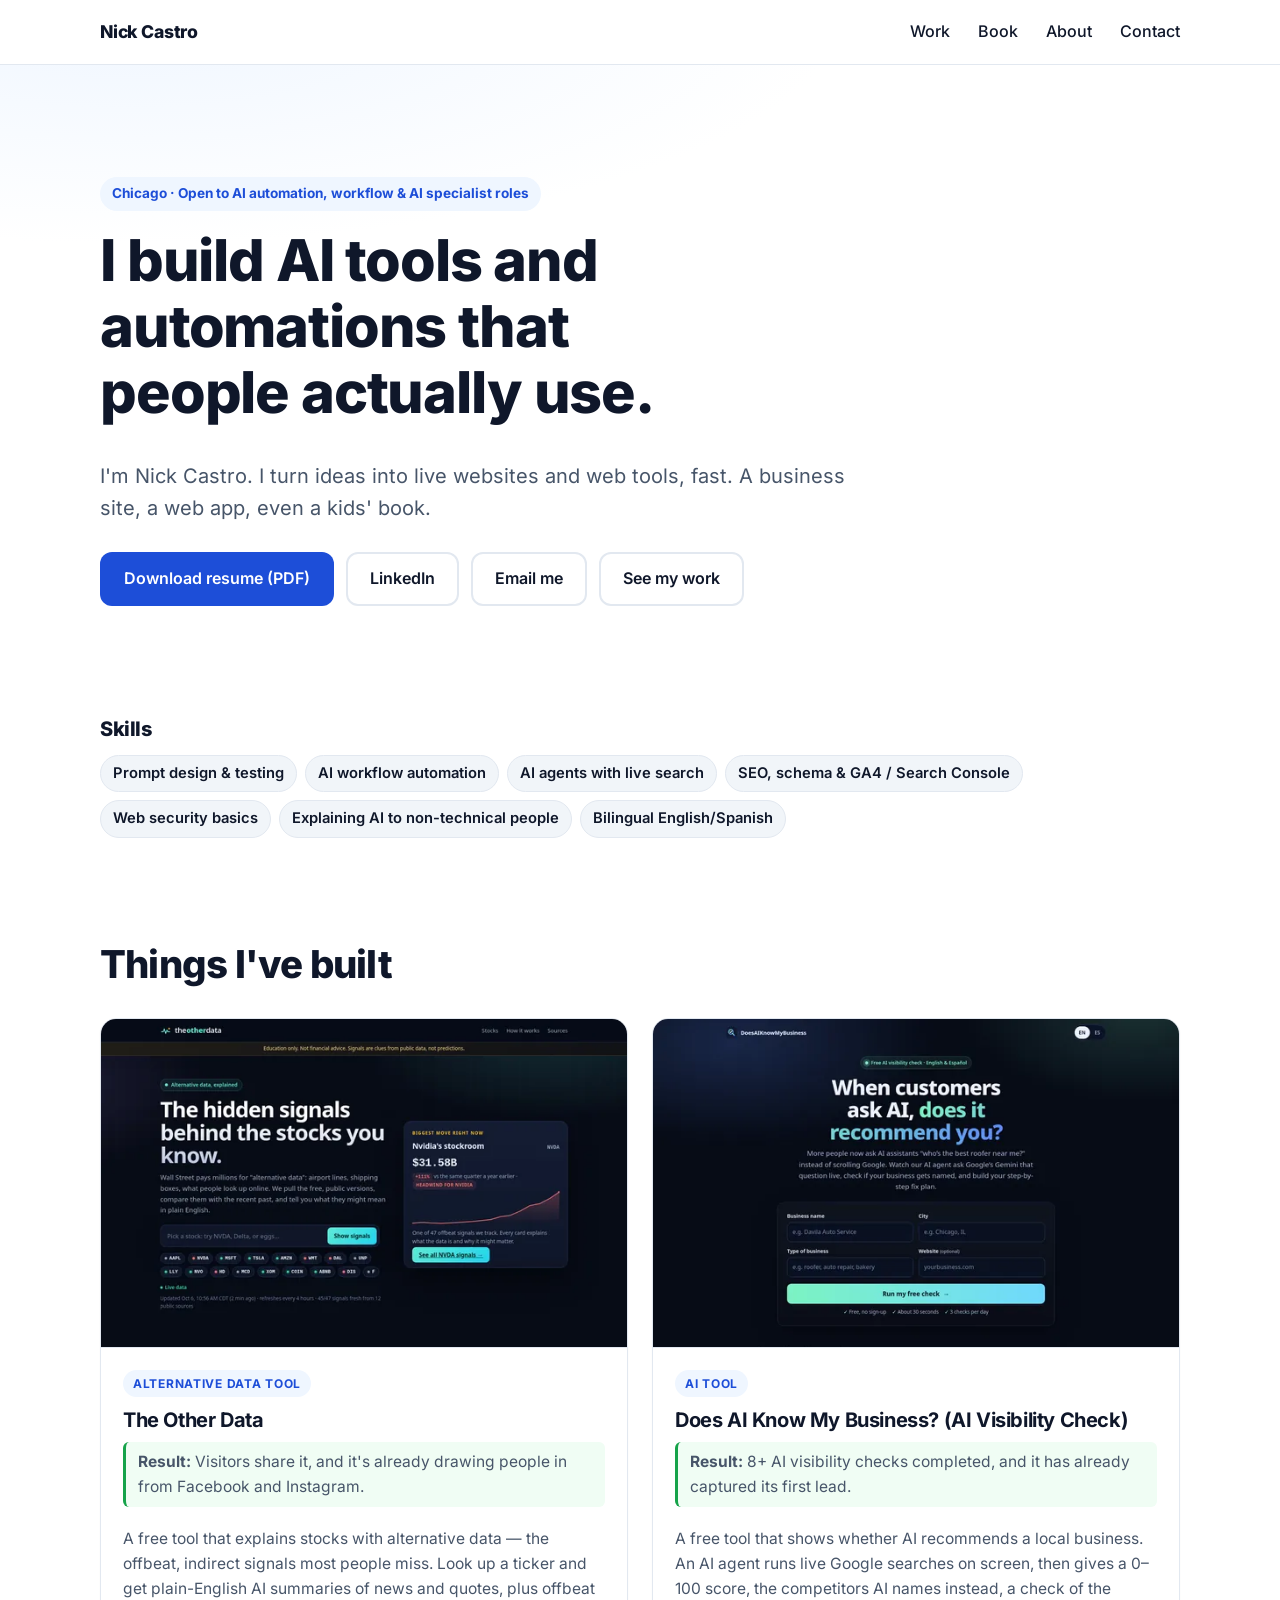
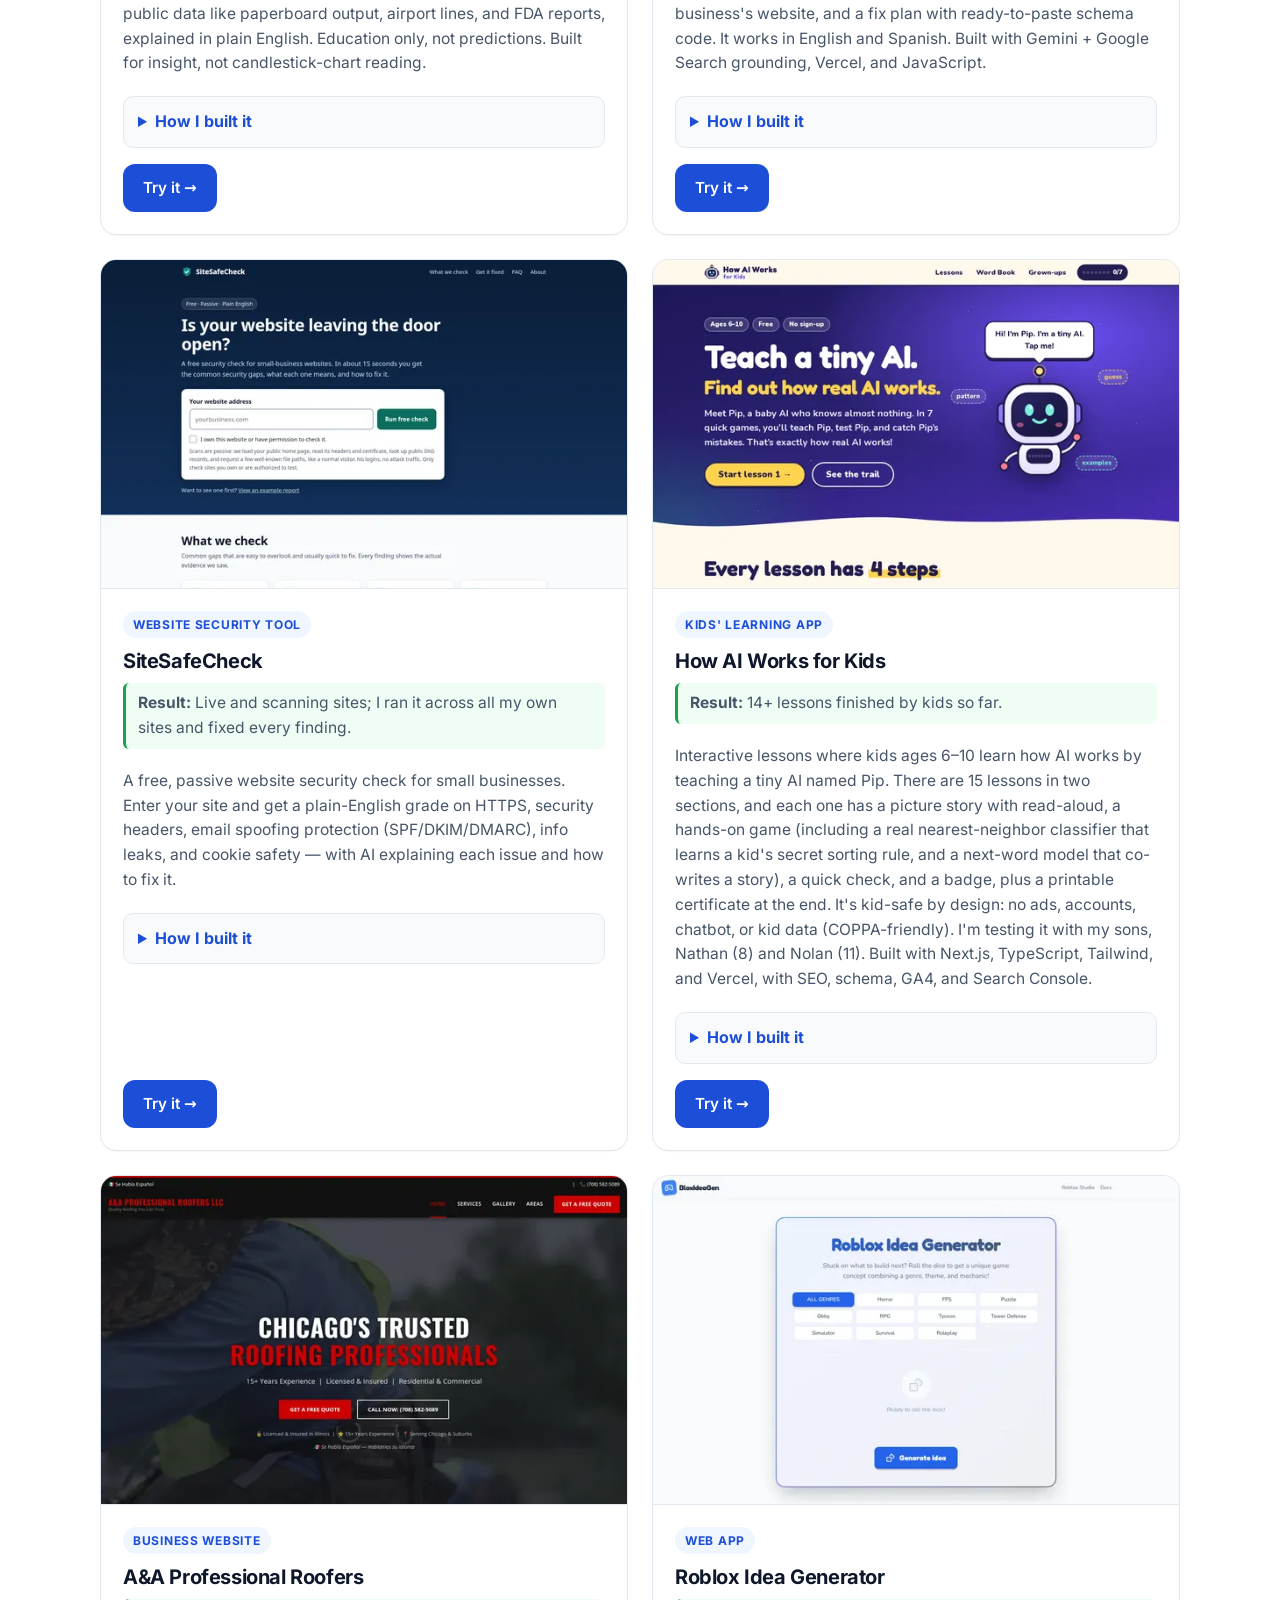
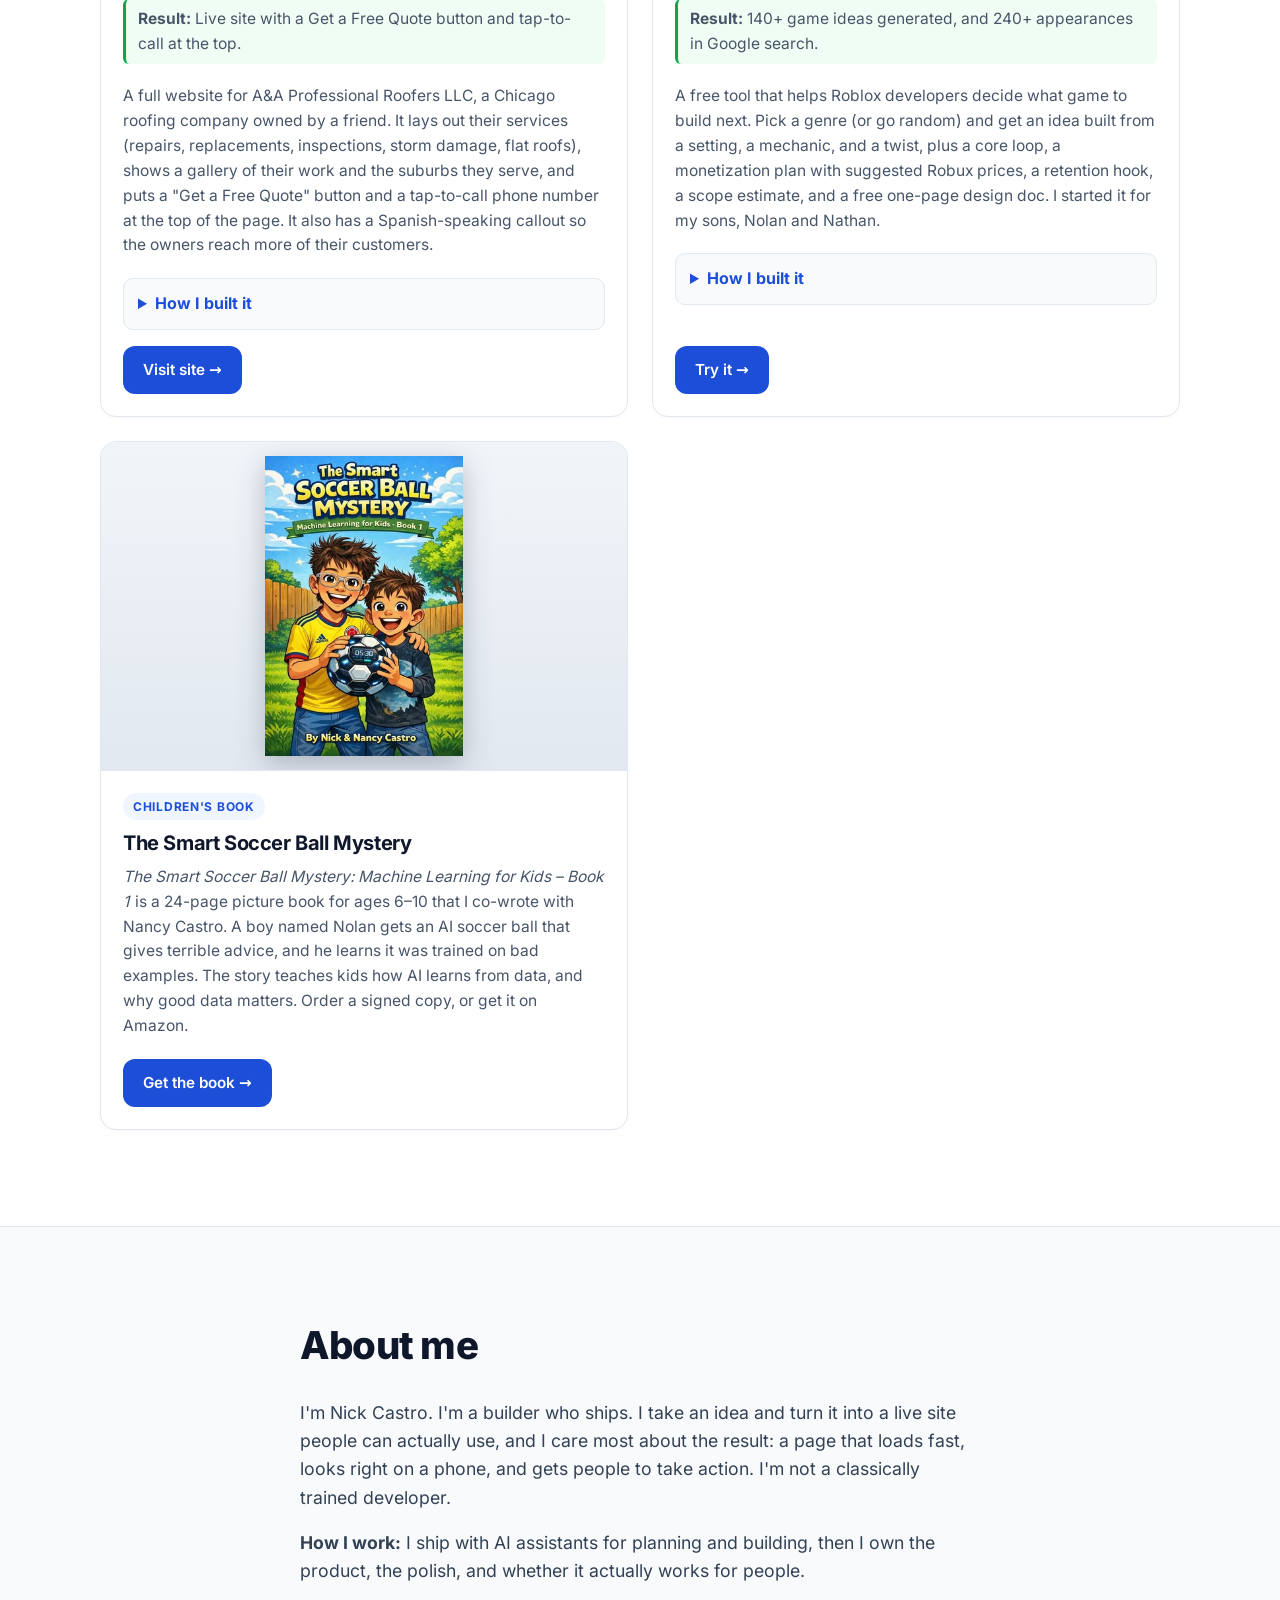
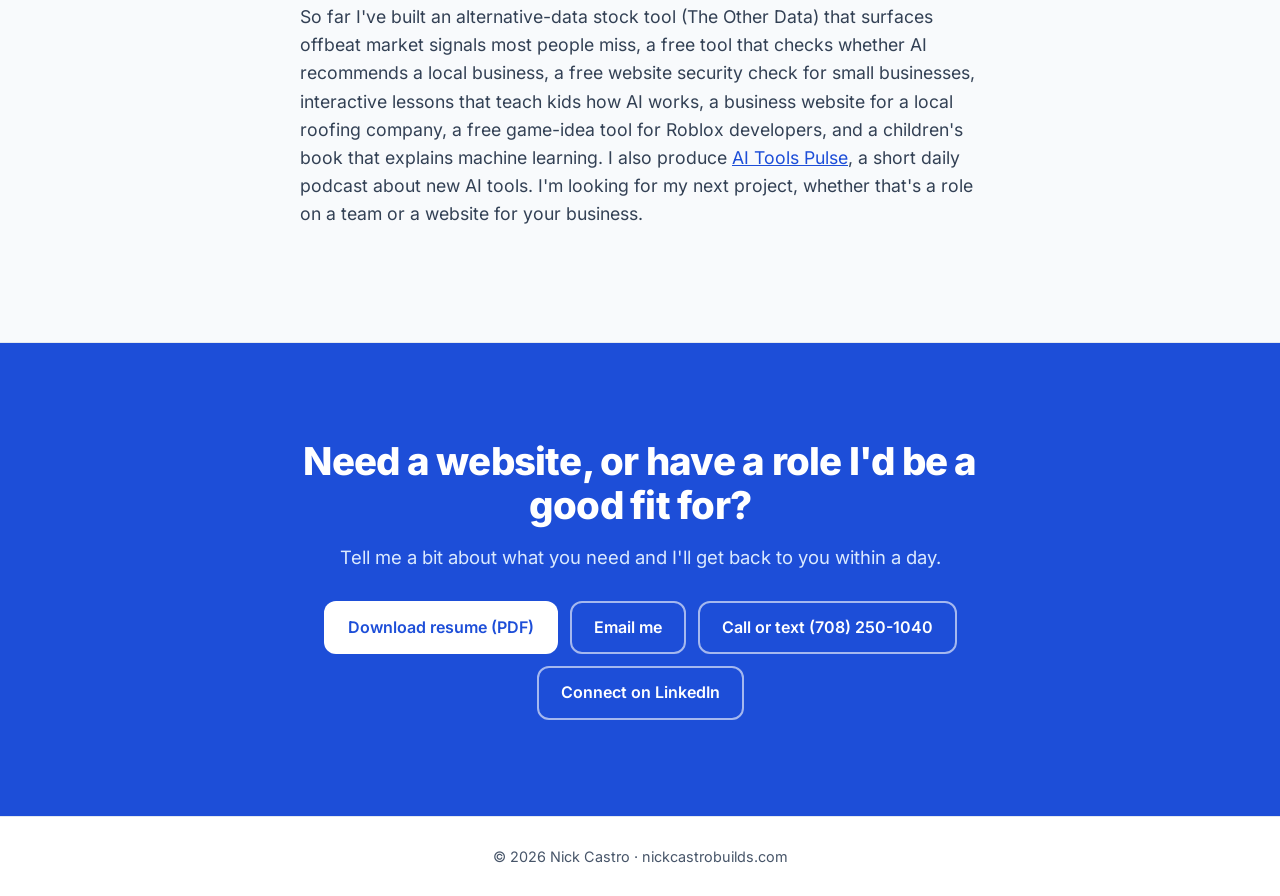
==== index.html @ c3aa03ef "Sync structured data and llms.txt with new card copy" ====
<!doctype html>
<html lang="en">
<head>
  <meta charset="utf-8">
  <meta name="referrer" content="strict-origin-when-cross-origin">
  <meta name="viewport" content="width=device-width, initial-scale=1">
  <title>Nick Castro — AI Automation &amp; Workflow Builder, Chicago</title>
  <meta name="description" content="Chicago AI builder open to AI automation, workflow, and AI specialist roles. I've shipped 6 live AI tools and sites people use every week. See my work and resume.">
  <meta name="google-site-verification" content="Qz9PC8_Z5-awlqqt-yGZo_aUjzLM0DC1y9HPkWDUqc">
  <!-- Google tag (gtag.js) -->
  <!-- gtag.js is fetched after the page finishes loading so it doesn't slow the first paint -->
  <script src="/ga.js"></script>
  <link rel="canonical" href="https://nickcastrobuilds.com/">
  <meta name="robots" content="index, follow, max-image-preview:large">
  <meta name="author" content="Nick Castro">
  <link rel="alternate" type="text/plain" href="/llms.txt" title="llms.txt">
  <meta name="theme-color" content="#1d4ed8">

  <meta property="og:type" content="website">
  <meta property="og:site_name" content="Nick Castro">
  <meta property="og:url" content="https://nickcastrobuilds.com/">
  <meta property="og:title" content="Nick Castro — AI Automation &amp; Workflow Builder, Chicago">
  <meta property="og:description" content="Chicago AI builder open to AI automation, workflow, and AI specialist roles. I've shipped 6 live AI tools and sites people use every week. See my work and resume.">
  <meta property="og:image" content="https://nickcastrobuilds.com/images/og.png">
  <meta property="og:image:width" content="1200">
  <meta property="og:image:height" content="630">
  <meta property="og:locale" content="en_US">
  <meta property="og:image:alt" content="Nick Castro, AI automation and workflow builder in Chicago, with links to 6 live AI tools and sites.">
  <meta name="twitter:card" content="summary_large_image">
  <meta name="twitter:title" content="Nick Castro — AI Automation &amp; Workflow Builder, Chicago">
  <meta name="twitter:description" content="Chicago AI builder open to AI automation, workflow, and AI specialist roles. I've shipped 6 live AI tools and sites people use every week. See my work and resume.">
  <meta name="twitter:image" content="https://nickcastrobuilds.com/images/og.png">
  <meta name="twitter:image:alt" content="Nick Castro, AI automation and workflow builder in Chicago, with links to 6 live AI tools and sites.">

  <link rel="icon" href="/favicon.ico" sizes="48x48">
  <link rel="icon" href="/favicon.svg" type="image/svg+xml">
  <link rel="apple-touch-icon" href="/apple-touch-icon.png">
  <link rel="preload" href="/fonts/inter-latin.woff2" as="font" type="font/woff2" crossorigin>
  <style>@font-face{font-family:'Inter';font-style:normal;font-weight:400 800;font-display:swap;src:url(/fonts/inter-latin.woff2) format('woff2');unicode-range:U+0000-00FF,U+0131,U+0152-0153,U+02BB-02BC,U+02C6,U+02DA,U+02DC,U+0304,U+0308,U+0329,U+2000-206F,U+20AC,U+2122,U+2191,U+2193,U+2212,U+2215,U+FEFF,U+FFFD}</style>
  <link rel="stylesheet" href="styles.css">
  <script type="application/ld+json">
{
 "@context": "https://schema.org",
 "@graph": [
  {
   "@type": "WebSite",
   "@id": "https://nickcastrobuilds.com/#website",
   "url": "https://nickcastrobuilds.com/",
   "name": "Nick Castro",
   "description": "Chicago AI builder open to AI automation, workflow, and AI specialist roles. I've shipped 6 live AI tools and sites people use every week. See my work and resume.",
   "inLanguage": "en",
   "publisher": {
    "@id": "https://nickcastrobuilds.com/#person"
   }
  },
  {
   "@type": "ProfilePage",
   "@id": "https://nickcastrobuilds.com/#profile",
   "url": "https://nickcastrobuilds.com/",
   "name": "Nick Castro — AI Automation & Workflow Builder, Chicago",
   "isPartOf": {
    "@id": "https://nickcastrobuilds.com/#website"
   },
   "mainEntity": {
    "@id": "https://nickcastrobuilds.com/#person"
   },
   "inLanguage": "en"
  },
  {
   "@type": "Person",
   "@id": "https://nickcastrobuilds.com/#person",
   "name": "Nick Castro",
   "alternateName": "Nicolas Castro",
   "url": "https://nickcastrobuilds.com/",
   "email": "mailto:nickcastro1520@gmail.com",
   "telephone": "+1-708-250-1040",
   "image": "https://nickcastrobuilds.com/images/og.png",
   "description": "A Chicago-area builder who turns ideas into live websites and web tools, fast. Builds websites and web tools for local businesses, free web apps, and AI lessons for kids.",
   "address": {
    "@type": "PostalAddress",
    "addressLocality": "Chicago",
    "addressRegion": "IL",
    "addressCountry": "US"
   },
   "sameAs": [
    "https://www.linkedin.com/in/nicolas-castro-4081545b",
    "https://open.spotify.com/show/2nHucl9A86Ingv3WVtQIh2"
   ],
   "knowsAbout": [
    "Website development",
    "AI tools",
    "Local SEO",
    "Schema.org structured data",
    "Generative AI"
   ],
   "owns": [
    {
     "@id": "https://theotherdata.com/#app"
    },
    {
     "@id": "https://doesaiknowmybusiness.com/#app"
    },
    {
     "@id": "https://sitesafecheck.com/#app"
    },
    {
     "@id": "https://howaiworksforkids.com/#website"
    },
    {
     "@id": "https://robloxideas.com/#app"
    }
   ],
   "worksFor": {
    "@id": "https://nickcastrobuilds.com/#business"
   }
  },
  {
   "@type": "ProfessionalService",
   "@id": "https://nickcastrobuilds.com/#business",
   "name": "Nick Castro Builds",
   "alternateName": "Nick Castro",
   "description": "Chicago web developer building fast, mobile-friendly websites with tap-to-call, local SEO, schema.org markup and AI visibility for local businesses, plus custom web apps and AI tools.",
   "url": "https://nickcastrobuilds.com/",
   "telephone": "+1-708-250-1040",
   "email": "mailto:nickcastro1520@gmail.com",
   "image": "https://nickcastrobuilds.com/images/og.png",
   "logo": "https://nickcastrobuilds.com/apple-touch-icon.png",
   "priceRange": "$$",
   "address": {
    "@type": "PostalAddress",
    "addressLocality": "Chicago",
    "addressRegion": "IL",
    "addressCountry": "US"
   },
   "areaServed": [
    {
     "@type": "City",
     "name": "Chicago"
    },
    {
     "@type": "State",
     "name": "Illinois"
    }
   ],
   "founder": {
    "@id": "https://nickcastrobuilds.com/#person"
   },
   "employee": {
    "@id": "https://nickcastrobuilds.com/#person"
   },
   "sameAs": [
    "https://www.linkedin.com/in/nicolas-castro-4081545b"
   ],
   "knowsAbout": [
    "Website development",
    "Local SEO",
    "Schema.org structured data",
    "AI visibility",
    "Generative AI"
   ],
   "hasOfferCatalog": {
    "@type": "OfferCatalog",
    "name": "Web services",
    "itemListElement": [
     {
      "@type": "Offer",
      "itemOffered": {
       "@type": "Service",
       "name": "Small business website design and development",
       "description": "Fast mobile websites with tap-to-call, service pages and quote forms."
      }
     },
     {
      "@type": "Offer",
      "itemOffered": {
       "@type": "Service",
       "name": "Local SEO and AI visibility",
       "description": "Google Business Profile, schema.org markup and content so Google and AI assistants can find and recommend your business."
      }
     },
     {
      "@type": "Offer",
      "itemOffered": {
       "@type": "Service",
       "name": "Custom web apps and AI tools"
      }
     }
    ]
   },
   "contactPoint": {
    "@type": "ContactPoint",
    "contactType": "sales",
    "telephone": "+1-708-250-1040",
    "email": "nickcastro1520@gmail.com",
    "areaServed": "US",
    "availableLanguage": "English"
   }
  },
  {
   "@type": "WebApplication",
   "@id": "https://doesaiknowmybusiness.com/#app",
   "name": "Does AI Know My Business? (AI Visibility Check)",
   "url": "https://doesaiknowmybusiness.com/",
   "applicationCategory": "BusinessApplication",
   "operatingSystem": "Any",
   "description": "A free tool that shows whether AI recommends a local business: live Google searches, a 0–100 score, the competitors AI names instead, a website check, and a fix plan with ready-to-paste schema code. English and Spanish.",
   "offers": {
    "@type": "Offer",
    "price": "0",
    "priceCurrency": "USD"
   },
   "author": {
    "@id": "https://nickcastrobuilds.com/#person"
   }
  },
  {
   "@type": "WebSite",
   "@id": "https://howaiworksforkids.com/#website",
   "name": "How AI Works for Kids",
   "url": "https://howaiworksforkids.com/",
   "description": "Interactive lessons where kids ages 6–10 learn how AI works by teaching a tiny AI named Pip: 15 lessons in two sections, each with a read-aloud picture story, a hands-on game, a quick check, and a badge, plus a printable certificate. No ads, accounts, chatbot, or kid data.",
   "inLanguage": "en",
   "isAccessibleForFree": true,
   "typicalAgeRange": "6-10",
   "audience": {
    "@type": "EducationalAudience",
    "educationalRole": "student",
    "suggestedMinAge": 6,
    "suggestedMaxAge": 10
   },
   "creator": {
    "@id": "https://nickcastrobuilds.com/#person"
   }
  },
  {
   "@type": "WebApplication",
   "@id": "https://sitesafecheck.com/#app",
   "name": "SiteSafeCheck",
   "url": "https://sitesafecheck.com/",
   "applicationCategory": "SecurityApplication",
   "operatingSystem": "Any",
   "description": "A free, passive website security check for small businesses: a plain-English grade on HTTPS, security headers, email spoofing protection (SPF/DKIM/DMARC), info leaks, and cookie safety, with AI explaining each issue and how to fix it.",
   "offers": {
    "@type": "Offer",
    "price": "0",
    "priceCurrency": "USD"
   },
   "author": {
    "@id": "https://nickcastrobuilds.com/#person"
   }
  },
  {
   "@type": "WebApplication",
   "@id": "https://theotherdata.com/#app",
   "name": "The Other Data",
   "url": "https://theotherdata.com/",
   "applicationCategory": "FinanceApplication",
   "operatingSystem": "Any",
   "description": "A free alternative-data stock tool: look up a ticker and get plain-English AI summaries of news and quotes, plus offbeat public data like paperboard output, airport lines, and FDA reports, explained in plain English. Education only, not predictions. Not candlestick-chart reading.",
   "offers": {
    "@type": "Offer",
    "price": "0",
    "priceCurrency": "USD"
   },
   "author": {
    "@id": "https://nickcastrobuilds.com/#person"
   }
  },
  {
   "@type": "WebApplication",
   "@id": "https://robloxideas.com/#app",
   "name": "Roblox Idea Generator",
   "url": "https://robloxideas.com/",
   "applicationCategory": "DeveloperApplication",
   "operatingSystem": "Any",
   "description": "A free Roblox game idea generator for developers: each idea comes with a core loop, a monetization plan with suggested Robux prices, a retention hook, a scope estimate, and a free one-page design doc.",
   "offers": {
    "@type": "Offer",
    "price": "0",
    "priceCurrency": "USD"
   },
   "author": {
    "@id": "https://nickcastrobuilds.com/#person"
   }
  },
  {
   "@type": "WebSite",
   "@id": "https://www.aaproroofers.com/#website",
   "name": "A&A Professional Roofers LLC website",
   "url": "https://www.aaproroofers.com/",
   "creator": {
    "@id": "https://nickcastrobuilds.com/#person"
   },
   "about": {
    "@type": "RoofingContractor",
    "name": "A&A Professional Roofers LLC",
    "url": "https://www.aaproroofers.com/"
   }
  },
  {
   "@type": "Book",
   "@id": "https://nickcastrobuilds.com/#book",
   "name": "The Smart Soccer Ball Mystery: Machine Learning for Kids – Book 1",
   "author": [
    {
     "@id": "https://nickcastrobuilds.com/#person"
    },
    {
     "@type": "Person",
     "name": "Nancy Castro"
    }
   ],
   "numberOfPages": 24,
   "typicalAgeRange": "6-10",
   "bookFormat": "https://schema.org/Paperback",
   "url": "https://nickcastrobuilds.com/book/",
   "image": "https://nickcastrobuilds.com/images/book-cover-800.jpg",
   "sameAs": "https://a.co/d/09uH5j59",
   "description": "A picture book that teaches kids how AI learns from data, and why good data matters."
  },
  {
   "@type": "PodcastSeries",
   "@id": "https://nickcastrobuilds.com/#podcast",
   "name": "AI Tools Pulse",
   "url": "https://open.spotify.com/show/2nHucl9A86Ingv3WVtQIh2",
   "description": "A daily morning briefing on AI tools: what's new, what's trending, and what people are saying about it, in about six minutes.",
   "author": {
    "@id": "https://nickcastrobuilds.com/#person"
   }
  }
 ]
}
  </script>
</head>
<body>
  <a class="skip" href="#main">Skip to content</a>

  <header class="nav" id="top">
    <div class="wrap nav-inner">
      <a class="brand" href="#top">Nick Castro</a>
      <button class="menu-btn" aria-expanded="false" aria-controls="nav-links" aria-label="Open menu">
        <span></span><span></span><span></span>
      </button>
      <nav id="nav-links" class="nav-links" aria-label="Main">
        <a href="#work">Work</a>
        <a href="/book/">Book</a>
        <a href="#about">About</a>
        <a href="#contact">Contact</a>
      </nav>
    </div>
  </header>

  <main id="main">
    <section class="hero">
      <div class="wrap">
        <p class="eyebrow">Chicago · Open to AI automation, workflow &amp; AI specialist roles</p>
        <h1>I build AI tools and automations that people actually use.</h1>
        <p class="lead">I'm Nick Castro. I turn ideas into live websites and web tools, fast. A business site, a web app, even a kids' book.</p>
        <div class="actions">
          <a class="btn btn-primary" href="/Nick-Castro-Resume.pdf" target="_blank" rel="noopener" id="resume-btn">Download resume (PDF)</a>
          <a class="btn btn-ghost" href="https://www.linkedin.com/in/nicolas-castro-4081545b" target="_blank" rel="noopener">LinkedIn</a>
          <a class="btn btn-ghost" href="mailto:nickcastro1520@gmail.com">Email me</a>
          <a class="btn btn-ghost" href="#work">See my work</a>
        </div>
      </div>
    </section>

    <section class="section skills" id="skills" aria-labelledby="skills-h">
      <div class="wrap">
        <h2 id="skills-h">Skills</h2>
        <ul class="skill-list">
          <li>Prompt design &amp; testing</li><li>AI workflow automation</li><li>AI agents with live search</li><li>SEO, schema &amp; GA4 / Search Console</li><li>Web security basics</li><li>Explaining AI to non-technical people</li><li>Bilingual English/Spanish</li>
        </ul>
      </div>
    </section>

    <section class="section" id="work">
      <div class="wrap">
        <h2>Things I've built</h2>
        <div class="grid">
          <article class="card">
            <div class="media">
              <img src="images/theotherdata-1000.webp" srcset="images/theotherdata-600.webp 600w, images/theotherdata-1000.webp 1000w" sizes="(min-width: 1120px) 528px, (min-width: 640px) 45vw, calc(100vw - 40px)" width="1440" height="900" fetchpriority="high" decoding="async"
                   alt="Screenshot of The Other Data homepage, a free alternative-data stock tool, with a search box to look up a ticker">
            </div>
            <div class="card-body">
              <span class="tag">Alternative Data Tool</span>
              <h3>The Other Data</h3>
              <p class="result"><strong>Result:</strong> Visitors share it, and it's already drawing people in from Facebook and Instagram.</p>
              <p>A free tool that explains stocks with alternative data — the offbeat, indirect signals most people miss. Look up a ticker and get plain-English AI summaries of news and quotes, plus offbeat public data like paperboard output, airport lines, and FDA reports, explained in plain English. Education only, not predictions. Built for insight, not candlestick-chart reading.</p>
              <details class="how"><summary>How I built it</summary>
                <p><strong>Problem:</strong> Most stock tools assume you can read charts. I wanted plain-English explanations of the offbeat signals behind a stock.</p>
                <p><strong>Approach:</strong> I pulled market data from the Finnhub and Tiingo APIs and used Gemini to turn news and quotes into short summaries. I used AI assistants to plan and build it, and tested the output by hand.</p>
                <p><strong>Key decision:</strong> I left out candlestick charts on purpose and built the page around insight instead.</p>
              </details>
              <a class="btn btn-small" href="https://theotherdata.com" target="_blank" rel="noopener">Try it →</a>
            </div>
          </article>

          

          <article class="card">
            <div class="media">
              <img src="images/doesaiknowmybusiness-1000.webp" srcset="images/doesaiknowmybusiness-600.webp 600w, images/doesaiknowmybusiness-1000.webp 1000w" sizes="(min-width: 1120px) 528px, (min-width: 640px) 45vw, calc(100vw - 40px)" width="1440" height="900" loading="lazy" decoding="async"
                   alt="Screenshot of the Does AI Know My Business? homepage, a free AI visibility check">
            </div>
            <div class="card-body">
              <span class="tag">AI Tool</span>
              <h3>Does AI Know My Business? (AI Visibility Check)</h3>
              <p class="result"><strong>Result:</strong> 8+ AI visibility checks completed, and it has already captured its first lead.</p>
              <p>A free tool that shows whether AI recommends a local business. An AI agent runs live Google searches on screen, then gives a 0–100 score, the competitors AI names instead, a check of the business's website, and a fix plan with ready-to-paste schema code. It works in English and Spanish. Built with Gemini + Google Search grounding, Vercel, and JavaScript.</p>
              <details class="how"><summary>How I built it</summary>
                <p><strong>Problem:</strong> Local business owners don't know whether AI assistants recommend them, or why a competitor gets named instead.</p>
                <p><strong>Approach:</strong> An AI agent runs live Google searches with Gemini's Search grounding, then scores the result 0–100. I tested and refined the prompts so scores stay consistent and explainable.</p>
                <p><strong>Key decision:</strong> The searches play live on screen so owners see how the score was reached, and every result comes with a fix plan and ready-to-paste schema code. It works in English and Spanish.</p>
              </details>
              <a class="btn btn-small" href="https://doesaiknowmybusiness.com" target="_blank" rel="noopener">Try it →</a>
            </div>
          </article>

          

          <article class="card">
            <div class="media">
              <img src="images/sitesafecheck-1000.webp" srcset="images/sitesafecheck-600.webp 600w, images/sitesafecheck-1000.webp 1000w" sizes="(min-width: 1120px) 528px, (min-width: 640px) 45vw, calc(100vw - 40px)" width="1440" height="900" loading="lazy" decoding="async"
                   alt="Screenshot of the SiteSafeCheck homepage, a free website security check, with the headline Is your website leaving the door open? and a box to enter a website address">
            </div>
            <div class="card-body">
              <span class="tag">Website Security Tool</span>
              <h3>SiteSafeCheck</h3>
              <p class="result"><strong>Result:</strong> Live and scanning sites; I ran it across all my own sites and fixed every finding.</p>
              <p>A free, passive website security check for small businesses. Enter your site and get a plain-English grade on HTTPS, security headers, email spoofing protection (SPF/DKIM/DMARC), info leaks, and cookie safety — with AI explaining each issue and how to fix it.</p>
              <details class="how"><summary>How I built it</summary>
                <p><strong>Problem:</strong> Small businesses rarely know if their website has basic security gaps.</p>
                <p><strong>Approach:</strong> It runs passive checks on HTTPS, security headers, SPF/DKIM/DMARC email records, info leaks and cookies, then AI explains each issue and the fix in plain English.</p>
                <p><strong>Key decision:</strong> It only runs passive checks: nothing intrusive, so it's safe to run on any site.</p>
              </details>
              <a class="btn btn-small" href="https://sitesafecheck.com" target="_blank" rel="noopener">Try it →</a>
            </div>
          </article>

          

          <article class="card">
            <div class="media">
              <img src="images/howaiworksforkids-1000.webp" srcset="images/howaiworksforkids-600.webp 600w, images/howaiworksforkids-1000.webp 1000w" sizes="(min-width: 1120px) 528px, (min-width: 640px) 45vw, calc(100vw - 40px)" width="1440" height="900" loading="lazy" decoding="async"
                   alt="Screenshot of the How AI Works for Kids homepage, where Pip the tiny robot AI says hi next to the headline Teach a tiny AI">
            </div>
            <div class="card-body">
              <span class="tag">Kids' Learning App</span>
              <h3>How AI Works for Kids</h3>
              <p class="result"><strong>Result:</strong> 14+ lessons finished by kids so far.</p>
              <p>Interactive lessons where kids ages 6–10 learn how AI works by teaching a tiny AI named Pip. There are 15 lessons in two sections, and each one has a picture story with read-aloud, a hands-on game (including a real nearest-neighbor classifier that learns a kid's secret sorting rule, and a next-word model that co-writes a story), a quick check, and a badge, plus a printable certificate at the end. It's kid-safe by design: no ads, accounts, chatbot, or kid data (COPPA-friendly). I'm testing it with my sons, Nathan (8) and Nolan (11). Built with Next.js, TypeScript, Tailwind, and Vercel, with SEO, schema, GA4, and Search Console.</p>
              <details class="how"><summary>How I built it</summary>
                <p><strong>Problem:</strong> Kids use AI every day, but most explanations are too abstract for ages 6–10.</p>
                <p><strong>Approach:</strong> Fifteen lessons, each with a read-aloud story and a hands-on game, including a real nearest-neighbor classifier and a next-word model. Built with Next.js, TypeScript, Tailwind and Vercel, with AI assistants for planning and building.</p>
                <p><strong>Key decision:</strong> It's kid-safe by design: no ads, no accounts, no chatbot and no kid data. I tested it with my sons.</p>
              </details>
              <a class="btn btn-small" href="https://howaiworksforkids.com" target="_blank" rel="noopener">Try it →</a>
            </div>
          </article>

          

          <article class="card">
            <div class="media">
              <img src="images/aaproroofers-1000.webp" srcset="images/aaproroofers-600.webp 600w, images/aaproroofers-1000.webp 1000w" sizes="(min-width: 1120px) 528px, (min-width: 640px) 45vw, calc(100vw - 40px)" width="1440" height="900" loading="lazy" decoding="async"
                   alt="Screenshot of the A&amp;A Professional Roofers website homepage">
            </div>
            <div class="card-body">
              <span class="tag">Business Website</span>
              <h3>A&amp;A Professional Roofers</h3>
              <p class="result"><strong>Result:</strong> Live site with a Get a Free Quote button and tap-to-call at the top.</p>
              <p>A full website for A&amp;A Professional Roofers LLC, a Chicago roofing company owned by a friend. It lays out their services (repairs, replacements, inspections, storm damage, flat roofs), shows a gallery of their work and the suburbs they serve, and puts a "Get a Free Quote" button and a tap-to-call phone number at the top of the page. It also has a Spanish-speaking callout so the owners reach more of their customers.</p>
              <details class="how"><summary>How I built it</summary>
                <p><strong>Problem:</strong> A friend's Chicago roofing company needed a site that turns visitors into quote requests.</p>
                <p><strong>Approach:</strong> I built the full site with AI assistants, then set up SEO, schema markup and analytics.</p>
                <p><strong>Key decision:</strong> The "Get a Free Quote" button and tap-to-call number sit at the top of the page, and a Spanish-speaking callout helps them reach more customers.</p>
              </details>
              <a class="btn btn-small" href="https://aaproroofers.com" target="_blank" rel="noopener">Visit site →</a>
            </div>
          </article>

          

          <article class="card">
            <div class="media">
              <img src="images/robloxideas-1000.webp" srcset="images/robloxideas-600.webp 600w, images/robloxideas-1000.webp 1000w" sizes="(min-width: 1120px) 528px, (min-width: 640px) 45vw, calc(100vw - 40px)" width="1440" height="900" loading="lazy" decoding="async"
                   alt="Screenshot of the Roblox Idea Generator web app">
            </div>
            <div class="card-body">
              <span class="tag">Web App</span>
              <h3>Roblox Idea Generator</h3>
              <p class="result"><strong>Result:</strong> 140+ game ideas generated, and 240+ appearances in Google search.</p>
              <p>A free tool that helps Roblox developers decide what game to build next. Pick a genre (or go random) and get an idea built from a setting, a mechanic, and a twist, plus a core loop, a monetization plan with suggested Robux prices, a retention hook, a scope estimate, and a free one-page design doc. I started it for my sons, Nolan and Nathan.</p>
              <details class="how"><summary>How I built it</summary>
                <p><strong>Problem:</strong> My sons wanted help deciding which Roblox game to build next.</p>
                <p><strong>Approach:</strong> I designed prompts that combine a setting, a mechanic and a twist, then expand them into a full plan. I built and deployed it as a web app with AI assistants.</p>
                <p><strong>Key decision:</strong> Every idea comes with a core loop, monetization with Robux prices, a scope estimate and a one-page design doc, not just a title.</p>
              </details>
              <a class="btn btn-small" href="https://robloxideas.com" target="_blank" rel="noopener">Try it →</a>
            </div>
          </article>

          

          <article class="card">
            <div class="media media-book">
              <img src="images/book-400.webp" srcset="images/book-300.webp 300w, images/book-400.webp 400w" sizes="160px" width="400" height="604" loading="lazy" decoding="async"
                   alt="Cover of The Smart Soccer Ball Mystery: Machine Learning for Kids, Book 1, by Nick and Nancy Castro">
            </div>
            <div class="card-body">
              <span class="tag">Children's Book</span>
              <h3>The Smart Soccer Ball Mystery</h3>
              <p><em>The Smart Soccer Ball Mystery: Machine Learning for Kids – Book 1</em> is a 24-page picture book for ages 6–10 that I co-wrote with Nancy Castro. A boy named Nolan gets an AI soccer ball that gives terrible advice, and he learns it was trained on bad examples. The story teaches kids how AI learns from data, and why good data matters. Order a signed copy, or get it on Amazon.</p>
              <a class="btn btn-small" href="/book/">Get the book →</a>
            </div>
          </article>

        </div>
      </div>
    </section>

    <section class="section section-alt" id="about">
      <div class="wrap narrow">
        <h2>About me</h2>
        <p>I'm Nick Castro. I'm a builder who ships. I take an idea and turn it into a live site people can actually use, and I care most about the result: a page that loads fast, looks right on a phone, and gets people to take action. I'm not a classically trained developer.</p>
        <p><strong>How I work:</strong> I ship with AI assistants for planning and building, then I own the product, the polish, and whether it actually works for people.</p>
        <p>So far I've built an alternative-data stock tool (The Other Data) that surfaces offbeat market signals most people miss, a free tool that checks whether AI recommends a local business, a free website security check for small businesses, interactive lessons that teach kids how AI works, a business website for a local roofing company, a free game-idea tool for Roblox developers, and a children's book that explains machine learning. I also produce <a href="https://open.spotify.com/show/2nHucl9A86Ingv3WVtQIh2" target="_blank" rel="noopener">AI Tools Pulse</a>, a short daily podcast about new AI tools. I'm looking for my next project, whether that's a role on a team or a website for your business.</p>
      </div>
    </section>

    <section class="section contact" id="contact">
      <div class="wrap narrow center">
        <h2>Need a website, or have a role I'd be a good fit for?</h2>
        <p>Tell me a bit about what you need and I'll get back to you within a day.</p>
        <div class="actions center">
          <a class="btn btn-light" href="/Nick-Castro-Resume.pdf" target="_blank" rel="noopener">Download resume (PDF)</a>
          <a class="btn btn-outline-light" id="email-btn" href="mailto:nickcastro1520@gmail.com">Email me</a>
          <a class="btn btn-outline-light" id="call-btn" href="tel:+17082501040">Call or text (708) 250-1040</a>
          <a class="btn btn-outline-light" id="linkedin-btn" href="https://www.linkedin.com/in/nicolas-castro-4081545b" target="_blank" rel="noopener">Connect on LinkedIn</a>
        </div>
      </div>
    </section>
  </main>

  <footer class="footer">
    <div class="wrap">© 2026 Nick Castro · nickcastrobuilds.com</div>
  </footer>

  <script src="main.js"></script>
</body>
</html>
---- styles.css ----
*,*::before,*::after{box-sizing:border-box}
[hidden]{display:none!important}
:root{
  --accent:#1d4ed8; --accent-dark:#1e40af; --ink:#0f172a; --muted:#475569;
  --line:#e2e8f0; --bg:#ffffff; --bg-alt:#f8fafc; --radius:16px;
  --nav-h:64px;
}
html{scroll-behavior:smooth;scroll-padding-top:calc(var(--nav-h) + 8px)}
@media (prefers-reduced-motion:reduce){html{scroll-behavior:auto}*{transition:none!important}}
body{margin:0;font-family:Inter,system-ui,-apple-system,"Segoe UI",Roboto,sans-serif;color:var(--ink);background:var(--bg);line-height:1.6;-webkit-font-smoothing:antialiased}
img{max-width:100%;display:block}
a{color:var(--accent)}
h1,h2,h3{line-height:1.15;letter-spacing:-.02em;margin:0 0 .6em}
p{margin:0 0 1em}
.wrap{width:100%;max-width:1120px;margin:0 auto;padding:0 20px}
.narrow{max-width:720px}
.center{text-align:center;justify-content:center}
.skip{position:absolute;left:-999px;top:8px;background:var(--accent);color:#fff;padding:8px 14px;border-radius:8px;z-index:100}
.skip:focus{left:8px}
:focus-visible{outline:3px solid #93c5fd;outline-offset:2px}

/* Nav */
.nav{position:sticky;top:0;z-index:50;background:rgba(255,255,255,.9);backdrop-filter:saturate(180%) blur(10px);-webkit-backdrop-filter:saturate(180%) blur(10px);border-bottom:1px solid var(--line)}
.nav-inner{height:var(--nav-h);display:flex;align-items:center;justify-content:space-between;position:relative}
.brand{font-weight:800;font-size:1.1rem;color:var(--ink);text-decoration:none;letter-spacing:-.01em}
.menu-btn{width:44px;height:44px;display:inline-flex;flex-direction:column;justify-content:center;align-items:center;gap:5px;background:none;border:0;border-radius:10px;cursor:pointer;margin-right:-8px}
.menu-btn span{width:22px;height:2px;background:var(--ink);border-radius:2px;transition:transform .2s,opacity .2s}
.menu-btn[aria-expanded="true"] span:nth-child(1){transform:translateY(7px) rotate(45deg)}
.menu-btn[aria-expanded="true"] span:nth-child(2){opacity:0}
.menu-btn[aria-expanded="true"] span:nth-child(3){transform:translateY(-7px) rotate(-45deg)}
.nav-links{display:none;position:absolute;top:var(--nav-h);left:0;right:0;background:#fff;border-bottom:1px solid var(--line);flex-direction:column;padding:8px 20px 16px;box-shadow:0 12px 24px -12px rgba(15,23,42,.15)}
.nav-links.open{display:flex}
.nav-links a{color:var(--ink);text-decoration:none;font-weight:500;padding:12px 0;border-bottom:1px solid var(--line)}
.nav-links a:last-child{border-bottom:0}
.nav-links a:hover{color:var(--accent)}
@media (min-width:768px){
  .menu-btn{display:none}
  .nav-links{display:flex;position:static;flex-direction:row;gap:28px;padding:0;border:0;box-shadow:none;background:none}
  .nav-links a{padding:8px 0;border:0}
}

/* Buttons */
.actions{display:flex;flex-wrap:wrap;gap:12px;margin-top:28px}
.btn{display:inline-flex;align-items:center;justify-content:center;min-height:48px;padding:12px 22px;border-radius:12px;font-weight:600;font-size:1rem;text-decoration:none;border:2px solid transparent;transition:background .15s,color .15s,border-color .15s,transform .15s}
.btn-primary{background:var(--accent);color:#fff}
.btn-primary:hover{background:var(--accent-dark)}
.btn-ghost{border-color:var(--line);color:var(--ink);background:#fff}
.btn-ghost:hover{border-color:var(--accent);color:var(--accent)}
.btn-small{min-height:44px;padding:10px 18px;font-size:.95rem;background:var(--accent);color:#fff;margin-top:auto;align-self:flex-start}
.btn-small:hover{background:var(--accent-dark)}
.btn-light{background:#fff;color:var(--accent)}
.btn-light:hover{background:#eff6ff}
.btn-outline-light{border-color:rgba(255,255,255,.6);color:#fff}
.btn-outline-light:hover{border-color:#fff;background:rgba(255,255,255,.08)}

/* Hero */
.hero{padding:64px 0 56px;background:radial-gradient(1200px 400px at 10% -10%,#eff6ff 0,transparent 60%),#fff}
.hero h1{font-size:clamp(2.1rem,6vw,3.6rem);font-weight:800;max-width:16ch}
.lead{font-size:clamp(1.05rem,2.2vw,1.25rem);color:var(--muted);max-width:60ch}
@media (min-width:768px){.hero{padding:112px 0 96px}}
.actions .btn{flex:1 1 auto}
@media (min-width:480px){.actions .btn{flex:0 0 auto}}

/* Sections */
.section{padding:64px 0}
@media (min-width:768px){.section{padding:96px 0}}
.section h2{font-size:clamp(1.7rem,4vw,2.4rem);font-weight:800;margin-bottom:32px}
.section-alt{background:var(--bg-alt);border-top:1px solid var(--line);border-bottom:1px solid var(--line)}
#about p{font-size:1.1rem;color:#334155}

/* Cards */
.grid{display:grid;grid-template-columns:1fr;gap:24px}
@media (min-width:640px){.grid{grid-template-columns:repeat(2,1fr)}}
.card{display:flex;flex-direction:column;background:#fff;border:1px solid var(--line);border-radius:var(--radius);overflow:hidden;box-shadow:0 1px 2px rgba(15,23,42,.04);transition:transform .2s,box-shadow .2s}
.card:hover{transform:translateY(-4px);box-shadow:0 14px 30px -12px rgba(15,23,42,.18)}
.media{aspect-ratio:16/10;background:#e5e7eb;border-bottom:1px solid var(--line);overflow:hidden}
.media img{width:100%;height:100%;object-fit:cover;object-position:top}
.media-book{background:linear-gradient(180deg,#f1f5f9,#e2e8f0);padding:14px 0}
.media-book img{object-fit:contain;object-position:center;filter:drop-shadow(0 8px 14px rgba(15,23,42,.25))}
.card-body{display:flex;flex-direction:column;flex:1;padding:22px}
.tag{align-self:flex-start;font-size:.75rem;font-weight:700;letter-spacing:.06em;text-transform:uppercase;color:var(--accent);background:#eff6ff;padding:4px 10px;border-radius:999px;margin-bottom:12px}
.card h3{font-size:1.25rem;font-weight:700;margin-bottom:10px}
.card p{color:var(--muted);font-size:.97rem;margin-bottom:20px}

/* Contact */
.contact{background:var(--accent);color:#fff}
.contact h2{color:#fff;margin-bottom:16px}
.contact p{color:#dbeafe;font-size:1.15rem}

/* Footer */
.footer{padding:28px 0;color:var(--muted);font-size:.9rem;text-align:center;border-top:1px solid var(--line)}
.card p em{padding-right:.12em}
.hero + .section{padding-top:24px}
@media (min-width:768px){.hero{padding-bottom:72px}.hero + .section{padding-top:40px}}

/* Book page */
.book-hero{padding-bottom:48px}
.book-hero-grid{display:grid;gap:32px;align-items:center}
@media (min-width:768px){
  .book-hero-grid{grid-template-columns:280px 1fr;gap:48px}
  .book-hero{padding-bottom:72px}
}
.book-cover{justify-self:center;max-width:220px}
@media (min-width:768px){.book-cover{max-width:280px;justify-self:start}}
.book-cover img{width:100%;height:auto;border-radius:8px;box-shadow:0 18px 40px -16px rgba(15,23,42,.45)}
.book-hero-copy .tag{margin-bottom:14px}
.book-hero h1{font-size:clamp(1.9rem,5vw,3rem);font-weight:800;max-width:18ch;margin-bottom:.25em}
.book-subtitle{font-weight:600;color:var(--accent);margin:0 0 1em}
.book-meta{color:var(--muted);font-size:.95rem;margin-top:-.25em}
.book-h3{font-size:1.25rem;font-weight:700;margin:28px 0 12px}
.book-list{margin:0 0 1.25em;padding-left:1.2em;color:#334155}
.book-list li{margin-bottom:.45em}
.book-previews{display:grid;grid-template-columns:1fr;gap:24px}
@media (min-width:640px){.book-previews{grid-template-columns:repeat(2,1fr)}}
.book-preview{margin:0;background:#fff;border:1px solid var(--line);border-radius:var(--radius);overflow:hidden;box-shadow:0 1px 2px rgba(15,23,42,.04)}
.book-preview img{width:100%;height:auto;aspect-ratio:720/463;object-fit:cover}
.book-preview figcaption{padding:12px 16px;font-size:.9rem;color:var(--muted);border-top:1px solid var(--line)}
.book-buy-actions{display:flex;flex-direction:column;gap:12px;margin:28px 0 24px}
@media (min-width:560px){.book-buy-actions{flex-direction:row;flex-wrap:wrap}}
.book-buy-btn{width:100%;text-align:center}
@media (min-width:560px){.book-buy-btn{width:auto;flex:1 1 auto}}
.book-soon{font-weight:500;opacity:.75;font-size:.9em}
.book-buy-notes{color:#334155;font-size:1rem}
.book-buy-notes p{margin-bottom:.9em}
.book-amazon{margin-top:1.25em}
.book-isbns{font-size:.9rem;color:var(--muted)}
.nav-links a[aria-current="page"]{color:var(--accent);font-weight:700}
.footer a{color:var(--muted);text-decoration:none}
.footer a:hover{color:var(--accent)}
.eyebrow{display:inline-block;font-size:.85rem;font-weight:700;color:var(--accent);background:#eff6ff;padding:6px 12px;border-radius:999px;margin:0 0 16px}
.result{font-size:.95rem;color:var(--ink);background:#f0fdf4;border-left:3px solid #16a34a;padding:8px 12px;border-radius:6px;margin:0 0 12px}
.skills{padding-top:8px;padding-bottom:8px}.skills h2{font-size:1.25rem;margin-bottom:14px}
.skill-list{list-style:none;padding:0;margin:0;display:flex;flex-wrap:wrap;gap:8px}
.skill-list li{font-size:.92rem;font-weight:600;color:var(--ink);background:#f1f5f9;border:1px solid var(--line);padding:6px 12px;border-radius:999px}
.how{margin:0 0 16px;border:1px solid var(--line);border-radius:10px;padding:0 14px;background:#f8fafc}
.how summary{cursor:pointer;font-weight:700;color:var(--accent);padding:12px 0;min-height:44px;box-sizing:border-box}
.how[open]{padding-bottom:6px}.how p{font-size:.93rem;margin:0 0 10px;color:var(--muted)}.how p strong{color:var(--ink)}
.card-body p{max-width:65ch}
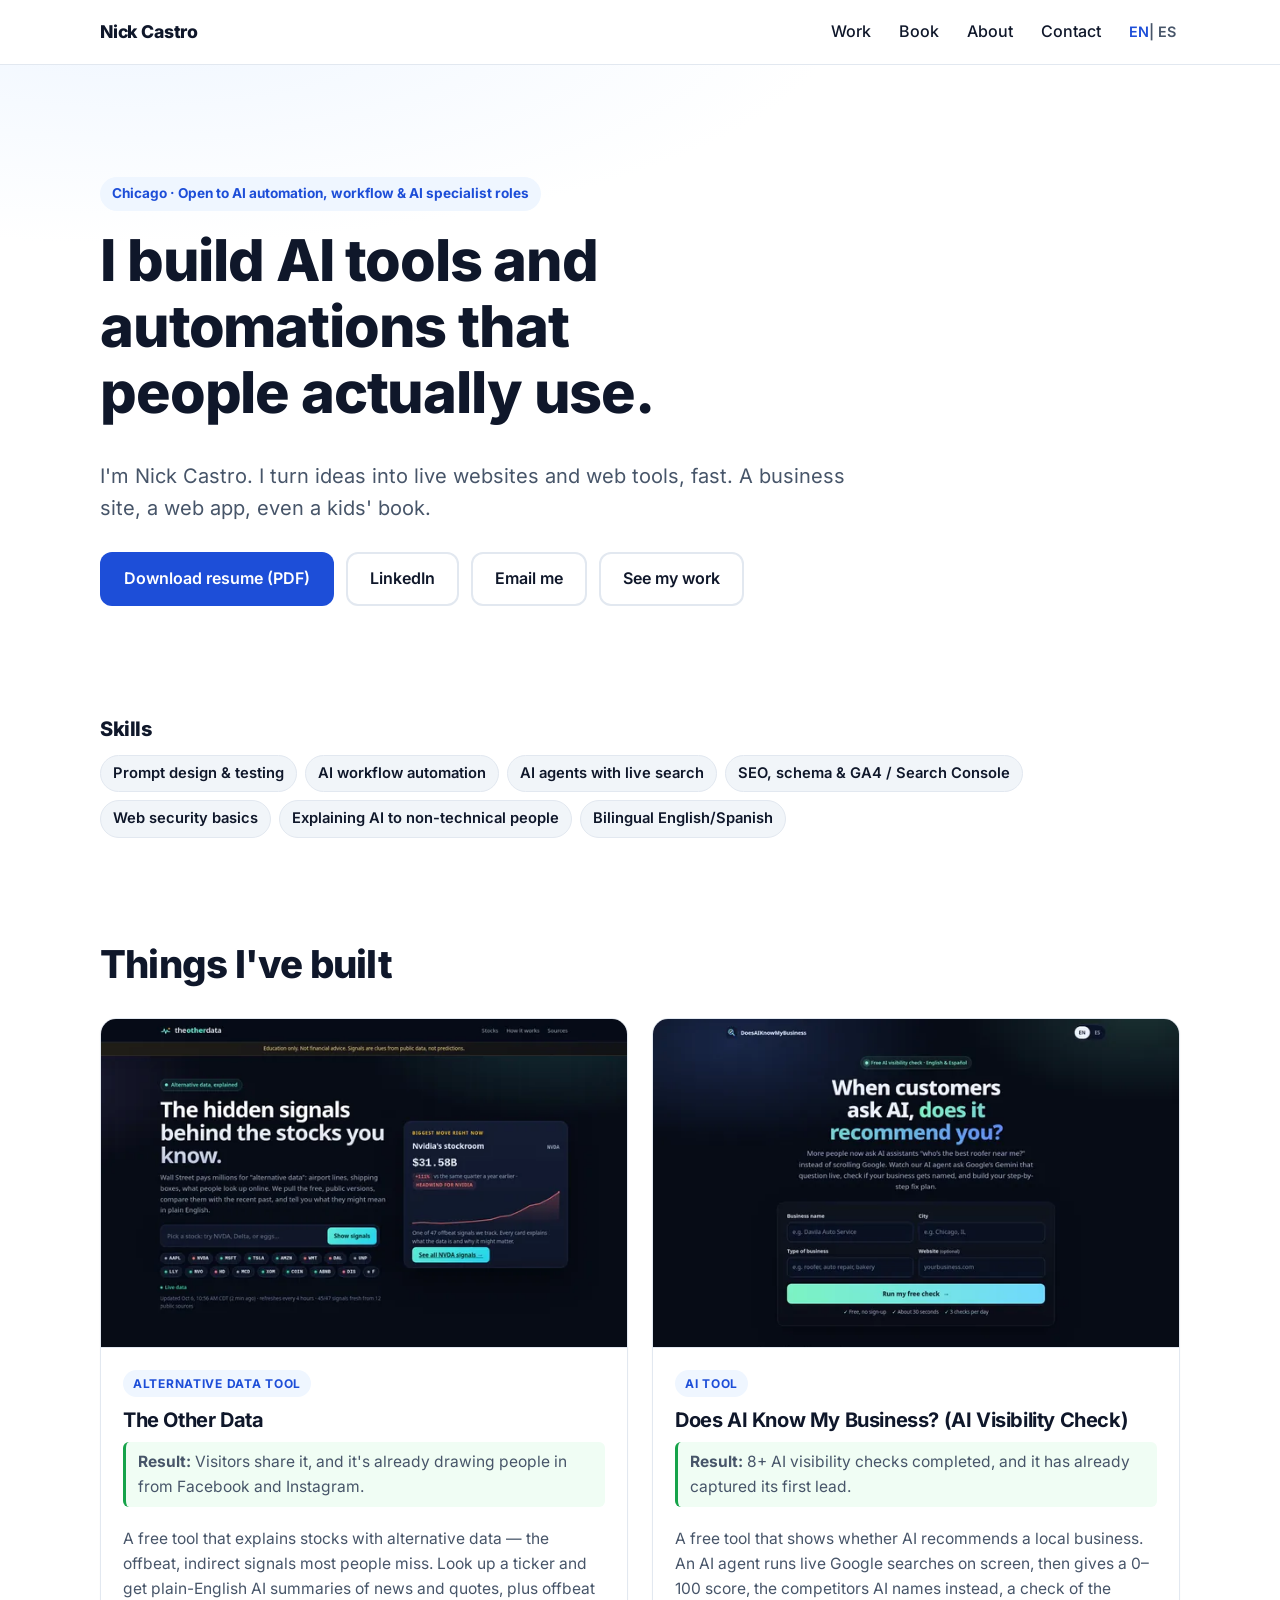
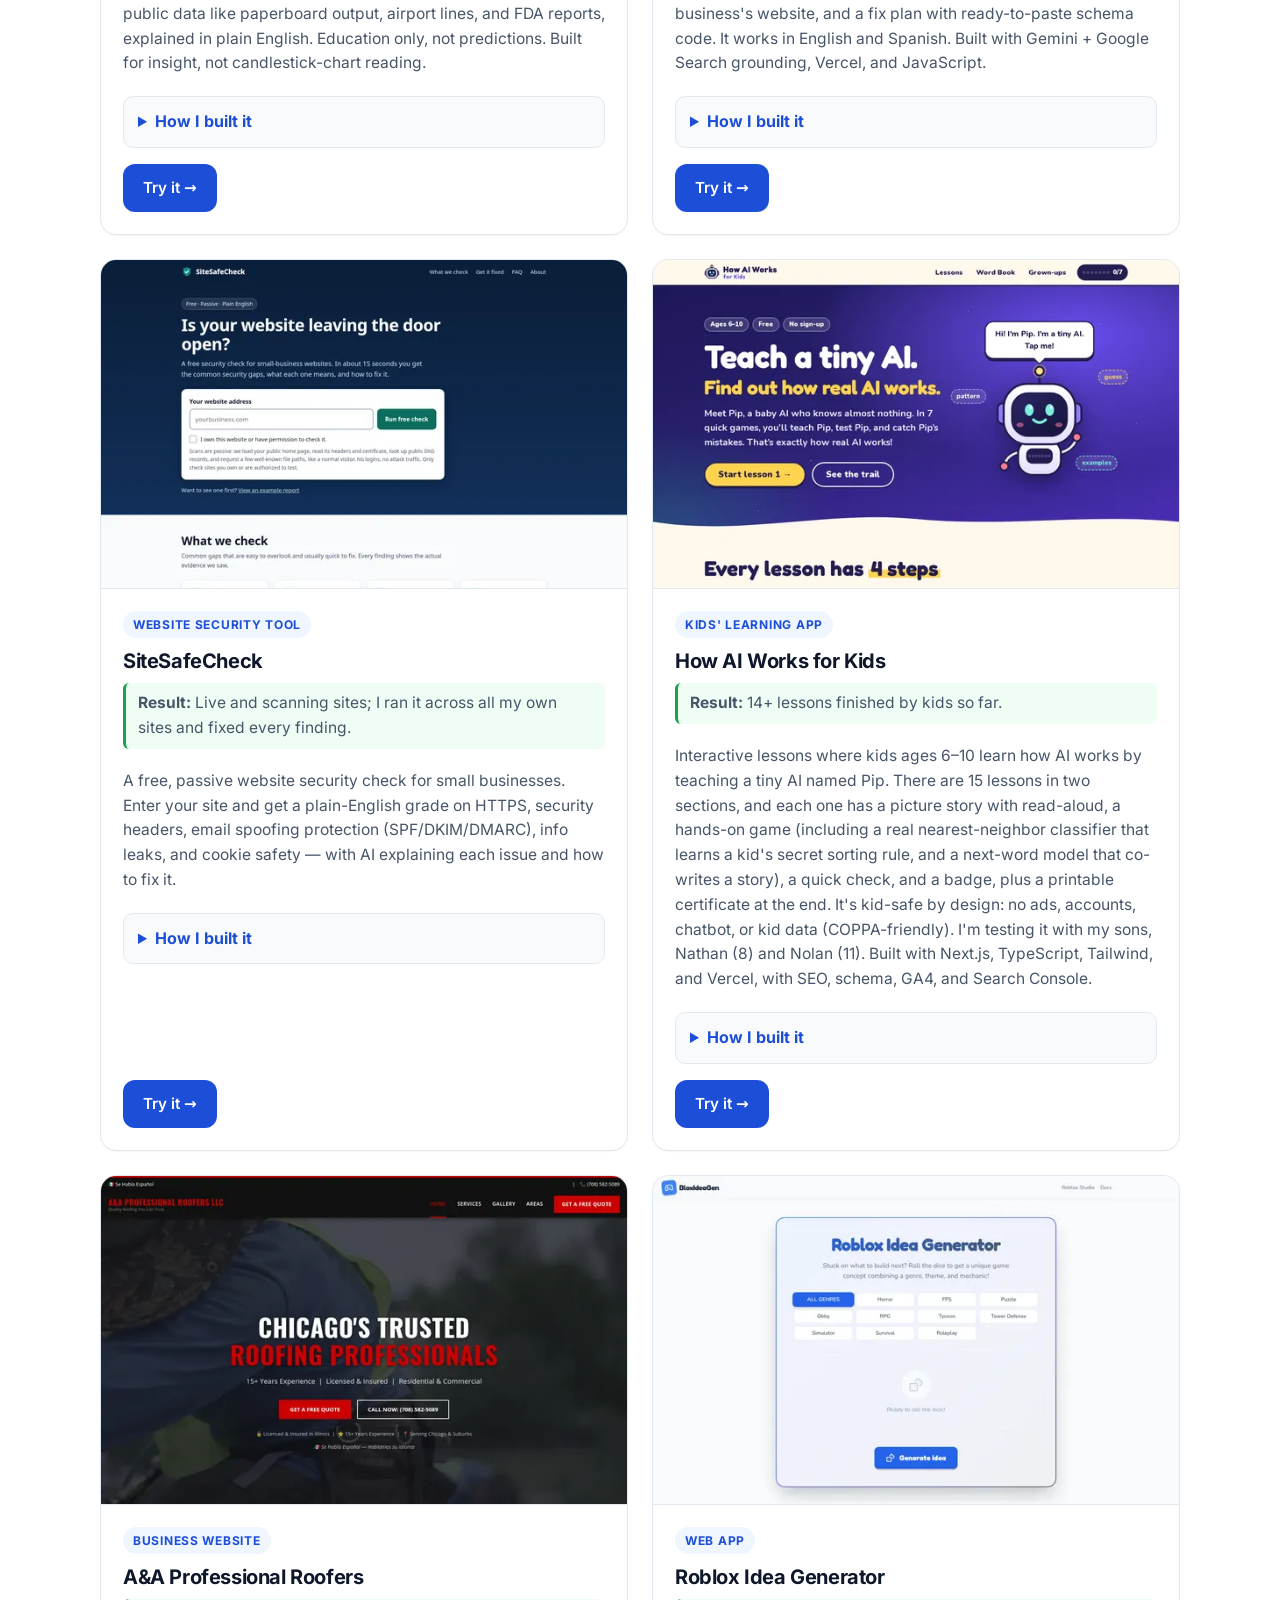
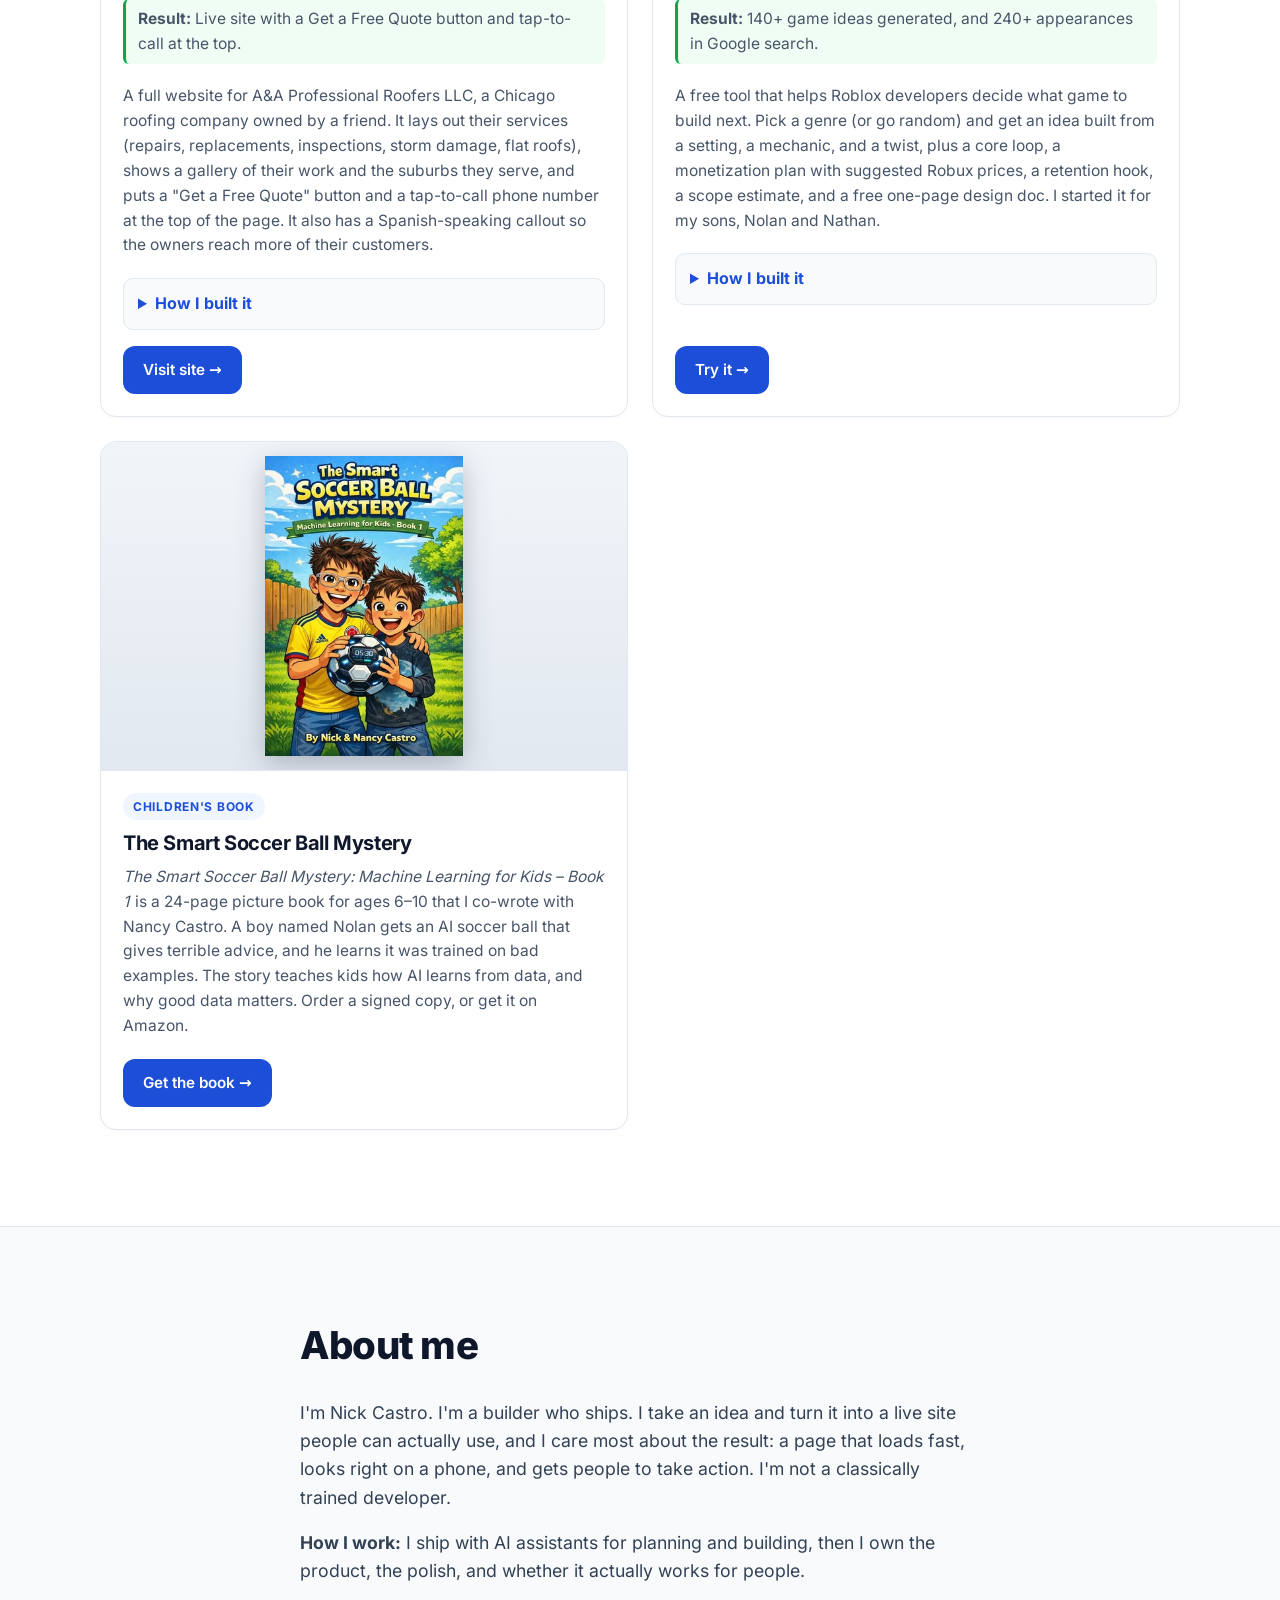
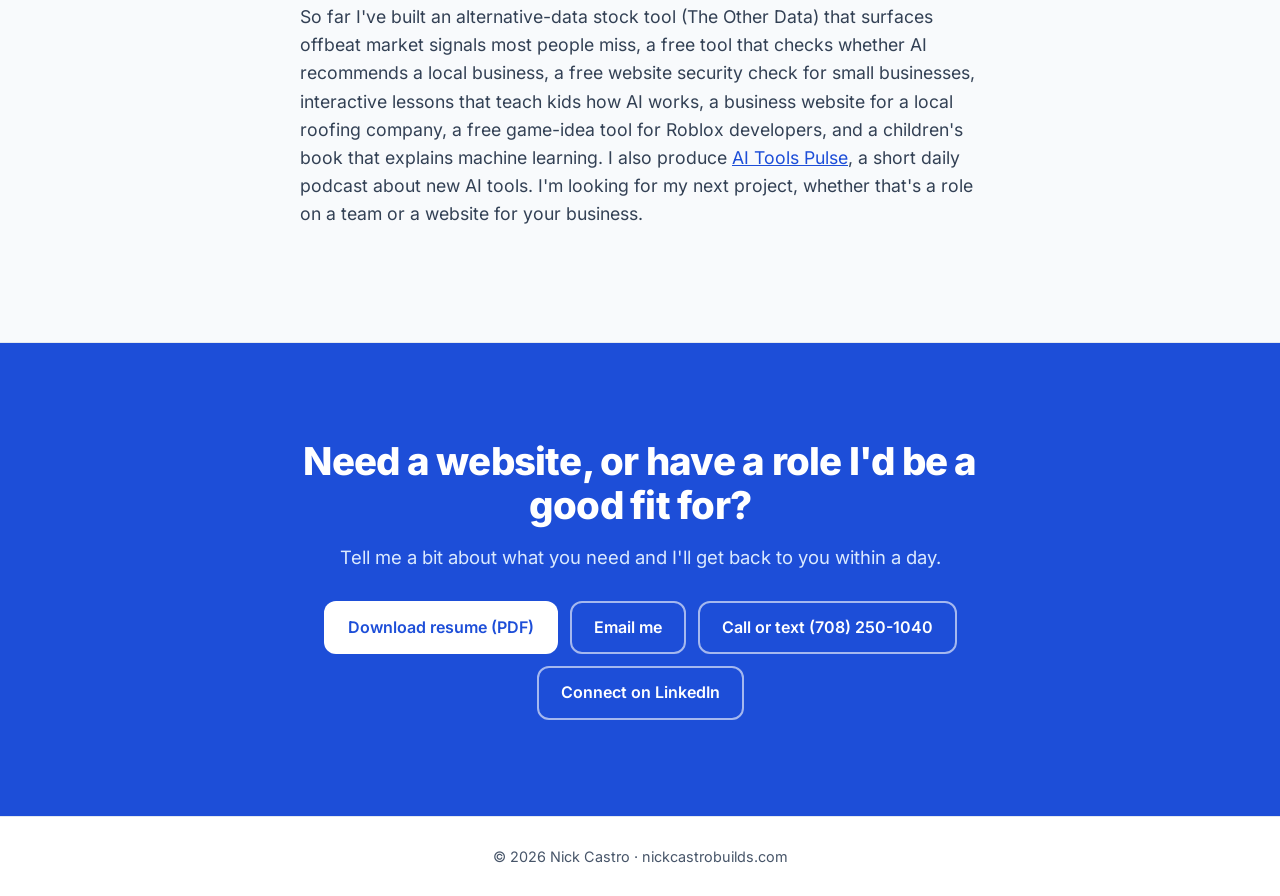
==== commit a6da5181: "Add Spanish version at /es with EN/ES toggle, hreflang, Spanish JSON-LD" ====
--- a/index.html
+++ b/index.html
@@ -11,6 +11,9 @@
   <!-- gtag.js is fetched after the page finishes loading so it doesn't slow the first paint -->
   <script src="/ga.js"></script>
   <link rel="canonical" href="https://nickcastrobuilds.com/">
+  <link rel="alternate" hreflang="en" href="https://nickcastrobuilds.com/">
+  <link rel="alternate" hreflang="es" href="https://nickcastrobuilds.com/es/">
+  <link rel="alternate" hreflang="x-default" href="https://nickcastrobuilds.com/">
   <meta name="robots" content="index, follow, max-image-preview:large">
   <meta name="author" content="Nick Castro">
   <link rel="alternate" type="text/plain" href="/llms.txt" title="llms.txt">
@@ -338,6 +341,7 @@
   <header class="nav" id="top">
     <div class="wrap nav-inner">
       <a class="brand" href="#top">Nick Castro</a>
+      <a class="lang-toggle" href="/es/" hreflang="es" lang="es" aria-label="Ver en español"><span aria-current="true">EN</span> | ES</a>
       <button class="menu-btn" aria-expanded="false" aria-controls="nav-links" aria-label="Open menu">
         <span></span><span></span><span></span>
       </button>
--- a/styles.css
+++ b/styles.css
@@ -136,3 +136,9 @@
 .how summary{cursor:pointer;font-weight:700;color:var(--accent);padding:12px 0;min-height:44px;box-sizing:border-box}
 .how[open]{padding-bottom:6px}.how p{font-size:.93rem;margin:0 0 10px;color:var(--muted)}.how p strong{color:var(--ink)}
 .card-body p{max-width:65ch}
+
+/* Language toggle */
+.lang-toggle{margin-left:auto;margin-right:12px;font-weight:600;font-size:.9rem;color:var(--muted,#475569);text-decoration:none;padding:10px 4px;min-height:44px;display:inline-flex;align-items:center}
+.lang-toggle span[aria-current]{color:var(--accent)}
+.lang-toggle:hover{color:var(--accent)}
+@media (min-width:768px){.lang-toggle{order:3;margin-left:24px;margin-right:0}.nav-links{margin-left:auto}}
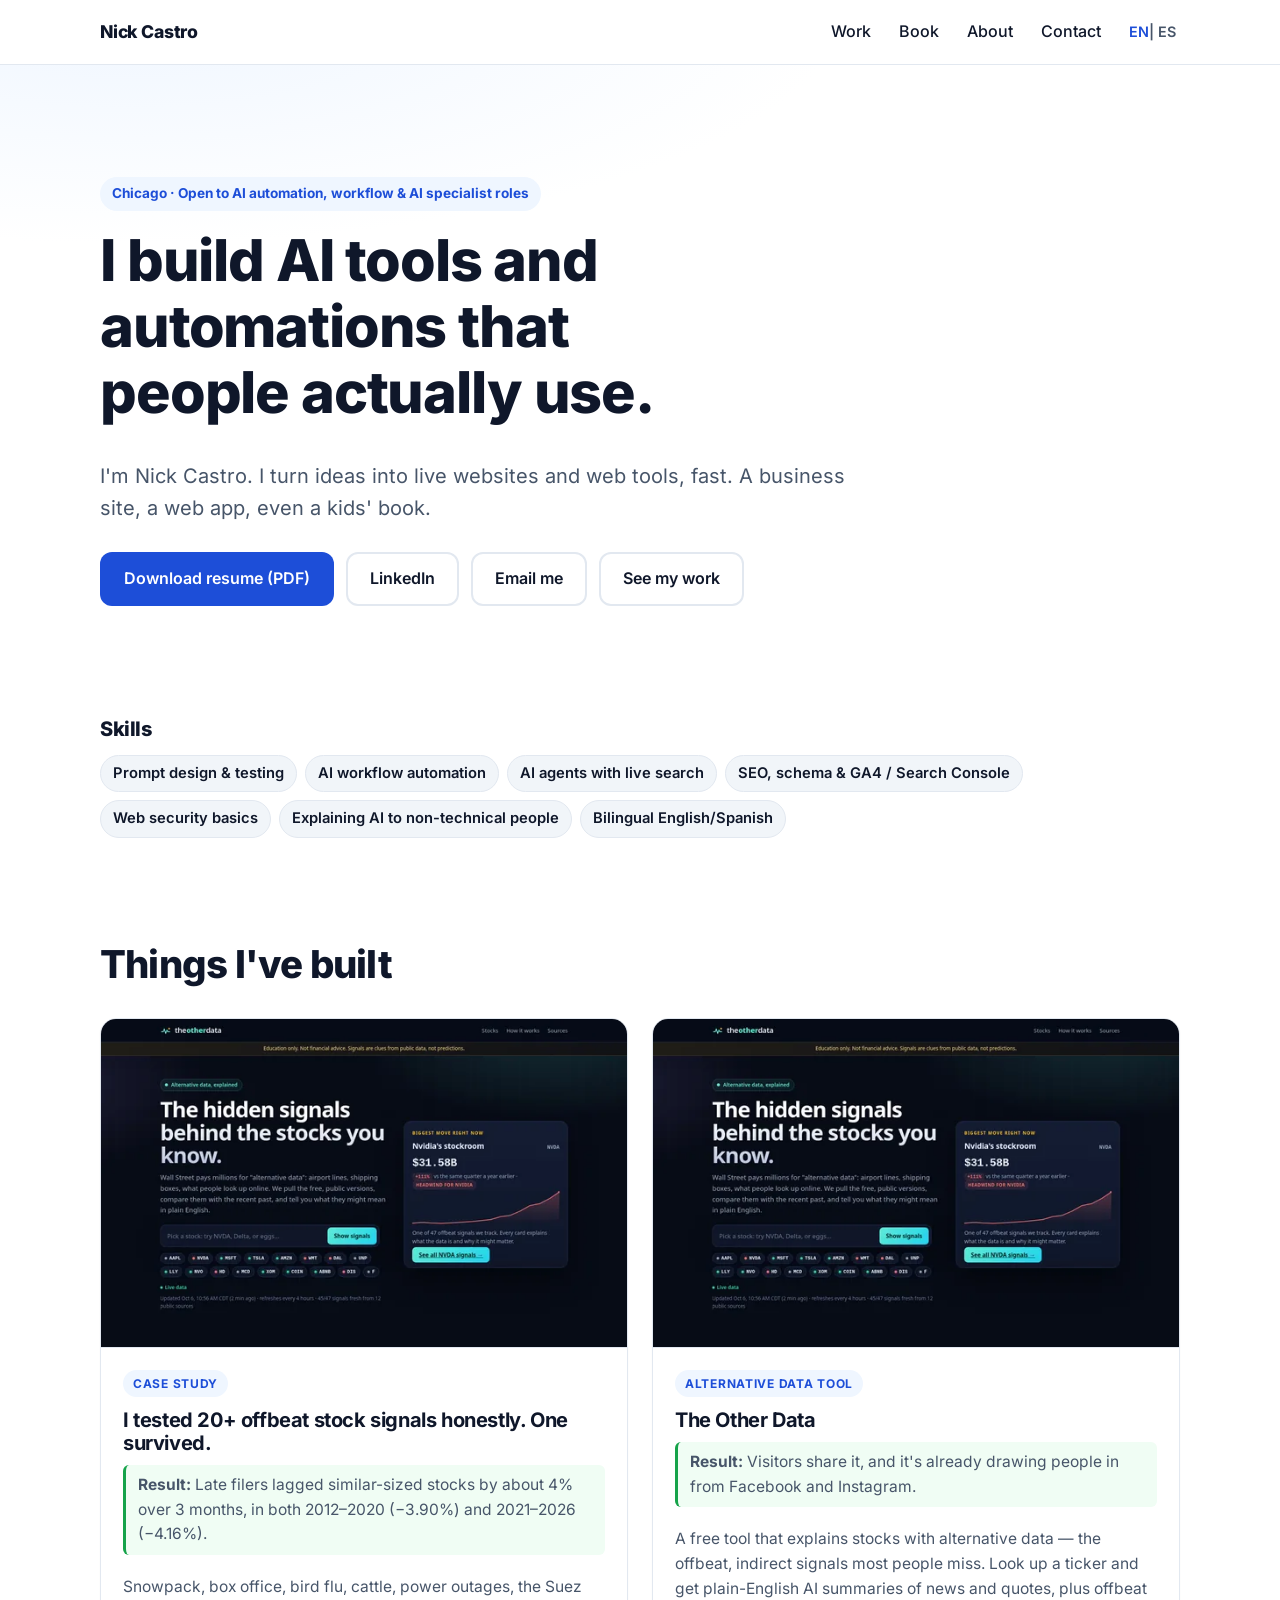
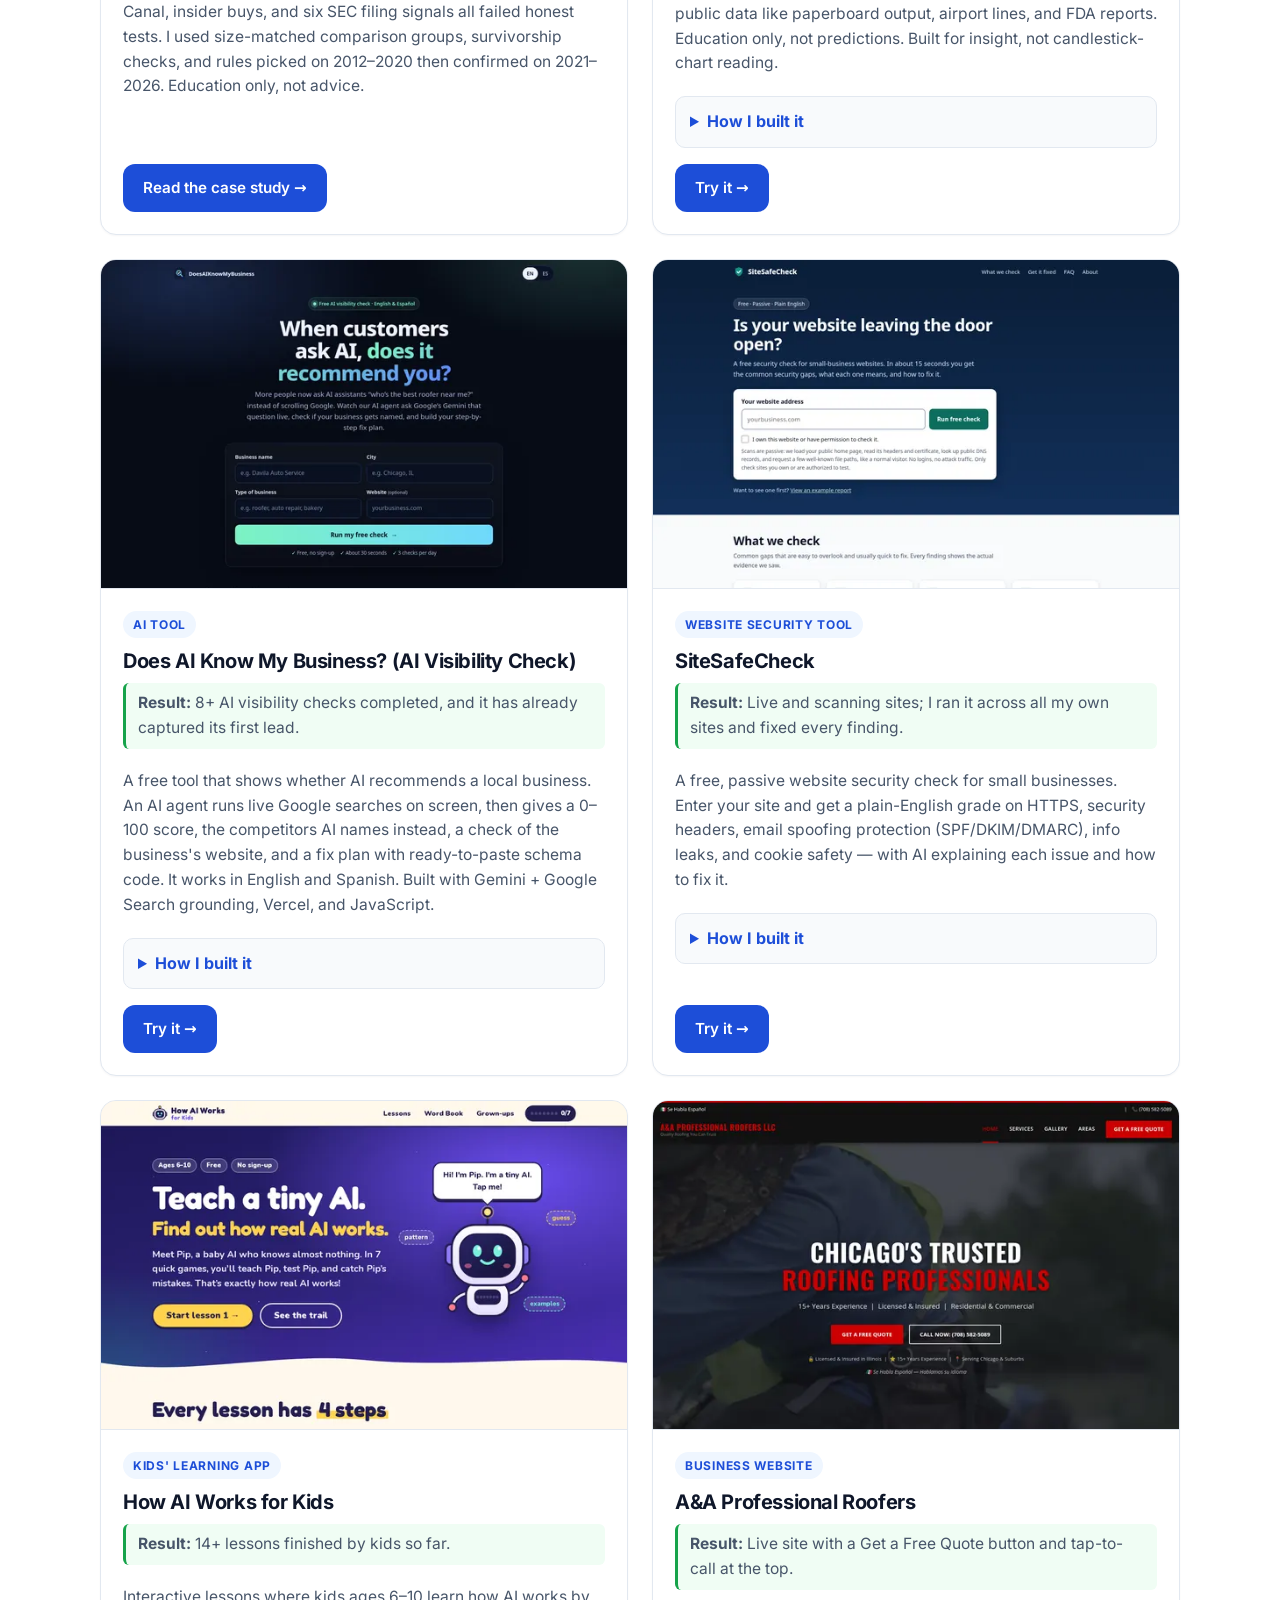
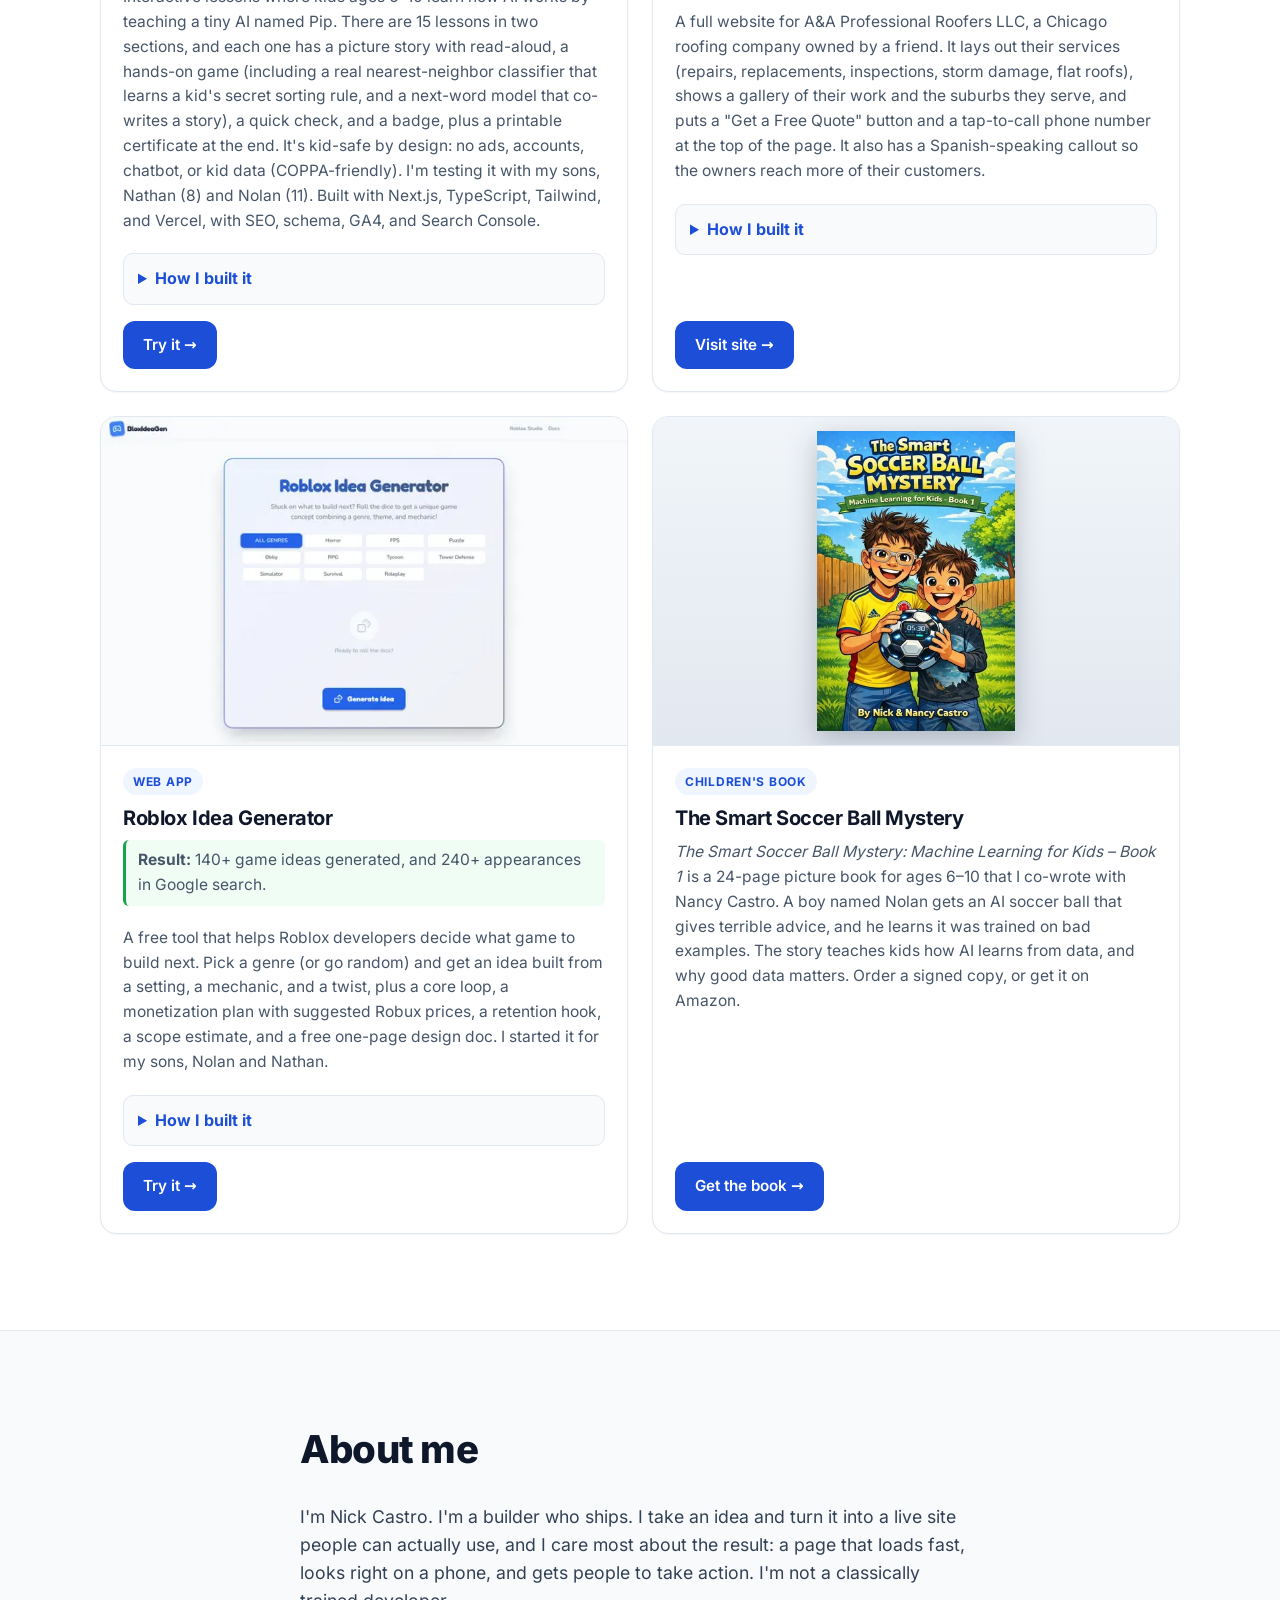
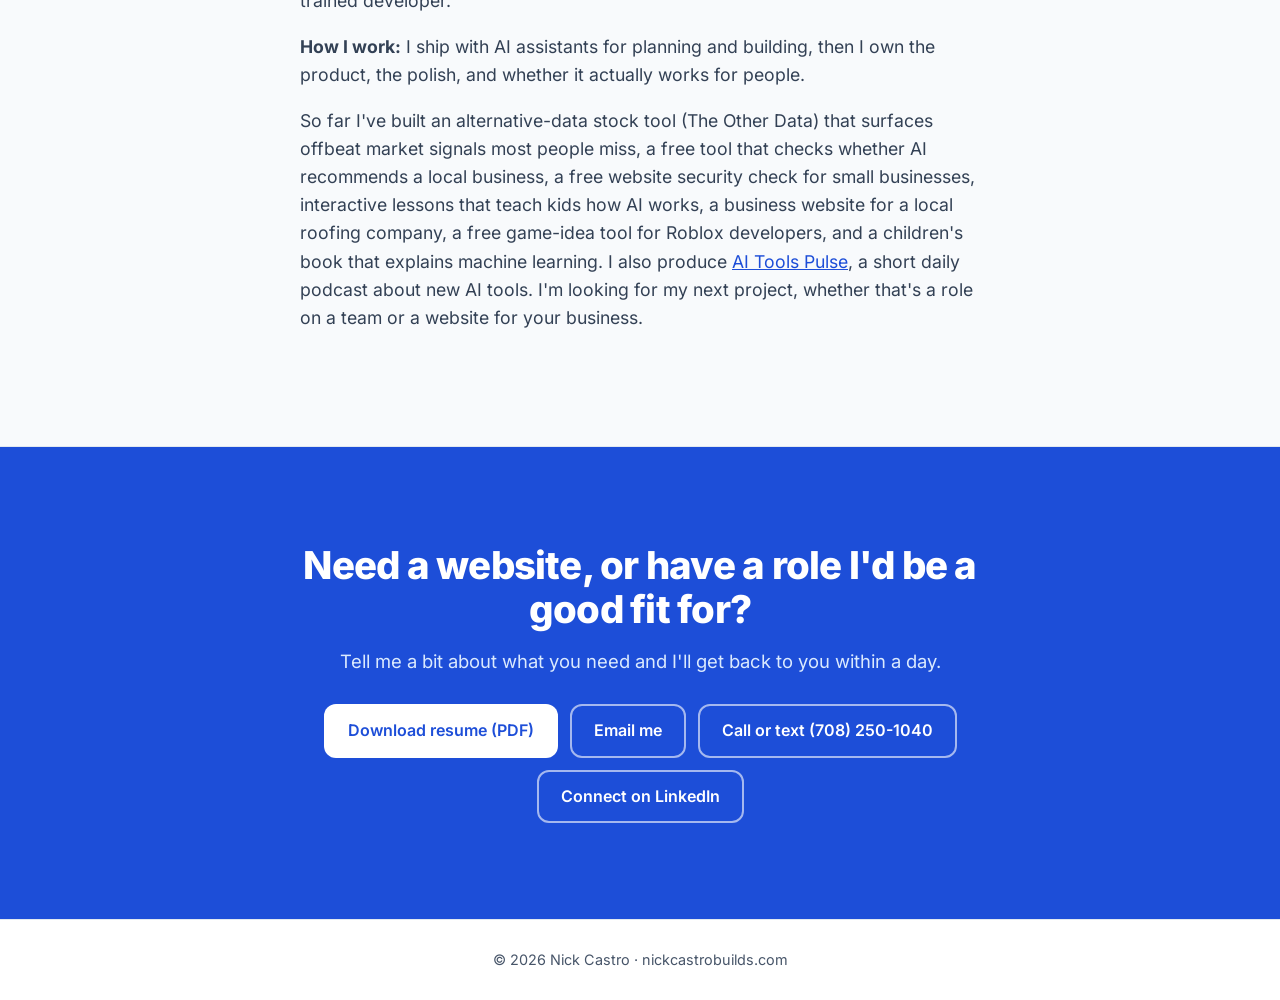
==== commit 45a7ea1b: "Add stock-signals case study page and first Work card; tidy The Other Data card" ====
--- a/index.html
+++ b/index.html
@@ -384,6 +384,20 @@
         <div class="grid">
           <article class="card">
             <div class="media">
+              <img src="images/theotherdata-1000.webp" srcset="images/theotherdata-600.webp 600w, images/theotherdata-1000.webp 1000w" sizes="(min-width: 1120px) 528px, (min-width: 640px) 45vw, calc(100vw - 40px)" width="1440" height="900" decoding="async"
+                   alt="Screenshot of The Other Data, the stock tool used for this signal-testing case study">
+            </div>
+            <div class="card-body">
+              <span class="tag">Case Study</span>
+              <h3>I tested 20+ offbeat stock signals honestly. One survived.</h3>
+              <p class="result"><strong>Result:</strong> Late filers lagged similar-sized stocks by about 4% over 3 months, in both 2012–2020 (−3.90%) and 2021–2026 (−4.16%).</p>
+              <p>Snowpack, box office, bird flu, cattle, power outages, the Suez Canal, insider buys, and six SEC filing signals all failed honest tests. I used size-matched comparison groups, survivorship checks, and rules picked on 2012–2020 then confirmed on 2021–2026. Education only, not advice.</p>
+              <a class="btn btn-small" href="/stock-signals/">Read the case study →</a>
+            </div>
+          </article>
+
+          <article class="card">
+            <div class="media">
               <img src="images/theotherdata-1000.webp" srcset="images/theotherdata-600.webp 600w, images/theotherdata-1000.webp 1000w" sizes="(min-width: 1120px) 528px, (min-width: 640px) 45vw, calc(100vw - 40px)" width="1440" height="900" fetchpriority="high" decoding="async"
                    alt="Screenshot of The Other Data homepage, a free alternative-data stock tool, with a search box to look up a ticker">
             </div>
@@ -391,7 +405,7 @@
               <span class="tag">Alternative Data Tool</span>
               <h3>The Other Data</h3>
               <p class="result"><strong>Result:</strong> Visitors share it, and it's already drawing people in from Facebook and Instagram.</p>
-              <p>A free tool that explains stocks with alternative data — the offbeat, indirect signals most people miss. Look up a ticker and get plain-English AI summaries of news and quotes, plus offbeat public data like paperboard output, airport lines, and FDA reports, explained in plain English. Education only, not predictions. Built for insight, not candlestick-chart reading.</p>
+              <p>A free tool that explains stocks with alternative data — the offbeat, indirect signals most people miss. Look up a ticker and get plain-English AI summaries of news and quotes, plus offbeat public data like paperboard output, airport lines, and FDA reports. Education only, not predictions. Built for insight, not candlestick-chart reading.</p>
               <details class="how"><summary>How I built it</summary>
                 <p><strong>Problem:</strong> Most stock tools assume you can read charts. I wanted plain-English explanations of the offbeat signals behind a stock.</p>
                 <p><strong>Approach:</strong> I pulled market data from the Finnhub and Tiingo APIs and used Gemini to turn news and quotes into short summaries. I used AI assistants to plan and build it, and tested the output by hand.</p>
--- a/styles.css
+++ b/styles.css
@@ -100,9 +100,9 @@
   .book-hero-grid{grid-template-columns:280px 1fr;gap:48px}
   .book-hero{padding-bottom:72px}
 }
-.book-cover{justify-self:center;max-width:220px}
-@media (min-width:768px){.book-cover{max-width:280px;justify-self:start}}
-.book-cover img{width:100%;height:auto;border-radius:8px;box-shadow:0 18px 40px -16px rgba(15,23,42,.45)}
+.book-cover{justify-self:center;width:220px;max-width:100%}
+@media (min-width:768px){.book-cover{width:280px;justify-self:start}}
+.book-cover img{width:100%;height:auto;aspect-ratio:529/800;border-radius:8px;box-shadow:0 18px 40px -16px rgba(15,23,42,.45)}
 .book-hero-copy .tag{margin-bottom:14px}
 .book-hero h1{font-size:clamp(1.9rem,5vw,3rem);font-weight:800;max-width:18ch;margin-bottom:.25em}
 .book-subtitle{font-weight:600;color:var(--accent);margin:0 0 1em}
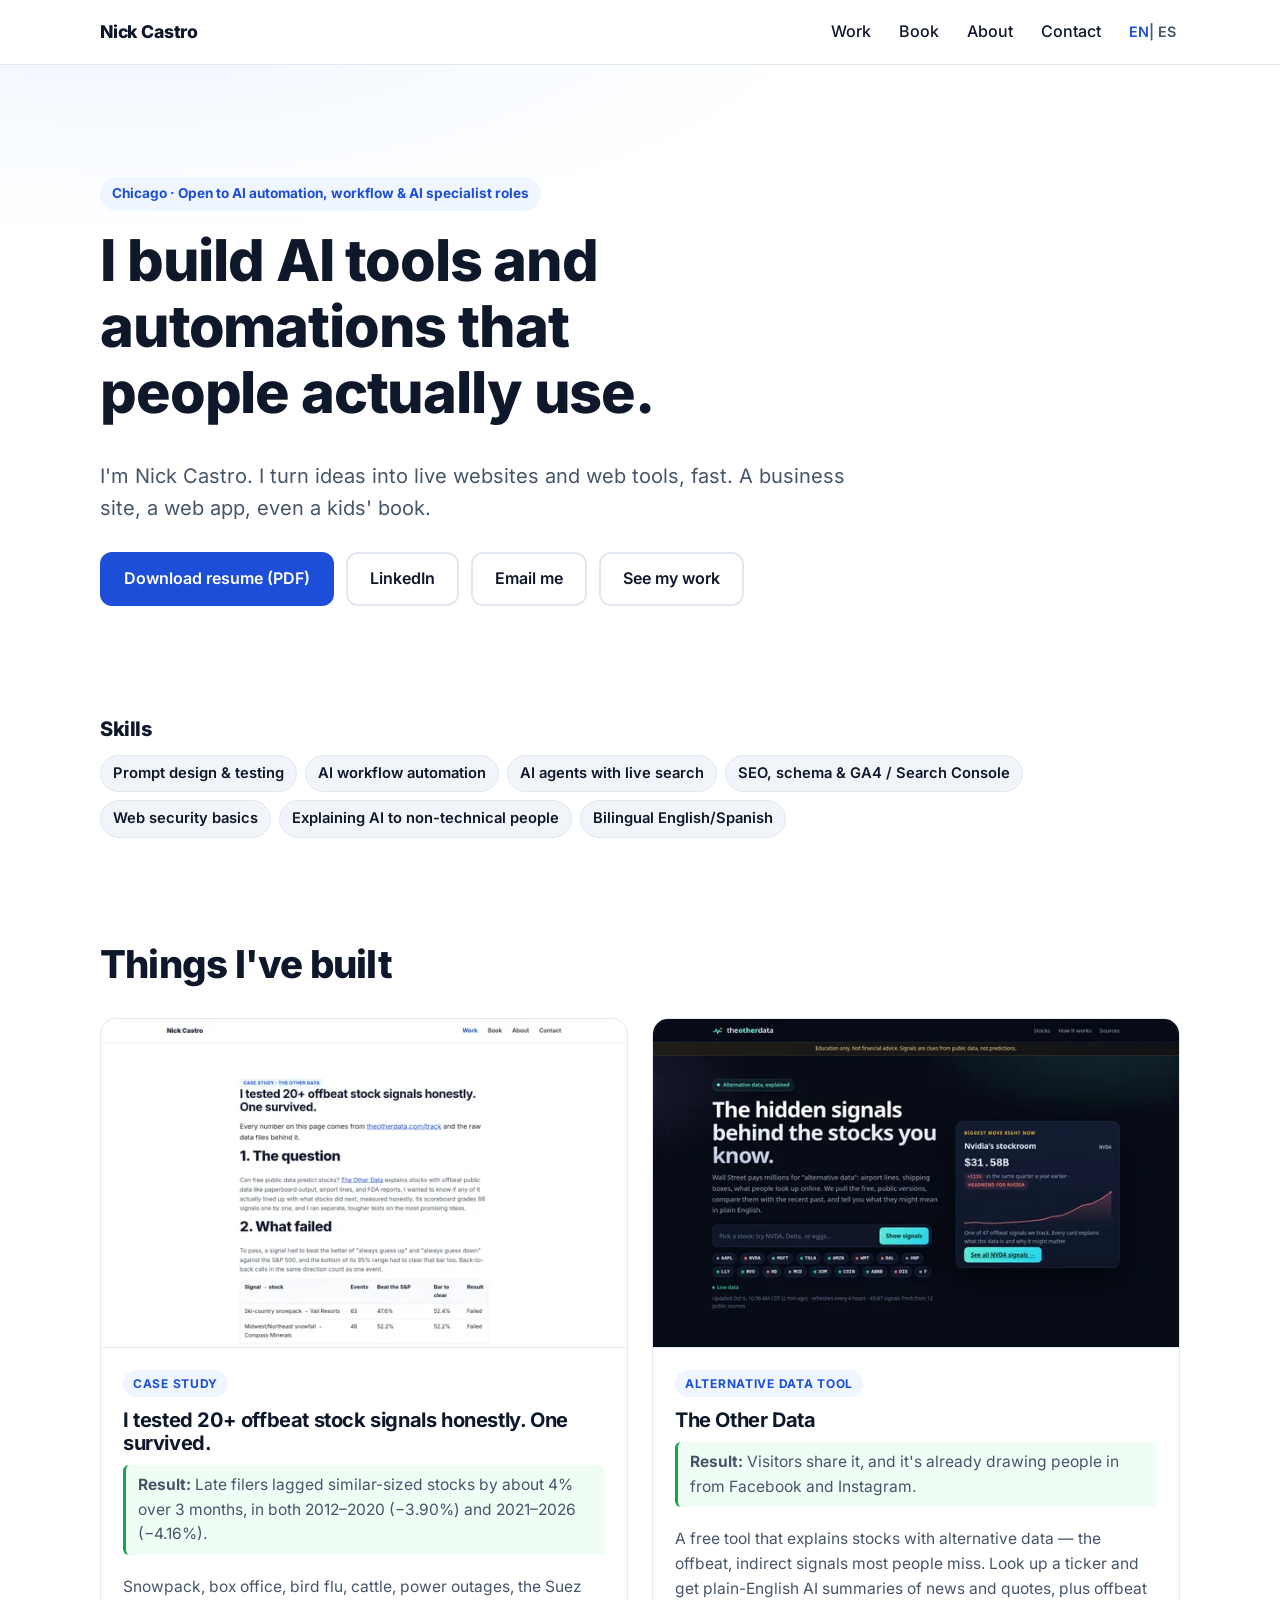
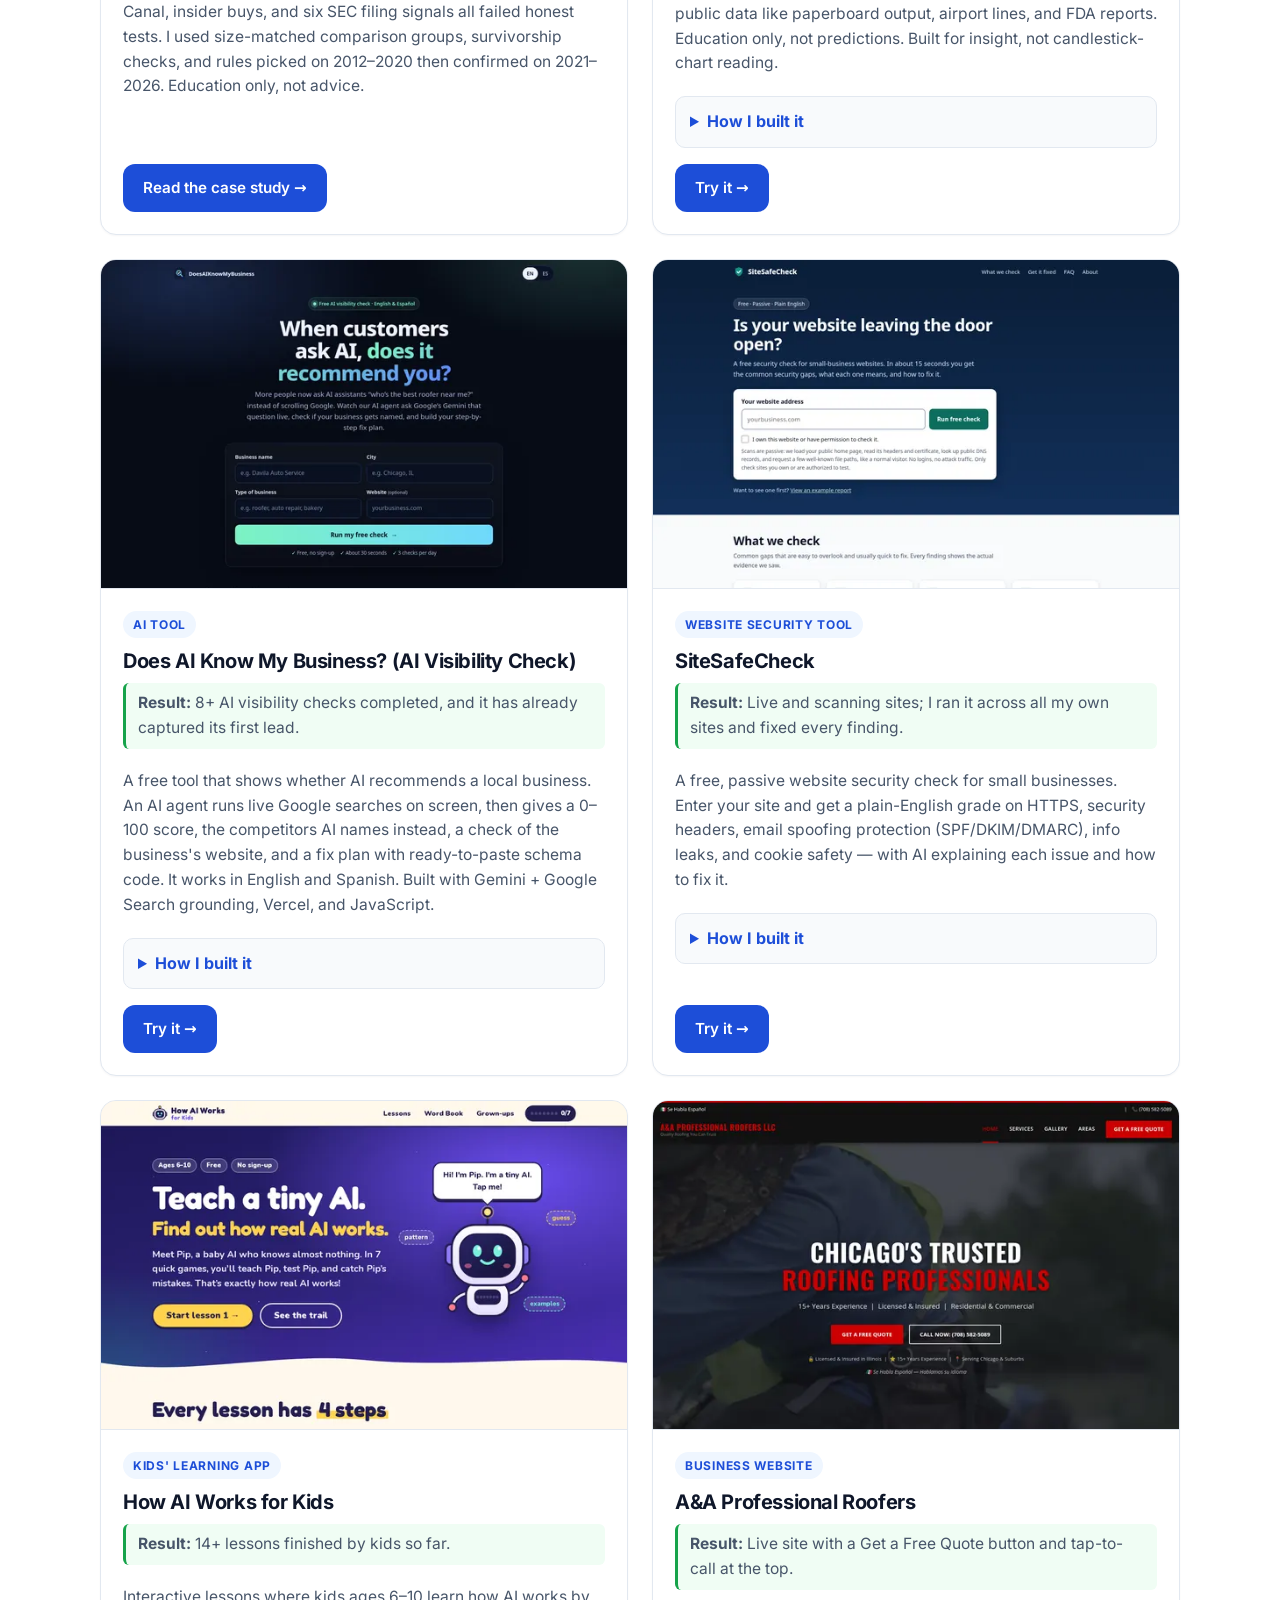
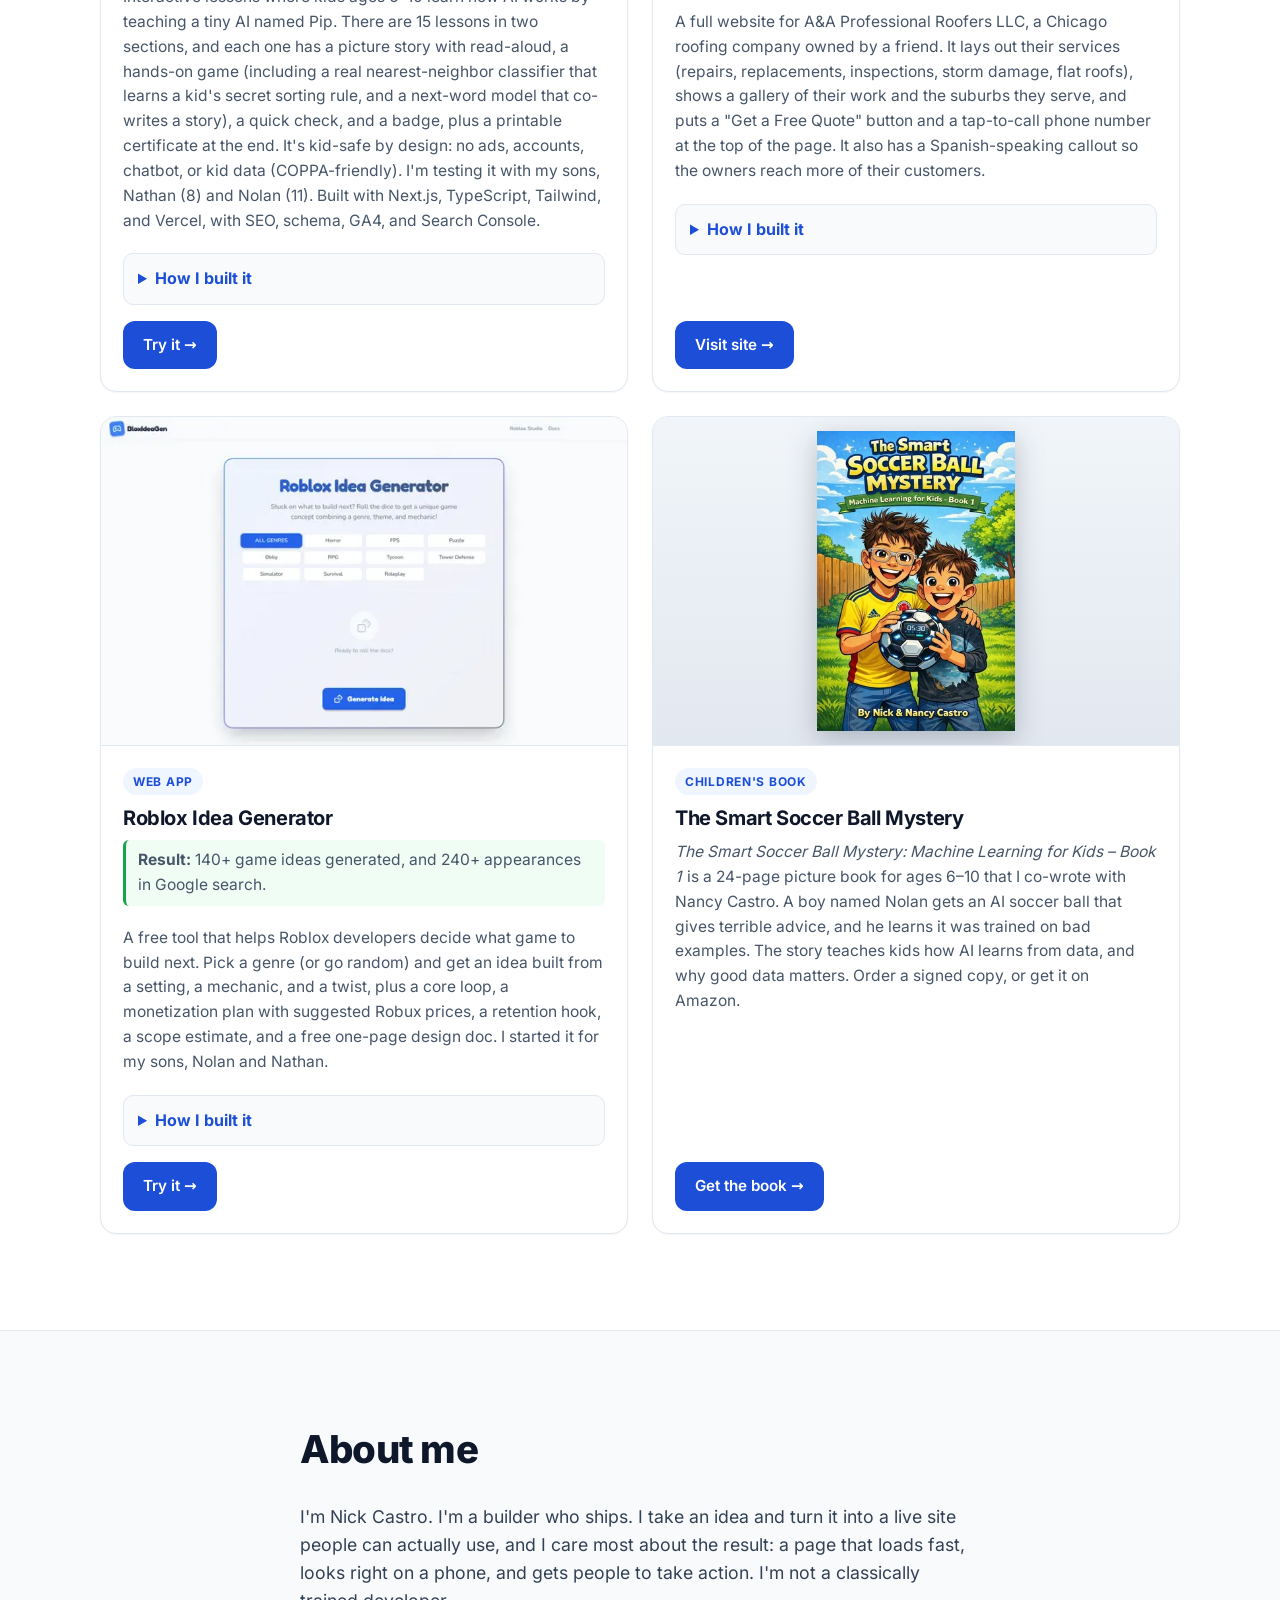
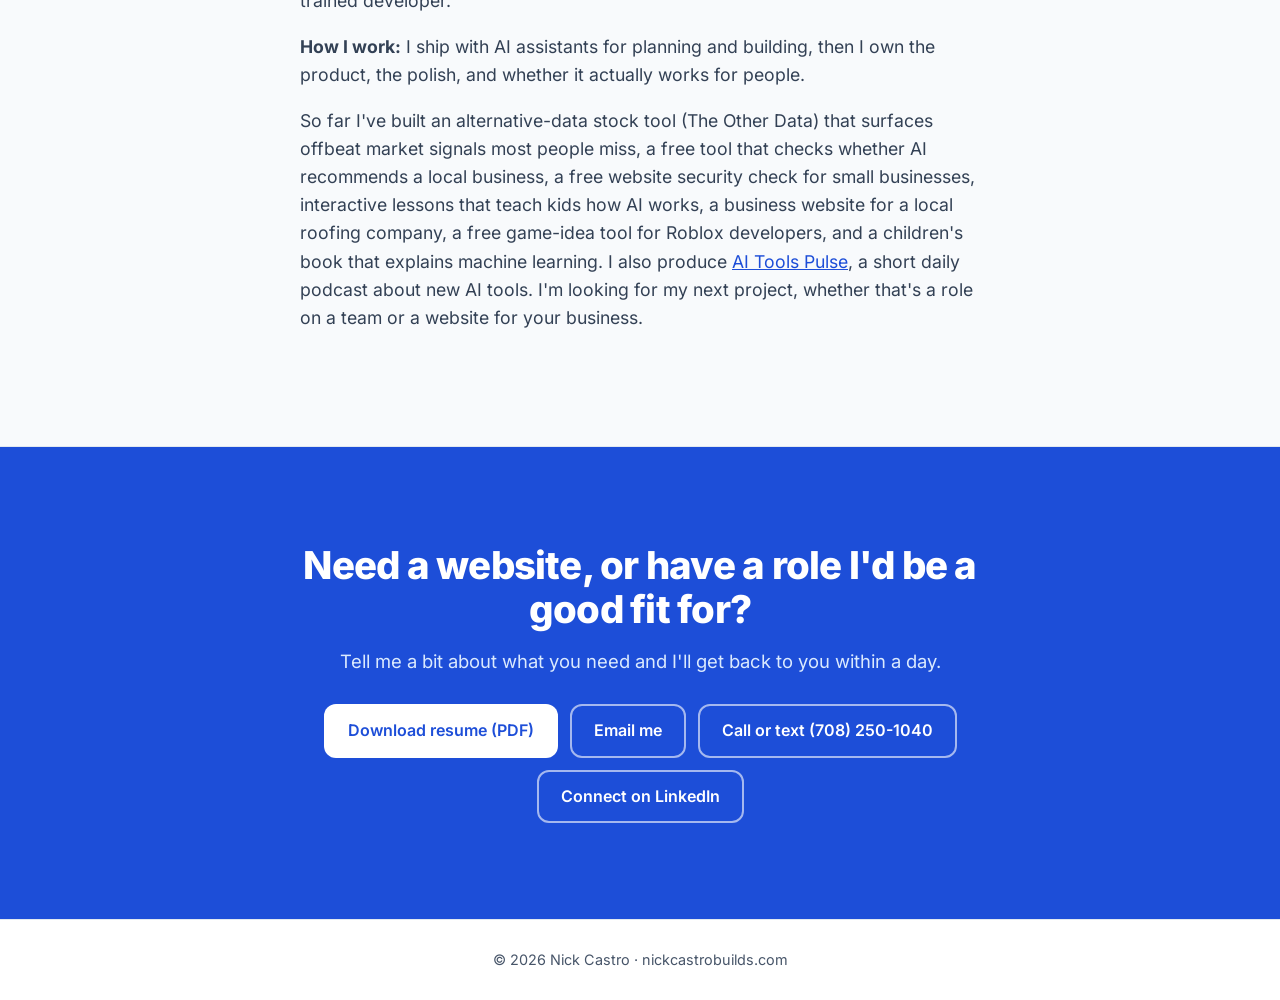
==== commit e1c91e24: "Case study card image, heading sizes" ====
--- a/index.html
+++ b/index.html
@@ -384,8 +384,8 @@
         <div class="grid">
           <article class="card">
             <div class="media">
-              <img src="images/theotherdata-1000.webp" srcset="images/theotherdata-600.webp 600w, images/theotherdata-1000.webp 1000w" sizes="(min-width: 1120px) 528px, (min-width: 640px) 45vw, calc(100vw - 40px)" width="1440" height="900" decoding="async"
-                   alt="Screenshot of The Other Data, the stock tool used for this signal-testing case study">
+              <img src="images/stock-signals-1000.webp" srcset="images/stock-signals-600.webp 600w, images/stock-signals-1000.webp 1000w" sizes="(min-width: 1120px) 528px, (min-width: 640px) 45vw, calc(100vw - 40px)" width="1440" height="900" fetchpriority="high" decoding="async"
+                   alt="Screenshot of the case study page: I tested 20+ offbeat stock signals honestly. One survived.">
             </div>
             <div class="card-body">
               <span class="tag">Case Study</span>
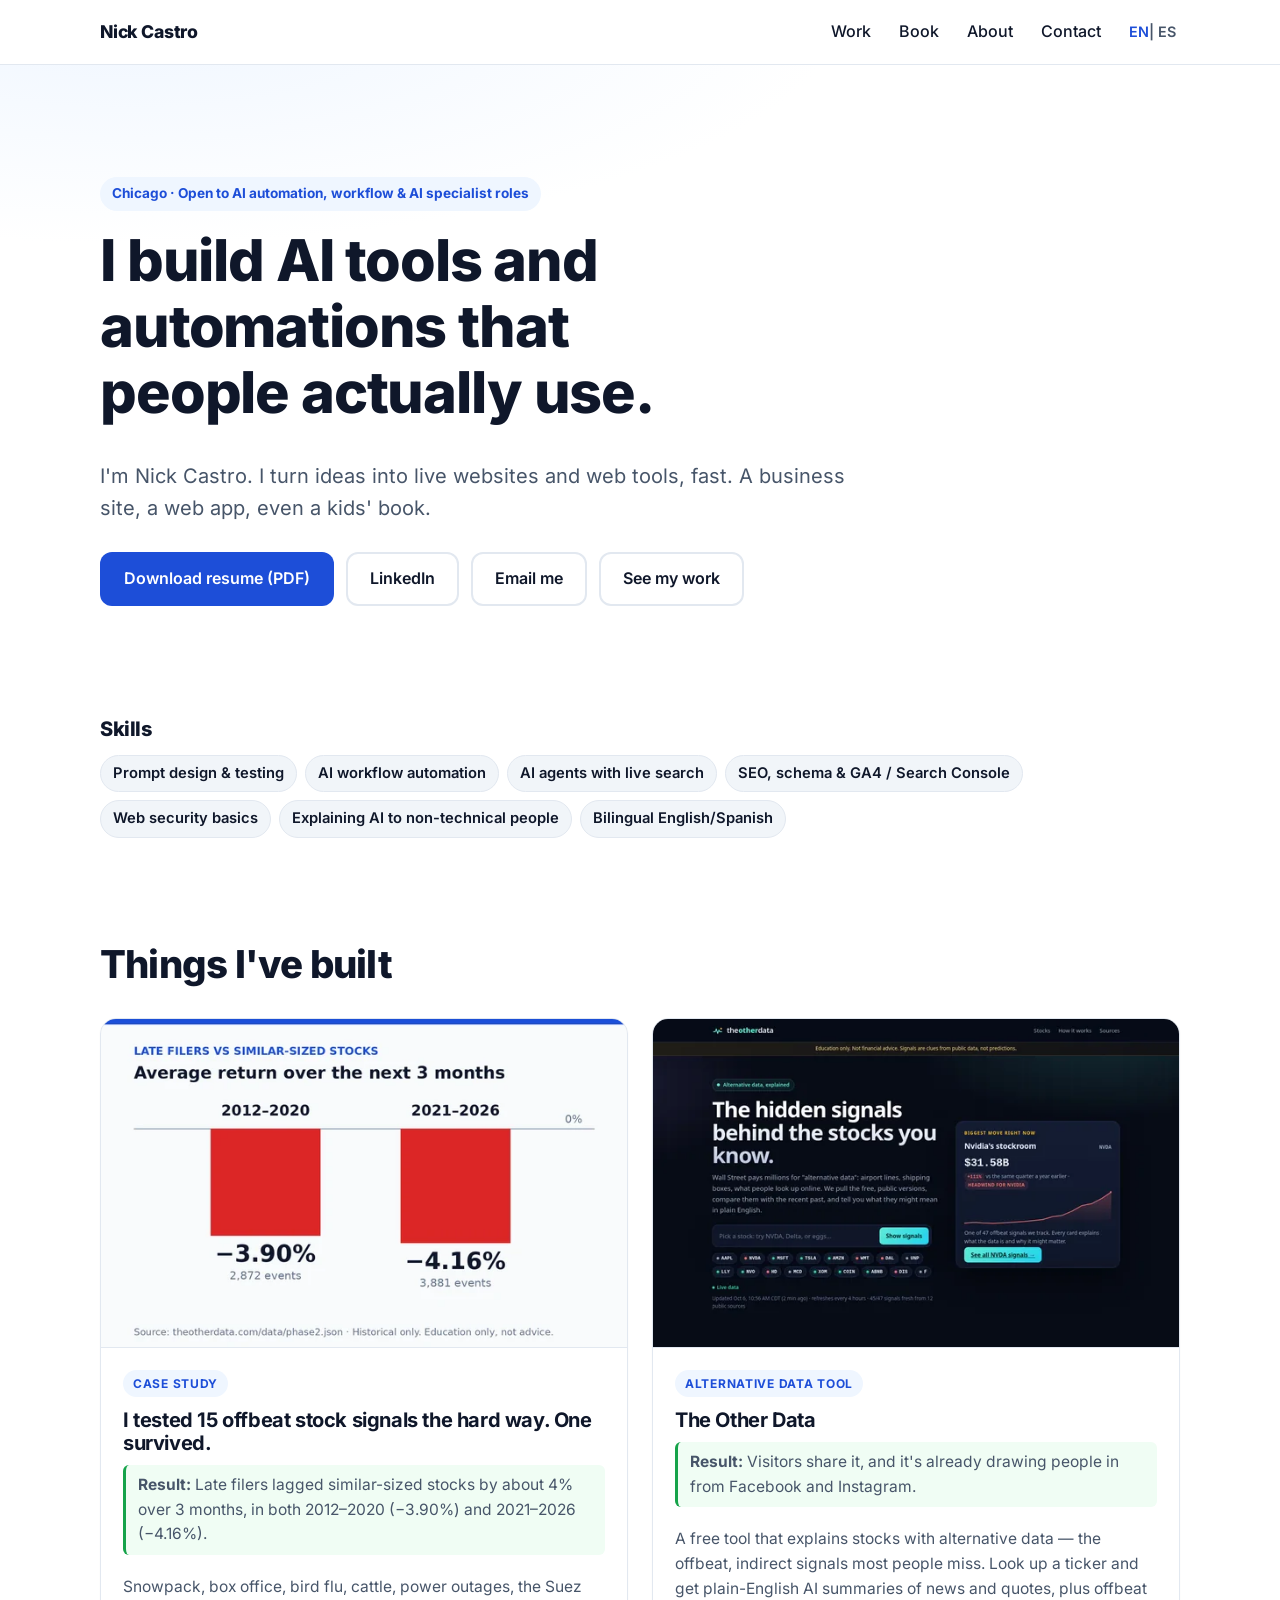
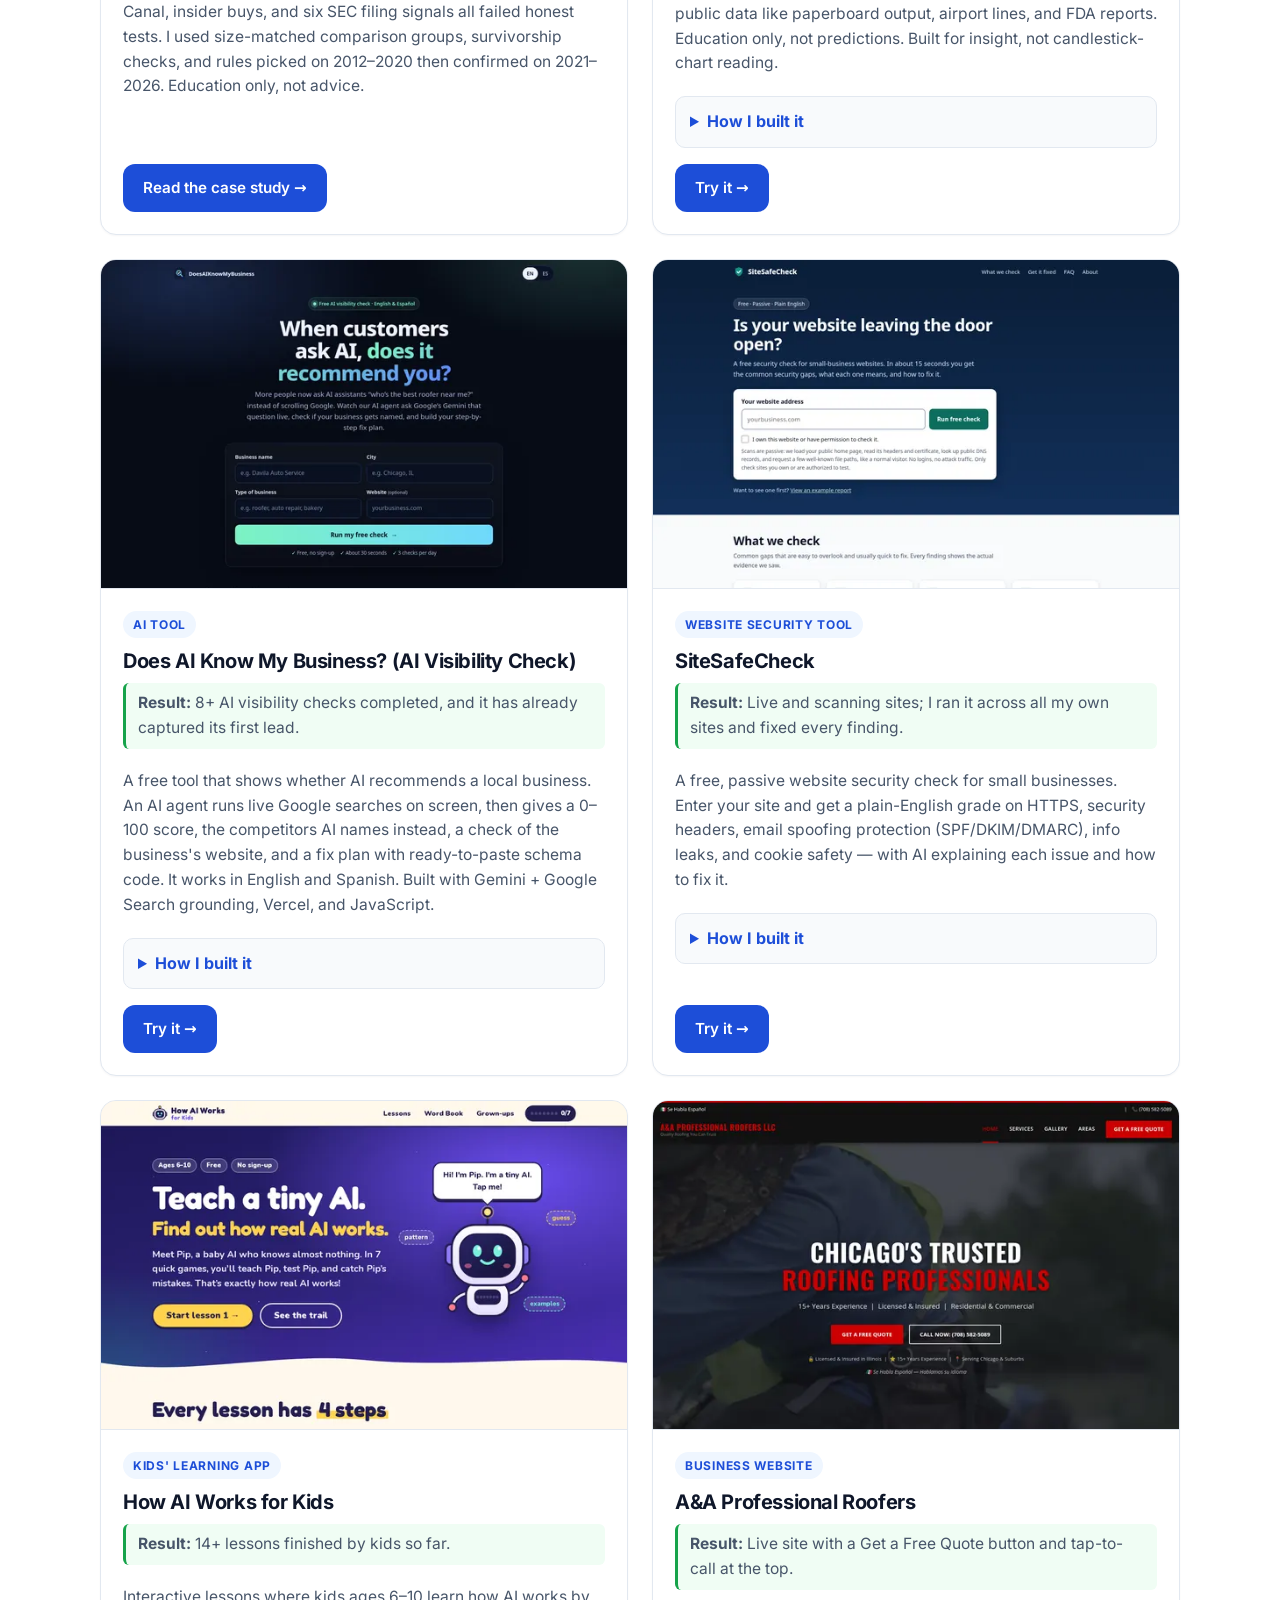
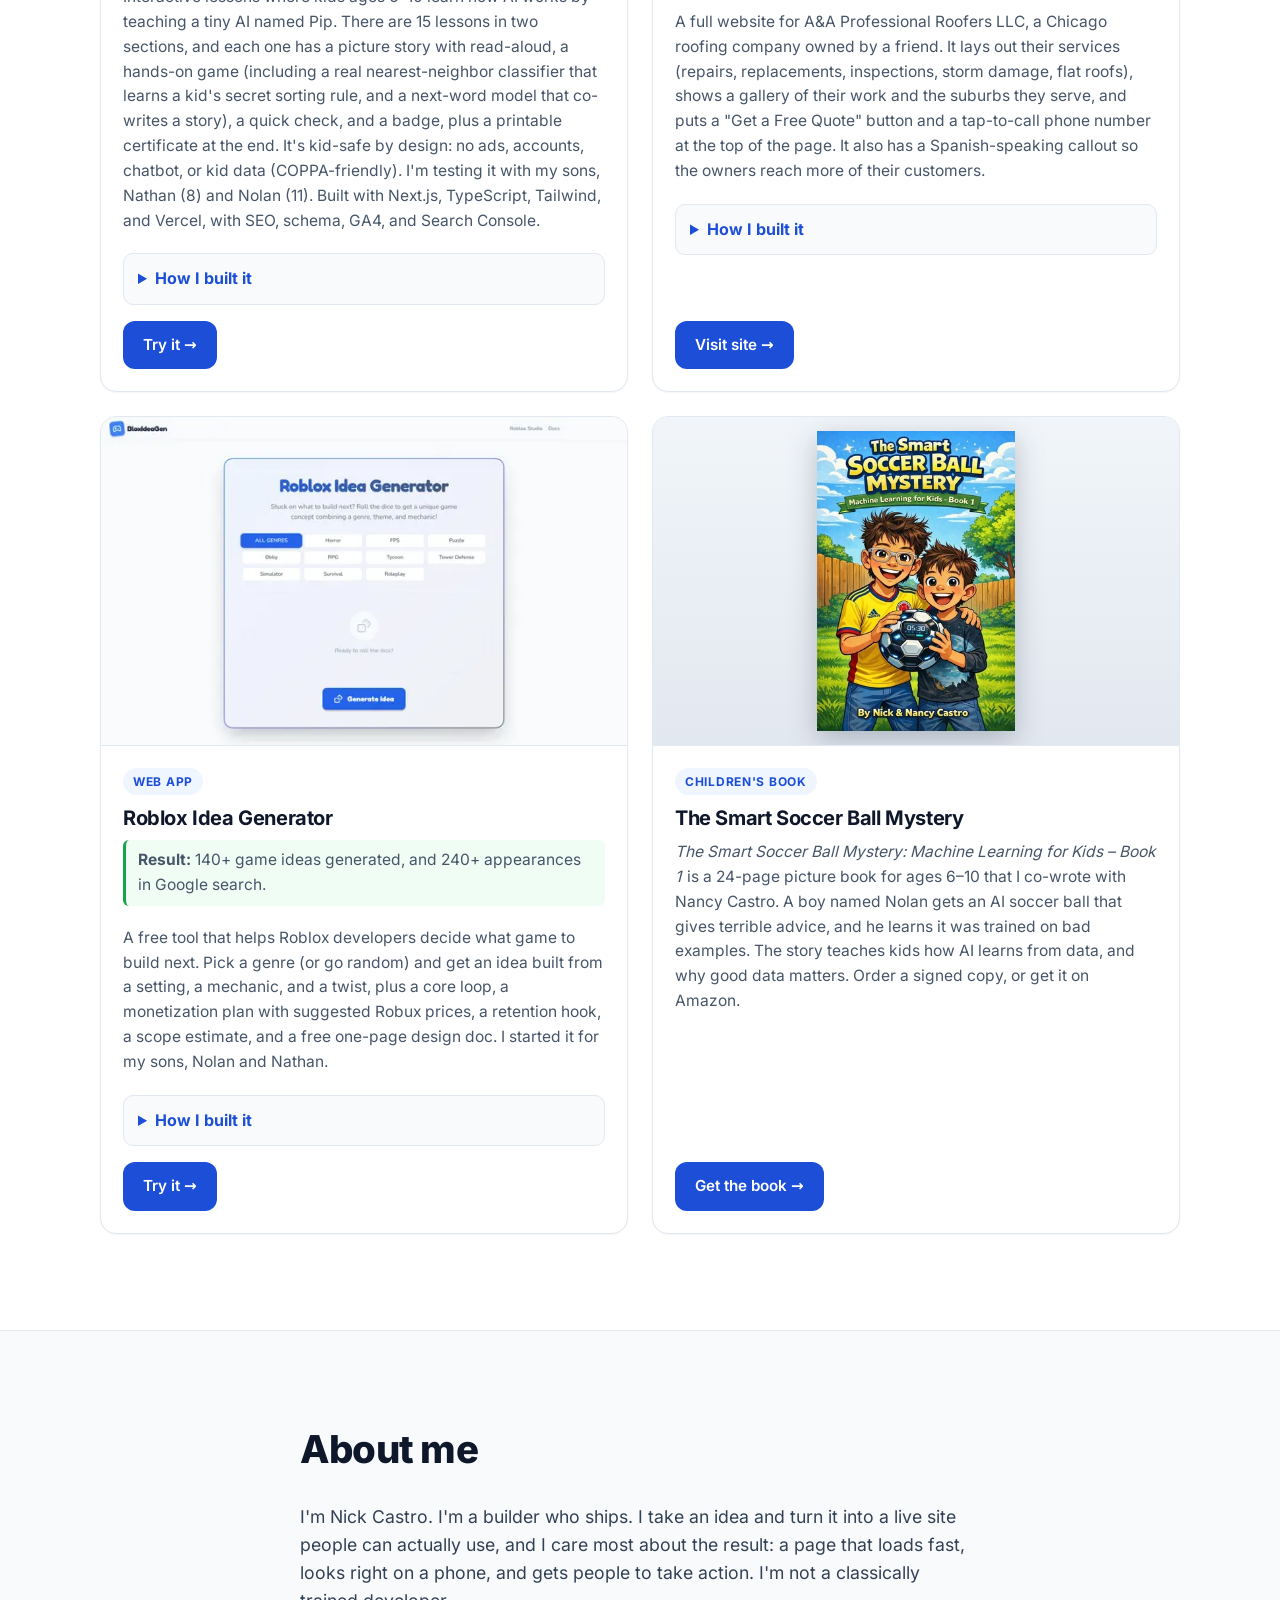
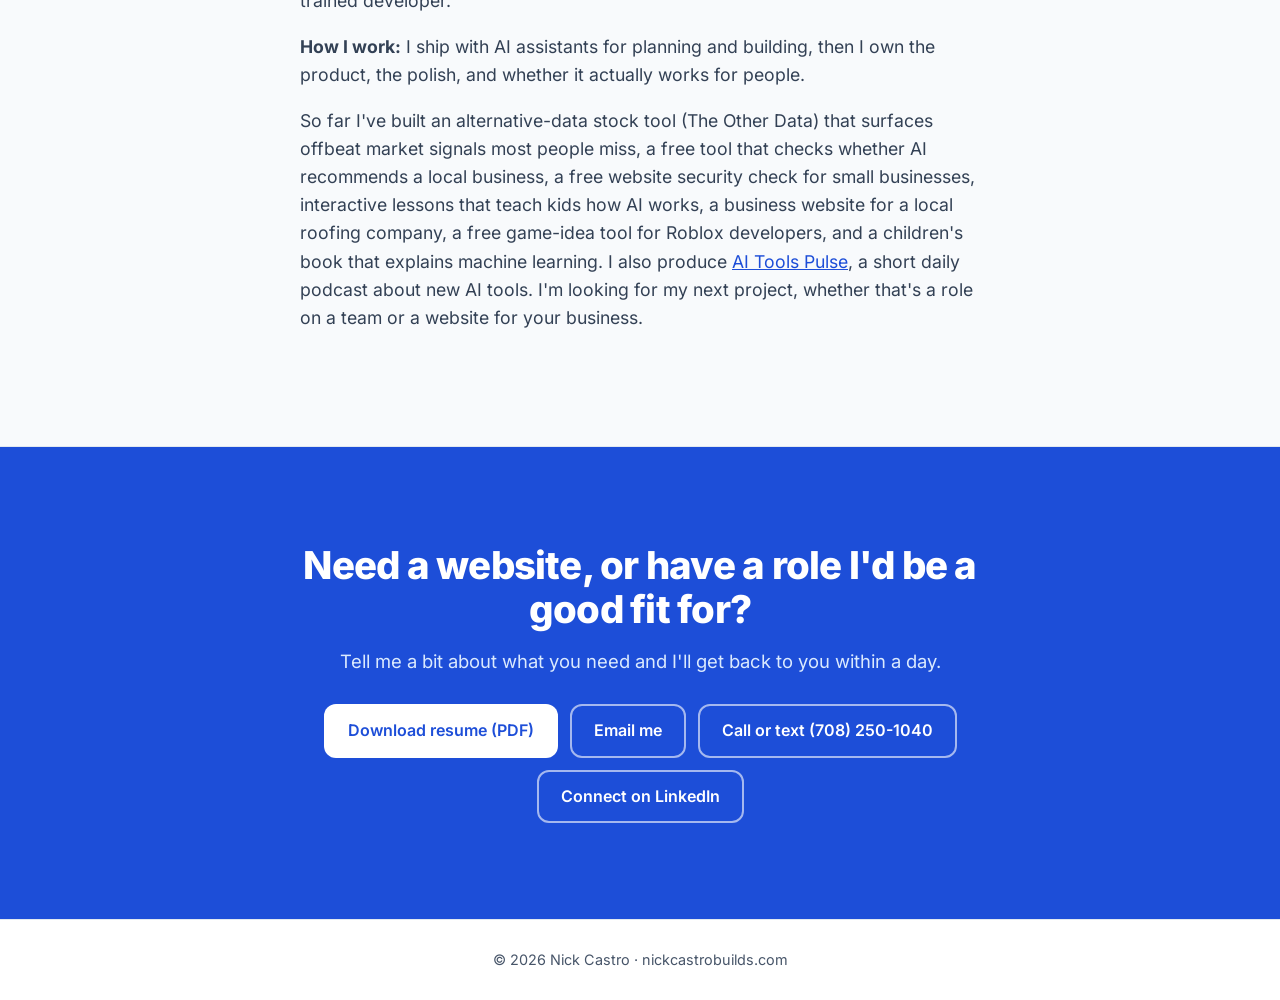
==== commit 0357de19: "Case study: 15 signals title, agent story wording, mobile stacked tables, chart card image, reversal" ====
--- a/index.html
+++ b/index.html
@@ -385,11 +385,11 @@
           <article class="card">
             <div class="media">
               <img src="images/stock-signals-1000.webp" srcset="images/stock-signals-600.webp 600w, images/stock-signals-1000.webp 1000w" sizes="(min-width: 1120px) 528px, (min-width: 640px) 45vw, calc(100vw - 40px)" width="1440" height="900" fetchpriority="high" decoding="async"
-                   alt="Screenshot of the case study page: I tested 20+ offbeat stock signals honestly. One survived.">
+                   alt="Bar chart: late filers vs similar-sized stocks over 3 months, −3.90% in 2012–2020 and −4.16% in 2021–2026">
             </div>
             <div class="card-body">
               <span class="tag">Case Study</span>
-              <h3>I tested 20+ offbeat stock signals honestly. One survived.</h3>
+              <h3>I tested 15 offbeat stock signals the hard way. One survived.</h3>
               <p class="result"><strong>Result:</strong> Late filers lagged similar-sized stocks by about 4% over 3 months, in both 2012–2020 (−3.90%) and 2021–2026 (−4.16%).</p>
               <p>Snowpack, box office, bird flu, cattle, power outages, the Suez Canal, insider buys, and six SEC filing signals all failed honest tests. I used size-matched comparison groups, survivorship checks, and rules picked on 2012–2020 then confirmed on 2021–2026. Education only, not advice.</p>
               <a class="btn btn-small" href="/stock-signals/">Read the case study →</a>
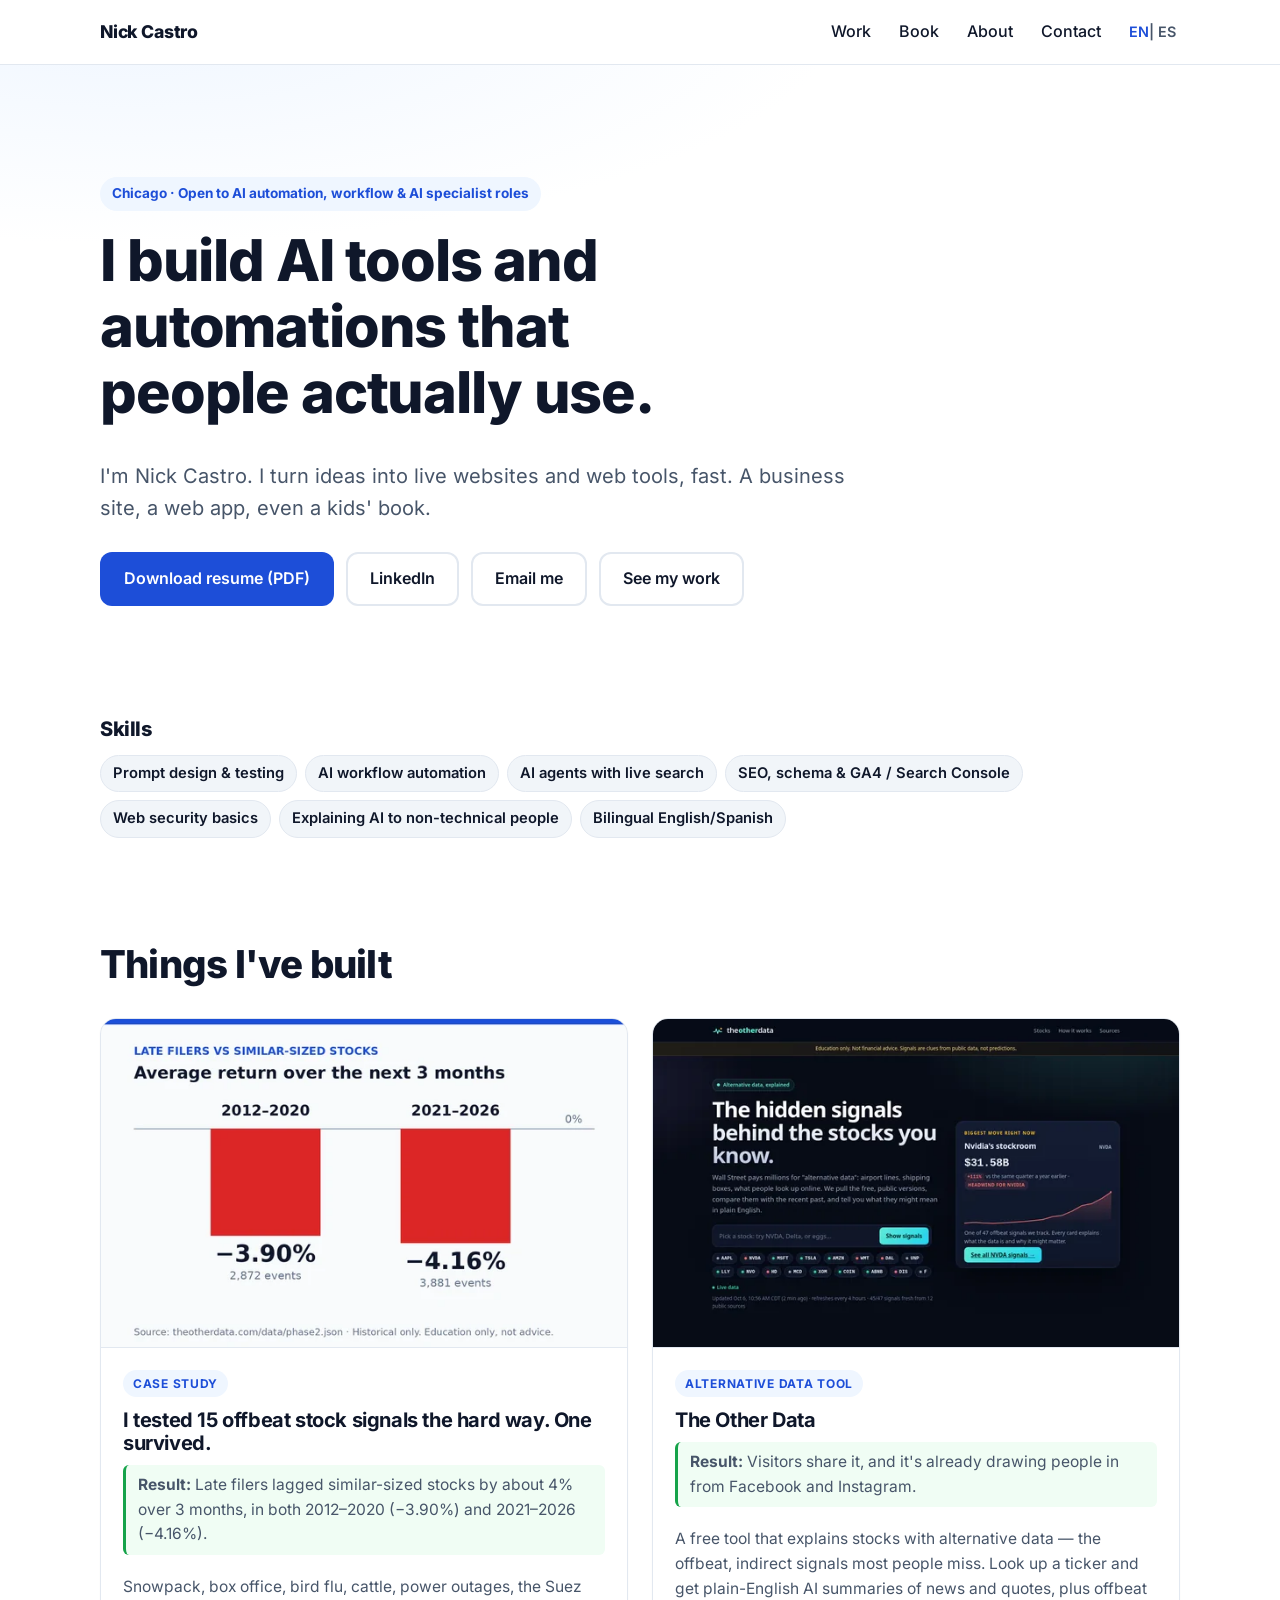
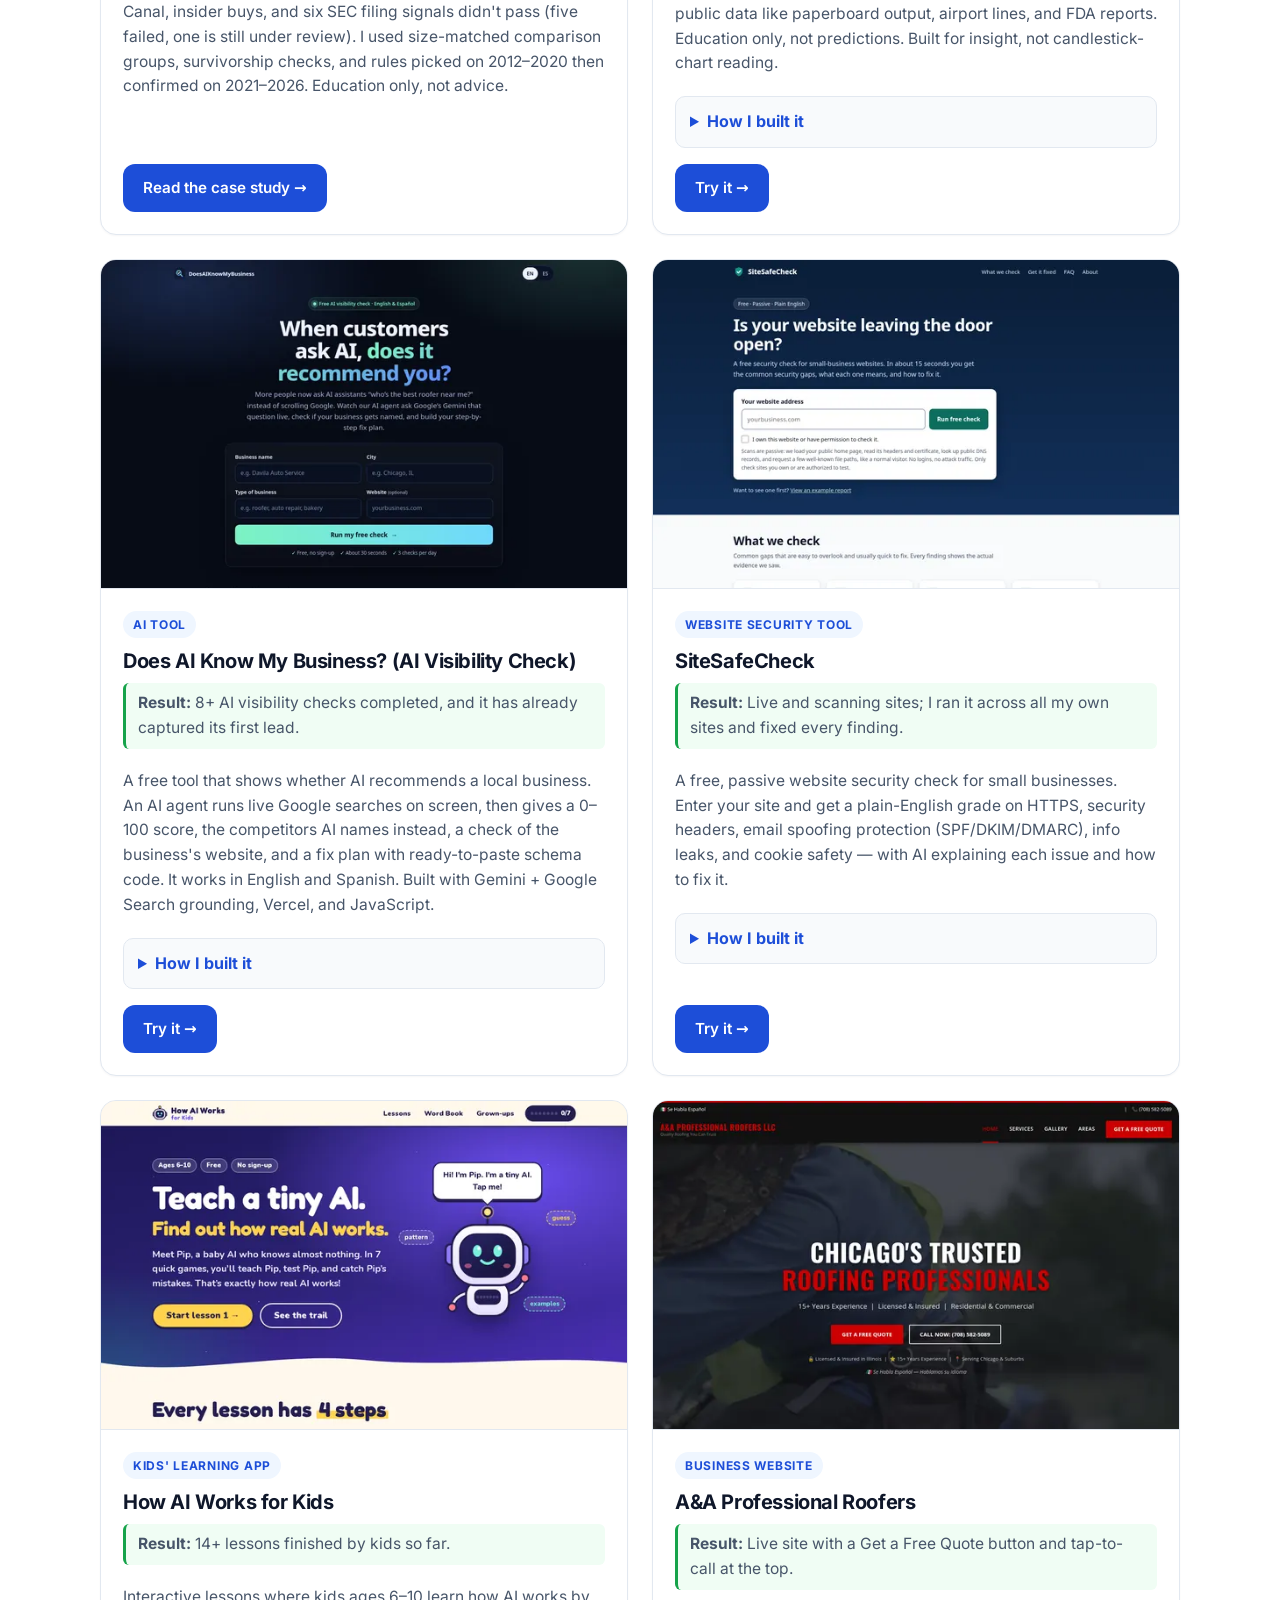
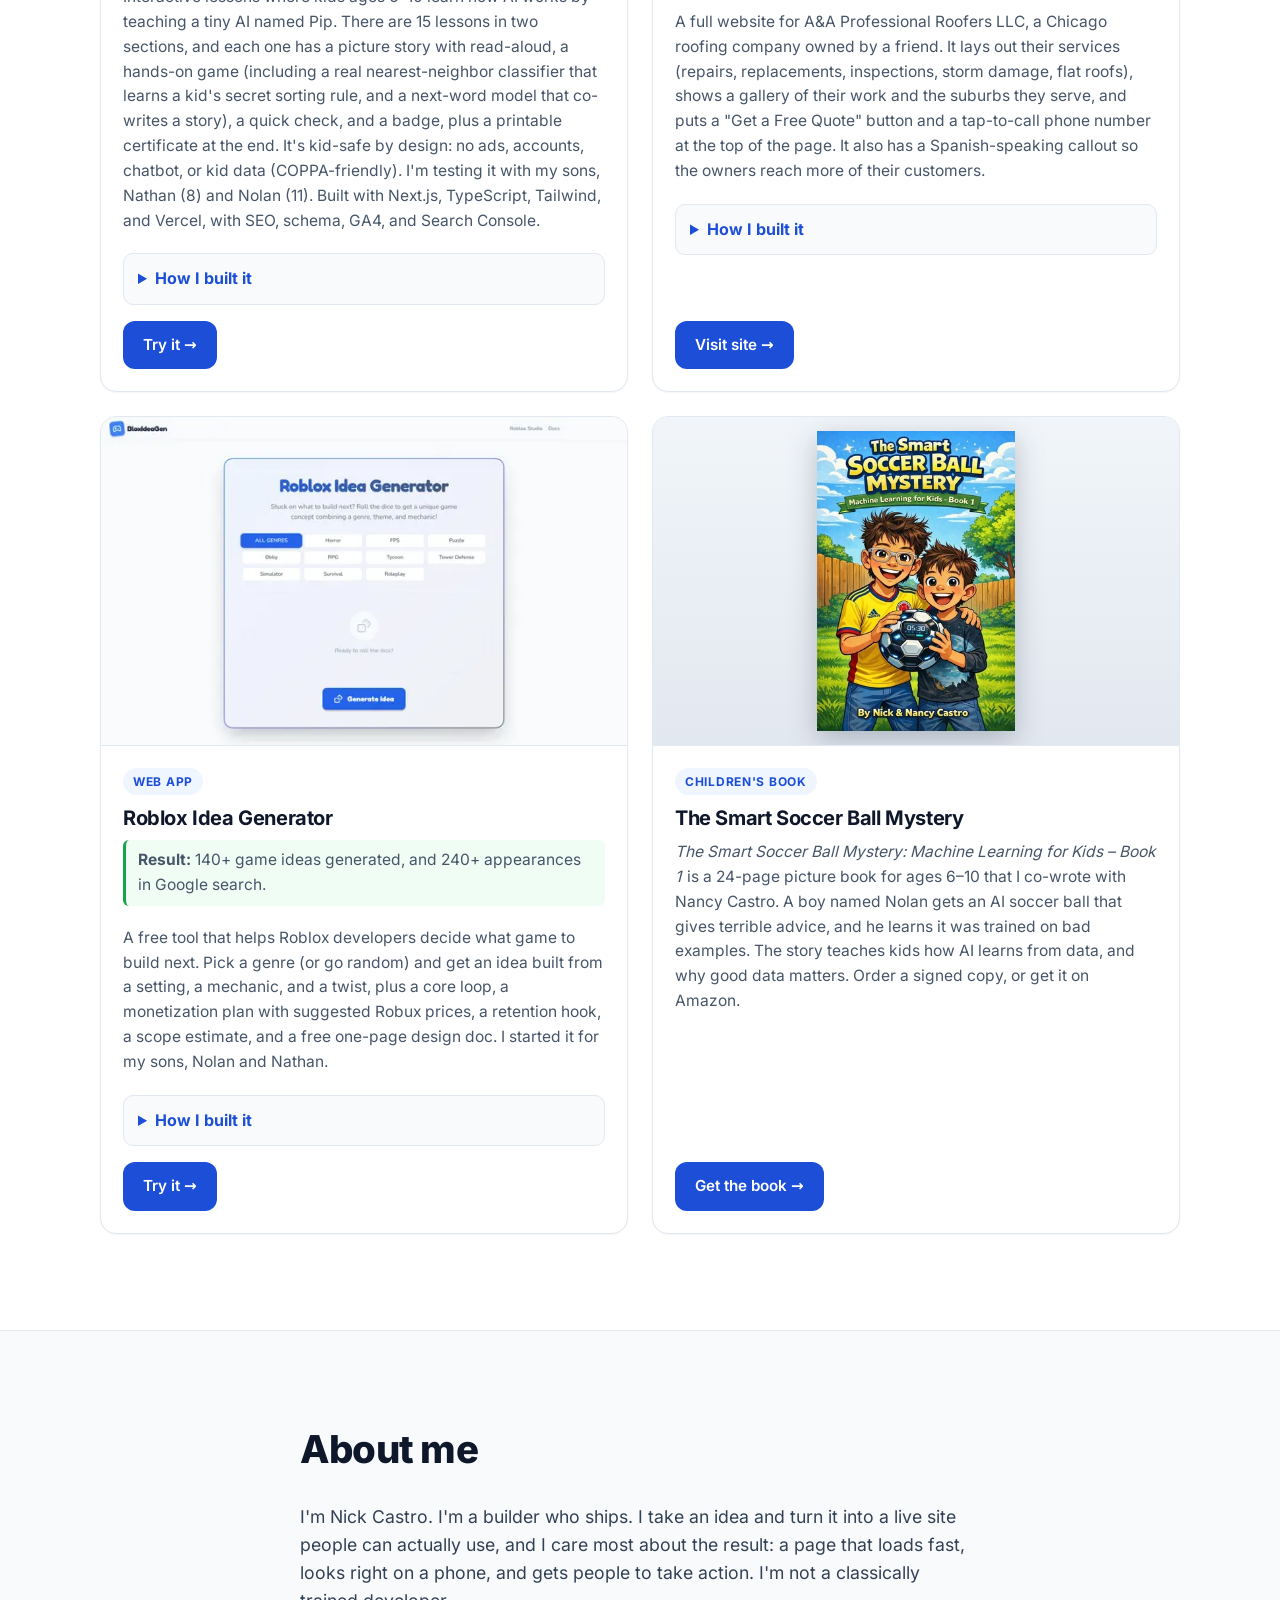
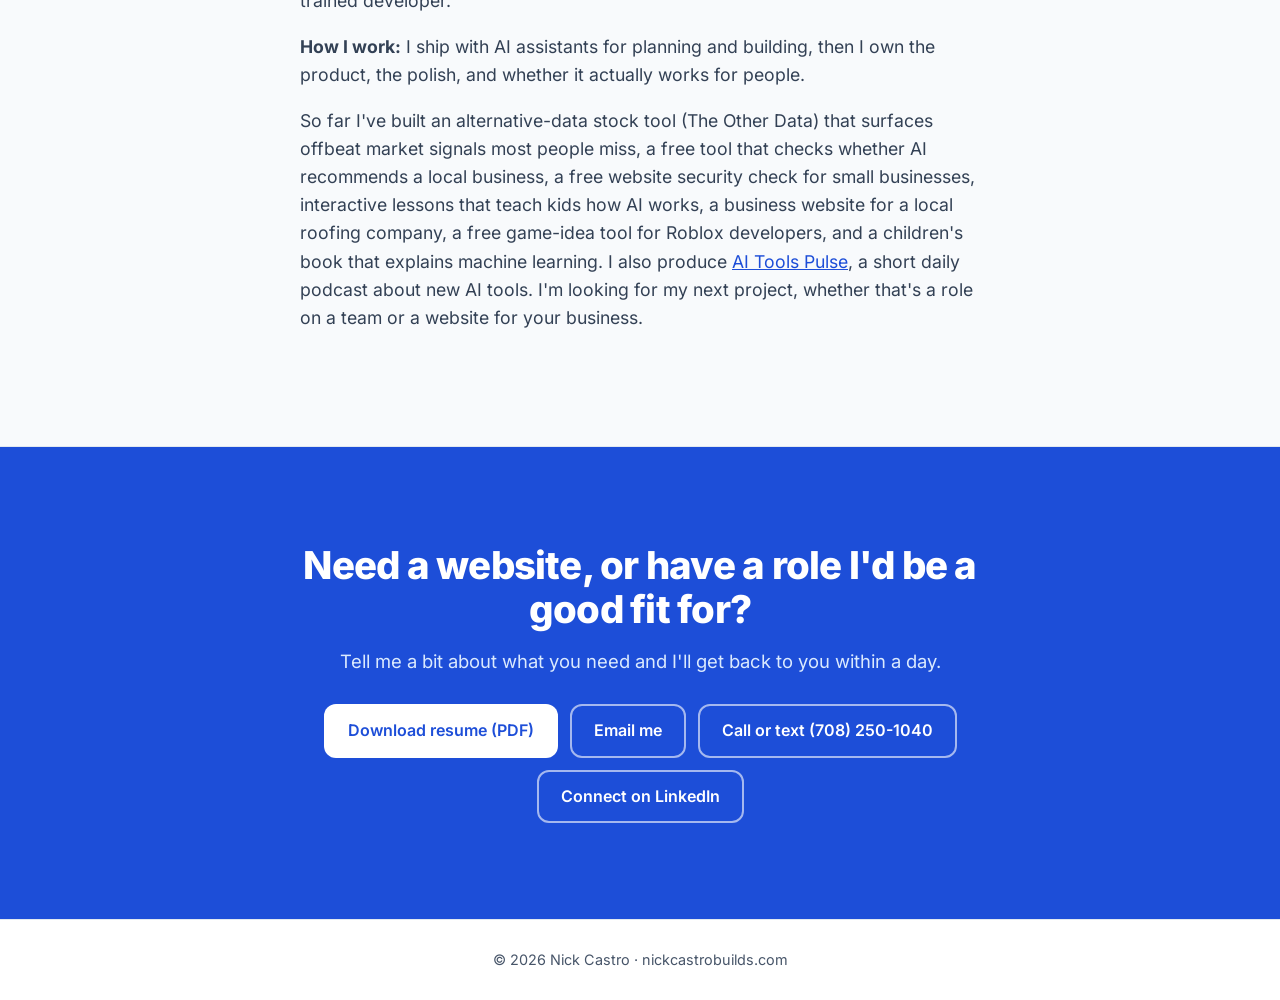
==== commit cf59a417: "Card wording: five failed, one under review" ====
--- a/index.html
+++ b/index.html
@@ -391,7 +391,7 @@
               <span class="tag">Case Study</span>
               <h3>I tested 15 offbeat stock signals the hard way. One survived.</h3>
               <p class="result"><strong>Result:</strong> Late filers lagged similar-sized stocks by about 4% over 3 months, in both 2012–2020 (−3.90%) and 2021–2026 (−4.16%).</p>
-              <p>Snowpack, box office, bird flu, cattle, power outages, the Suez Canal, insider buys, and six SEC filing signals all failed honest tests. I used size-matched comparison groups, survivorship checks, and rules picked on 2012–2020 then confirmed on 2021–2026. Education only, not advice.</p>
+              <p>Snowpack, box office, bird flu, cattle, power outages, the Suez Canal, insider buys, and six SEC filing signals didn't pass (five failed, one is still under review). I used size-matched comparison groups, survivorship checks, and rules picked on 2012–2020 then confirmed on 2021–2026. Education only, not advice.</p>
               <a class="btn btn-small" href="/stock-signals/">Read the case study →</a>
             </div>
           </article>
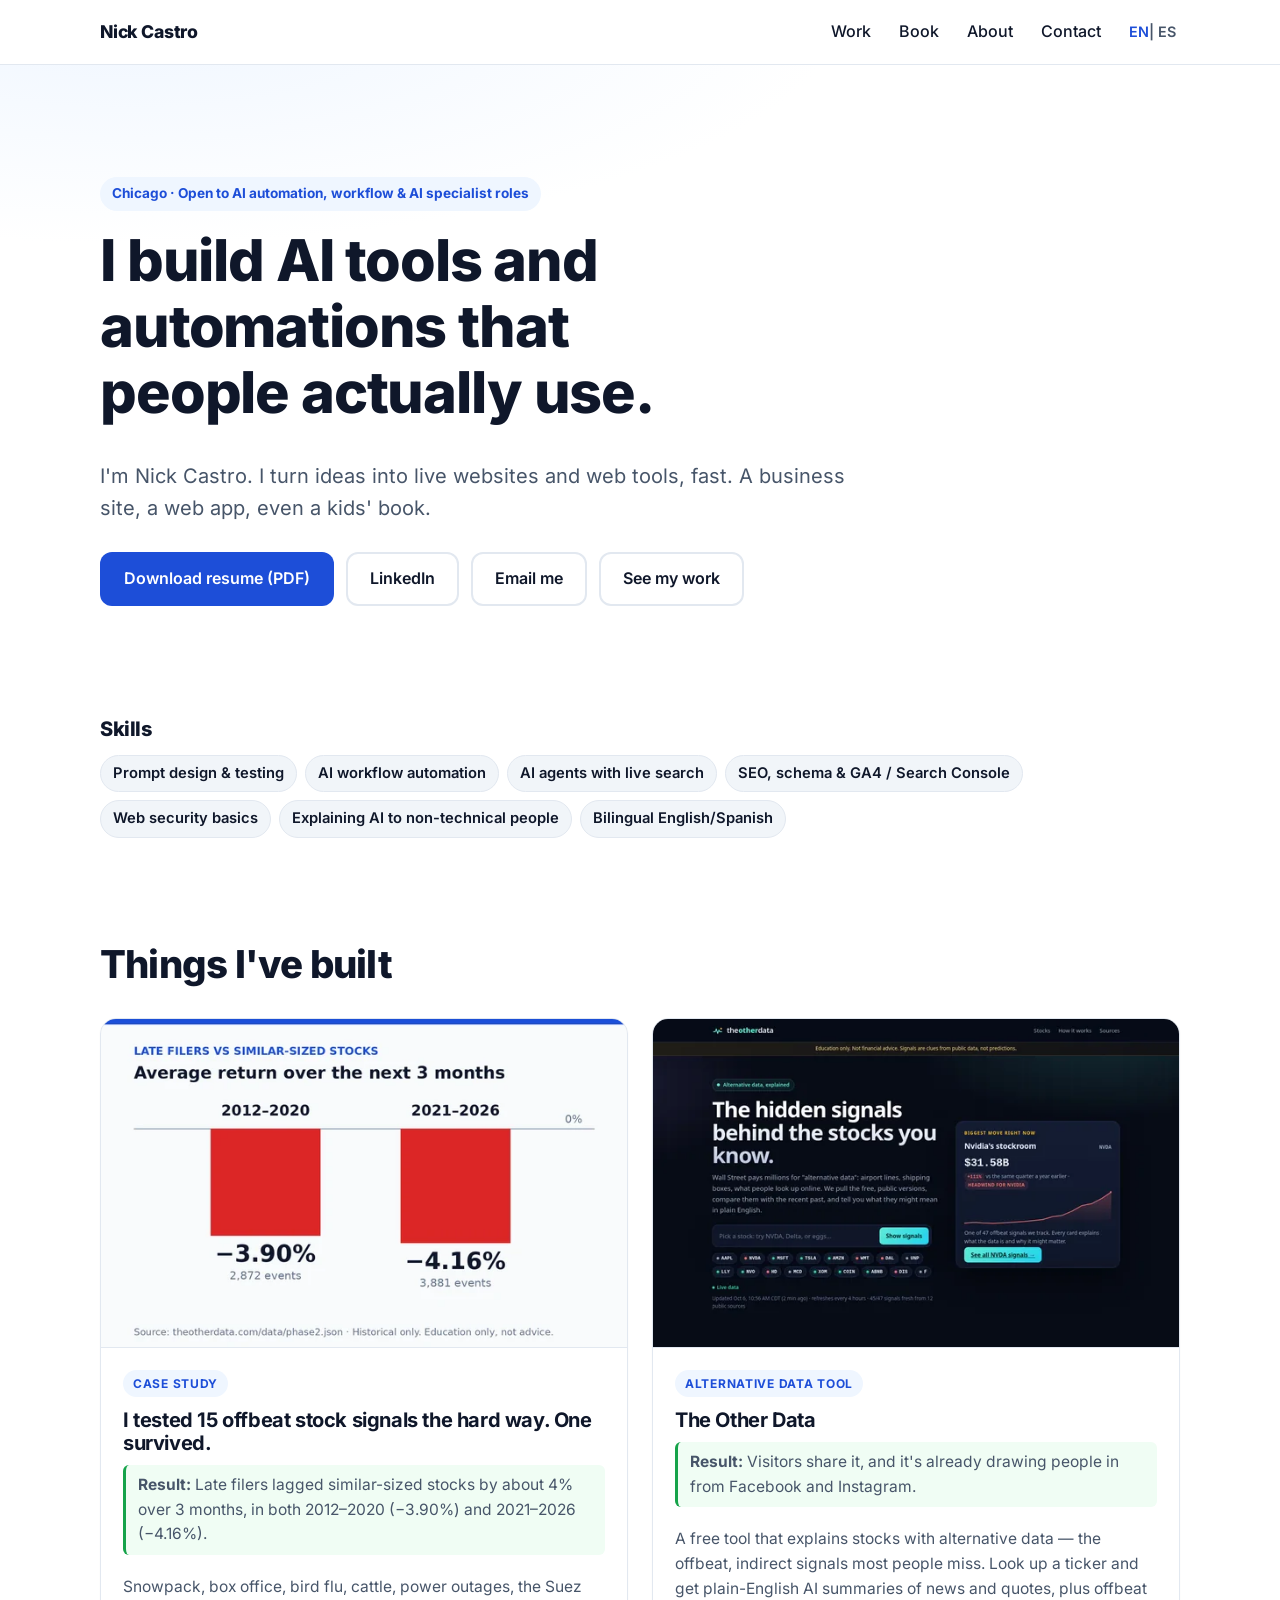
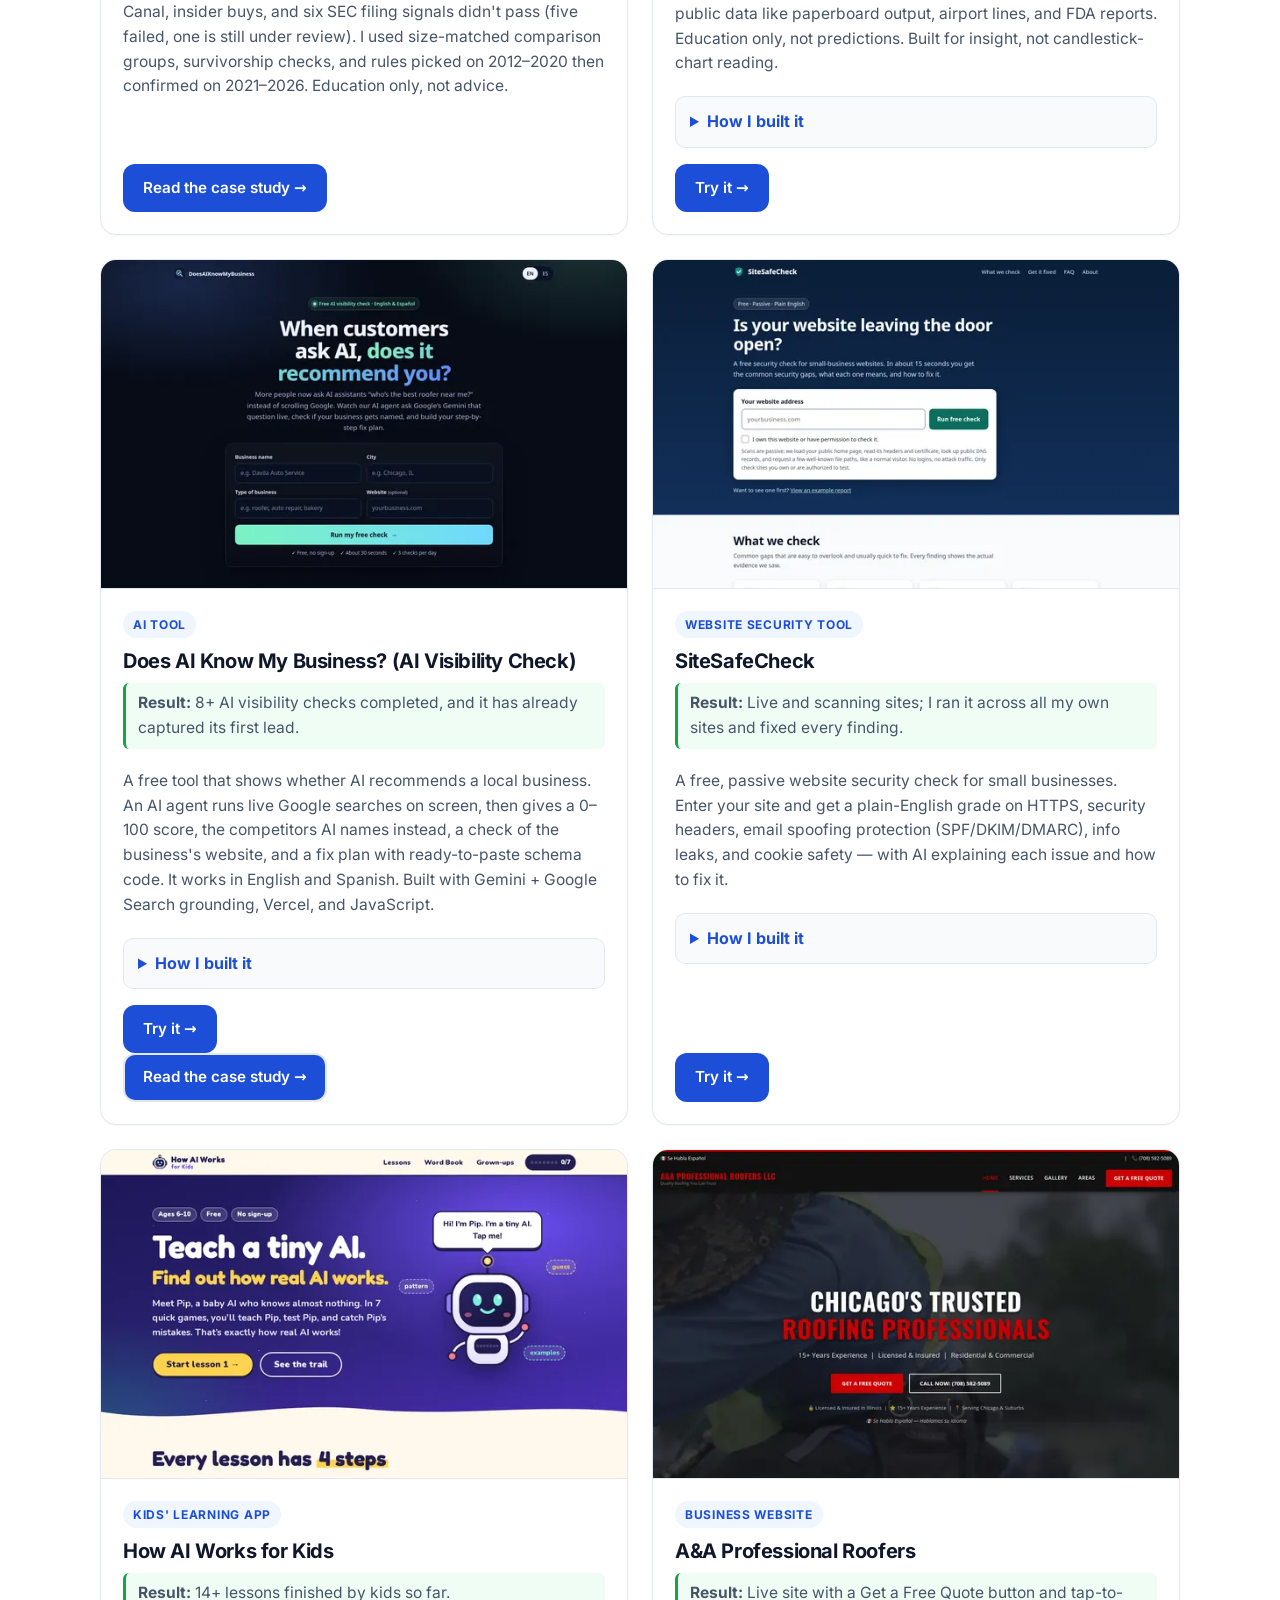
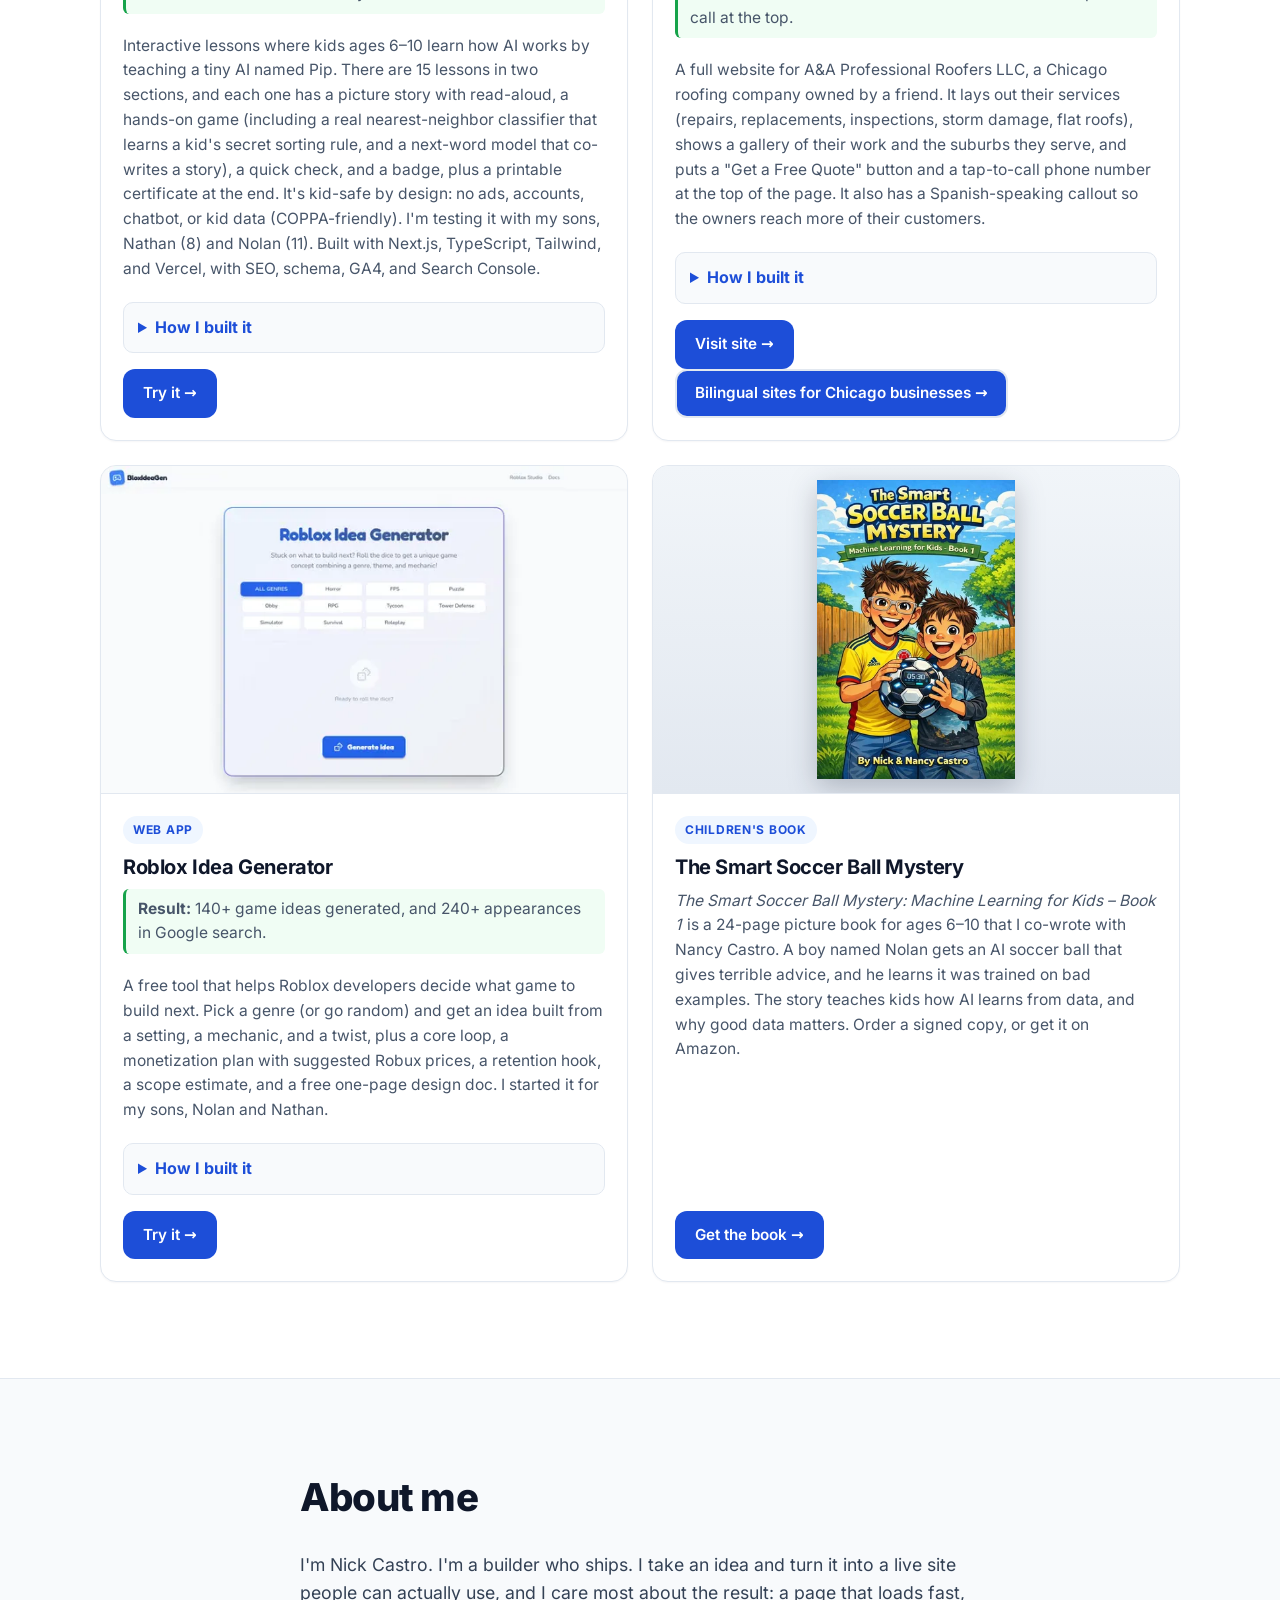
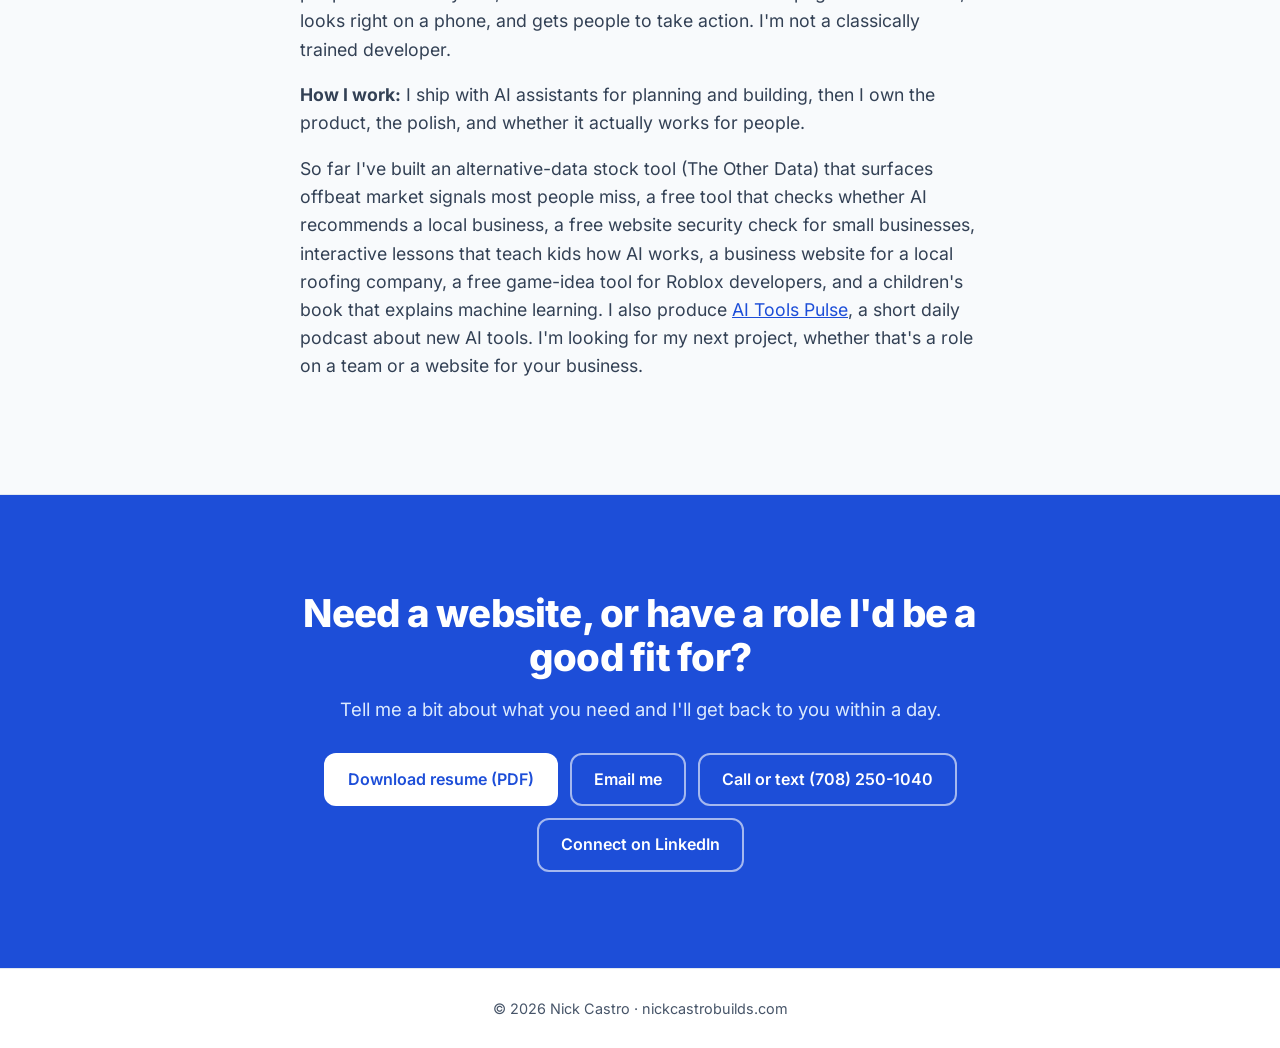
==== commit fedfb657: "Link new pages from homepage and /es; AGENTS.md: Nick approved 2026-10-22" ====
--- a/index.html
+++ b/index.html
@@ -433,6 +433,7 @@
                 <p><strong>Key decision:</strong> The searches play live on screen so owners see how the score was reached, and every result comes with a fix plan and ready-to-paste schema code. It works in English and Spanish.</p>
               </details>
               <a class="btn btn-small" href="https://doesaiknowmybusiness.com" target="_blank" rel="noopener">Try it →</a>
+              <a class="btn btn-small btn-ghost" href="/ai-visibility-checker/">Read the case study →</a>
             </div>
           </article>
 
@@ -496,6 +497,7 @@
                 <p><strong>Key decision:</strong> The "Get a Free Quote" button and tap-to-call number sit at the top of the page, and a Spanish-speaking callout helps them reach more customers.</p>
               </details>
               <a class="btn btn-small" href="https://aaproroofers.com" target="_blank" rel="noopener">Visit site →</a>
+              <a class="btn btn-small btn-ghost" href="/bilingual-websites-chicago/">Bilingual sites for Chicago businesses →</a>
             </div>
           </article>
 
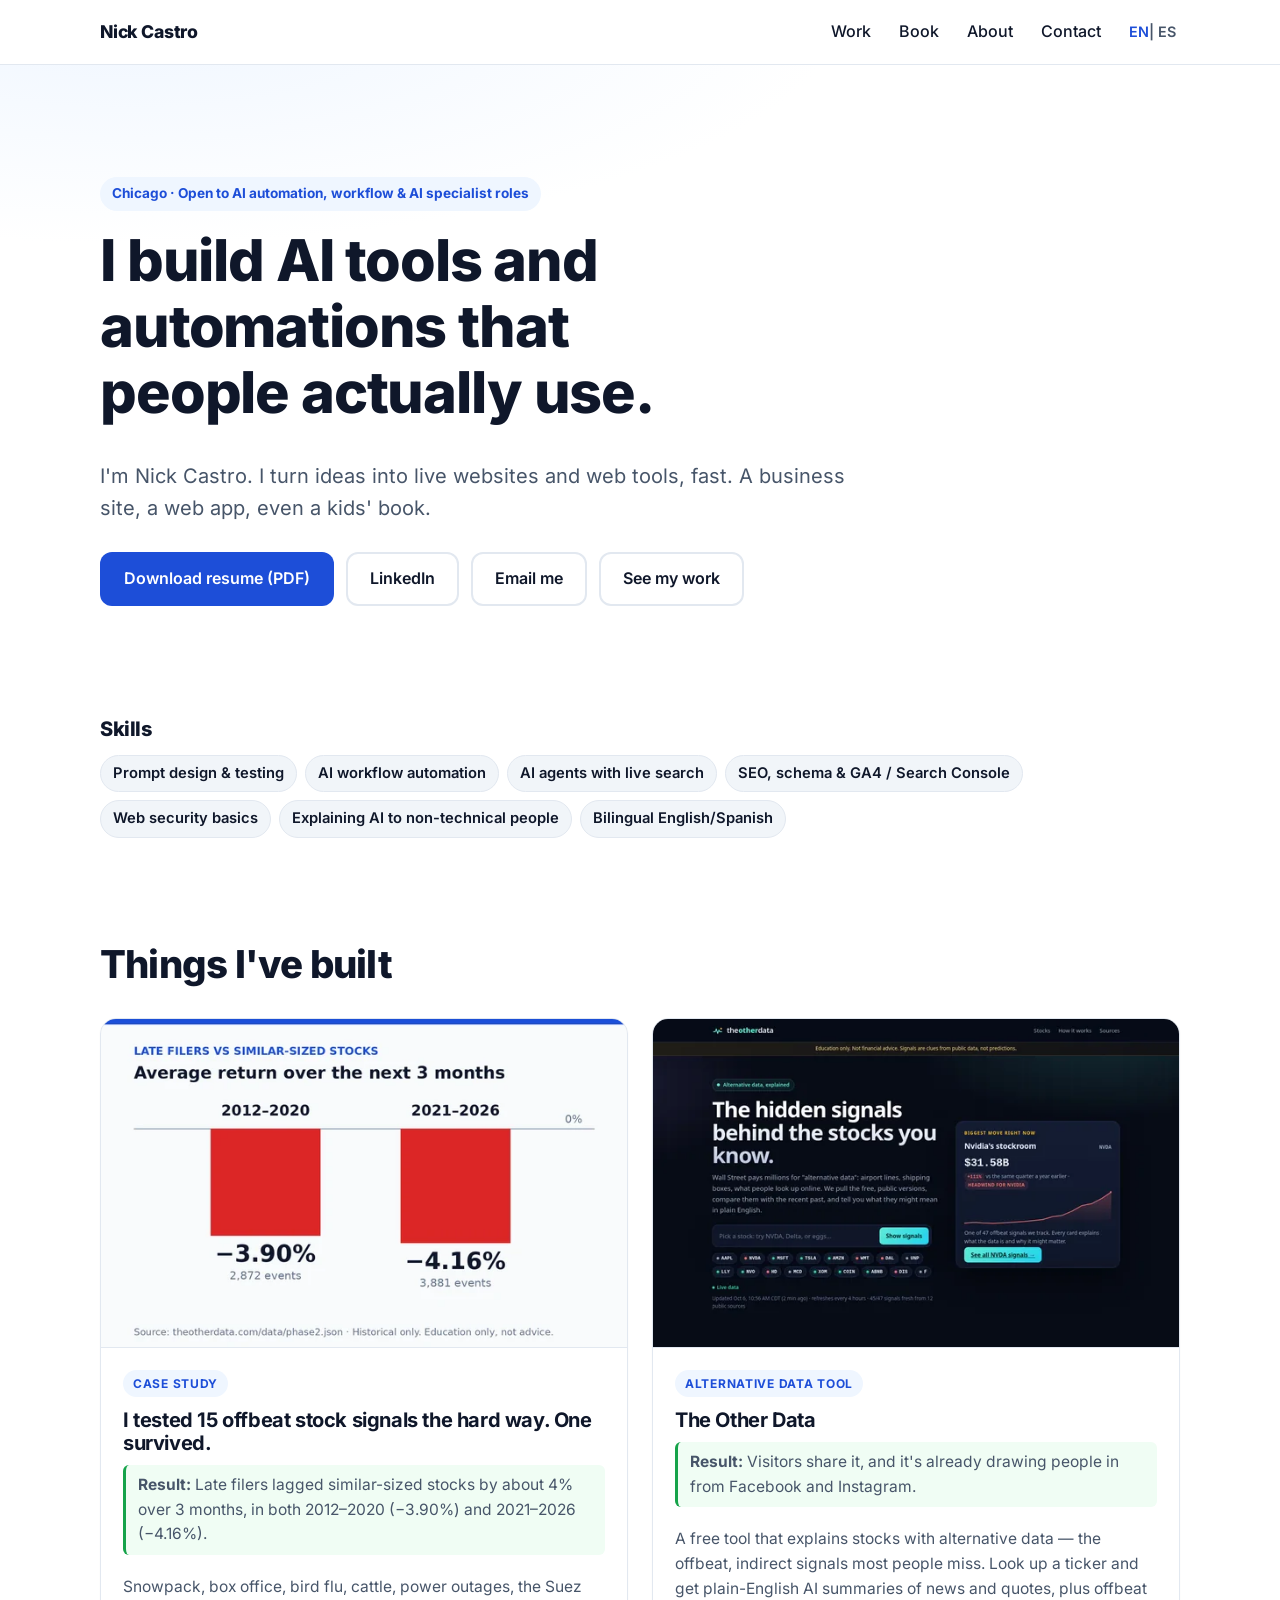
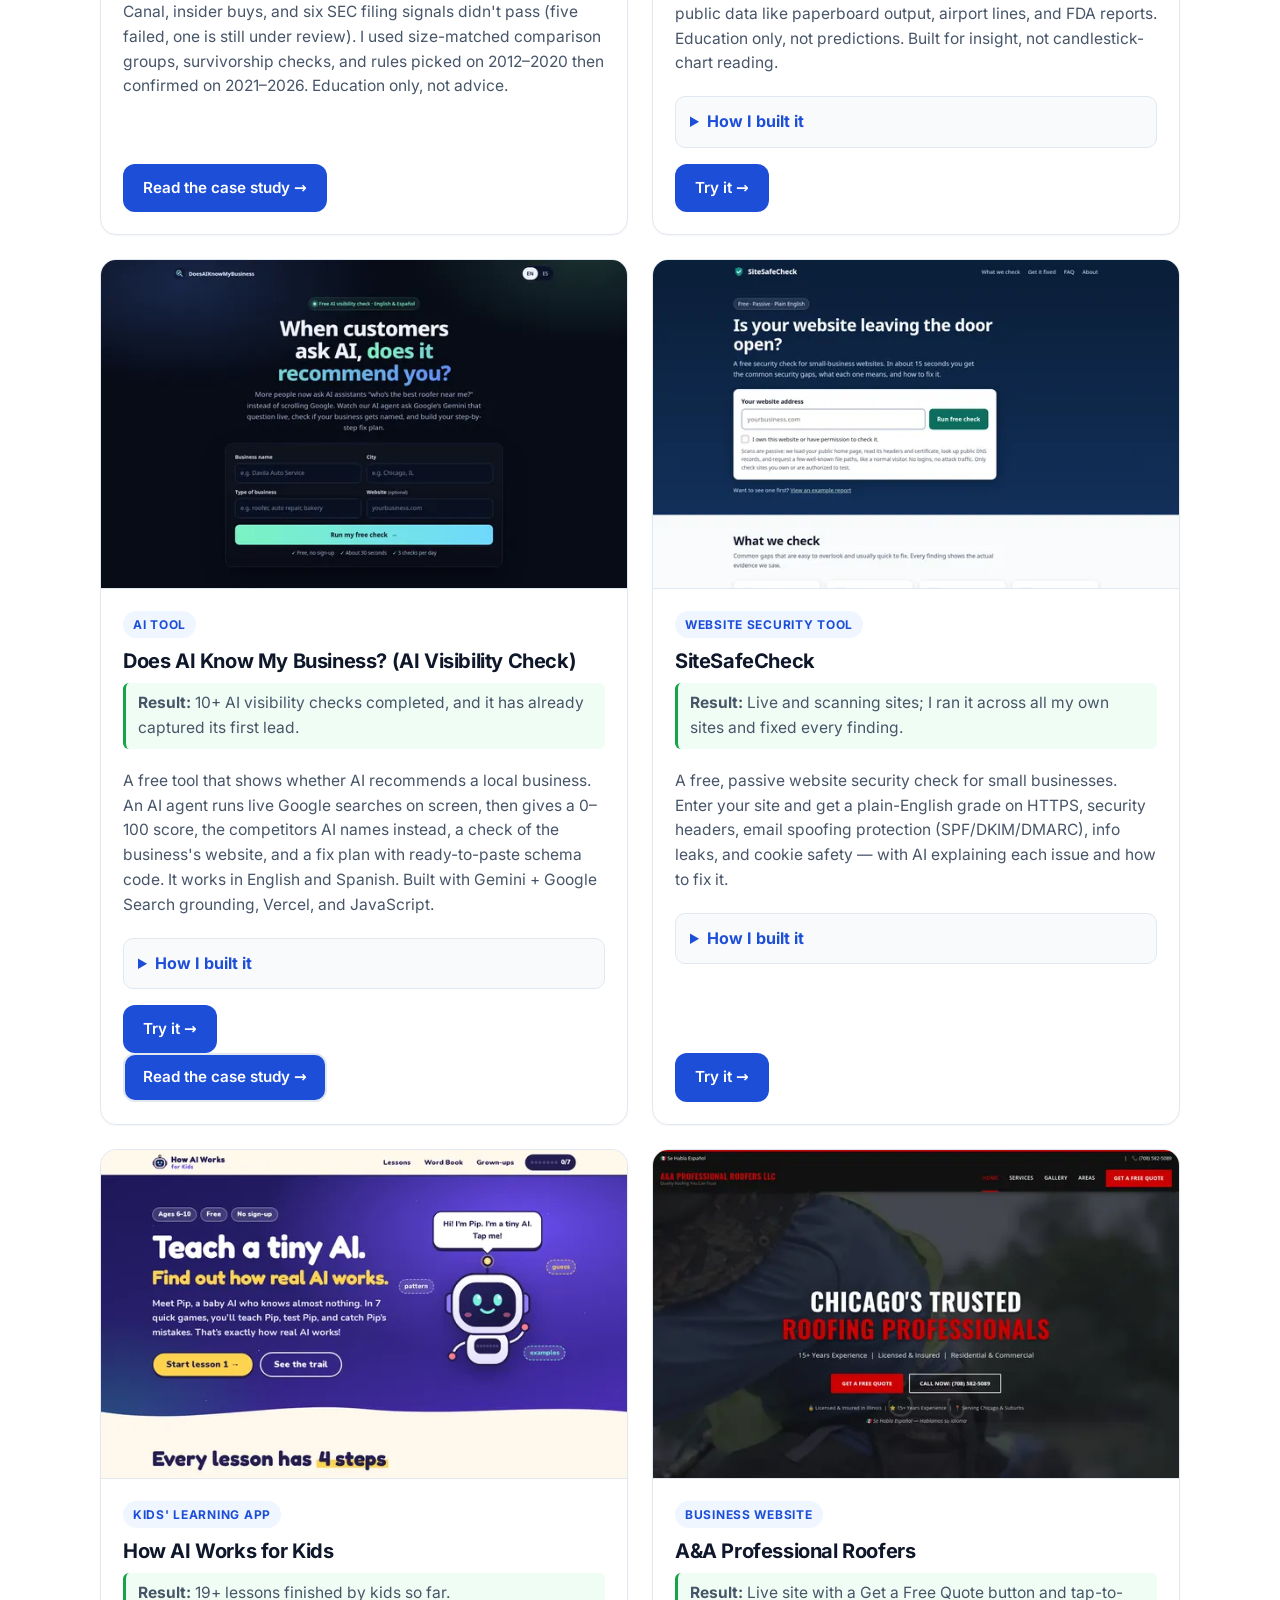
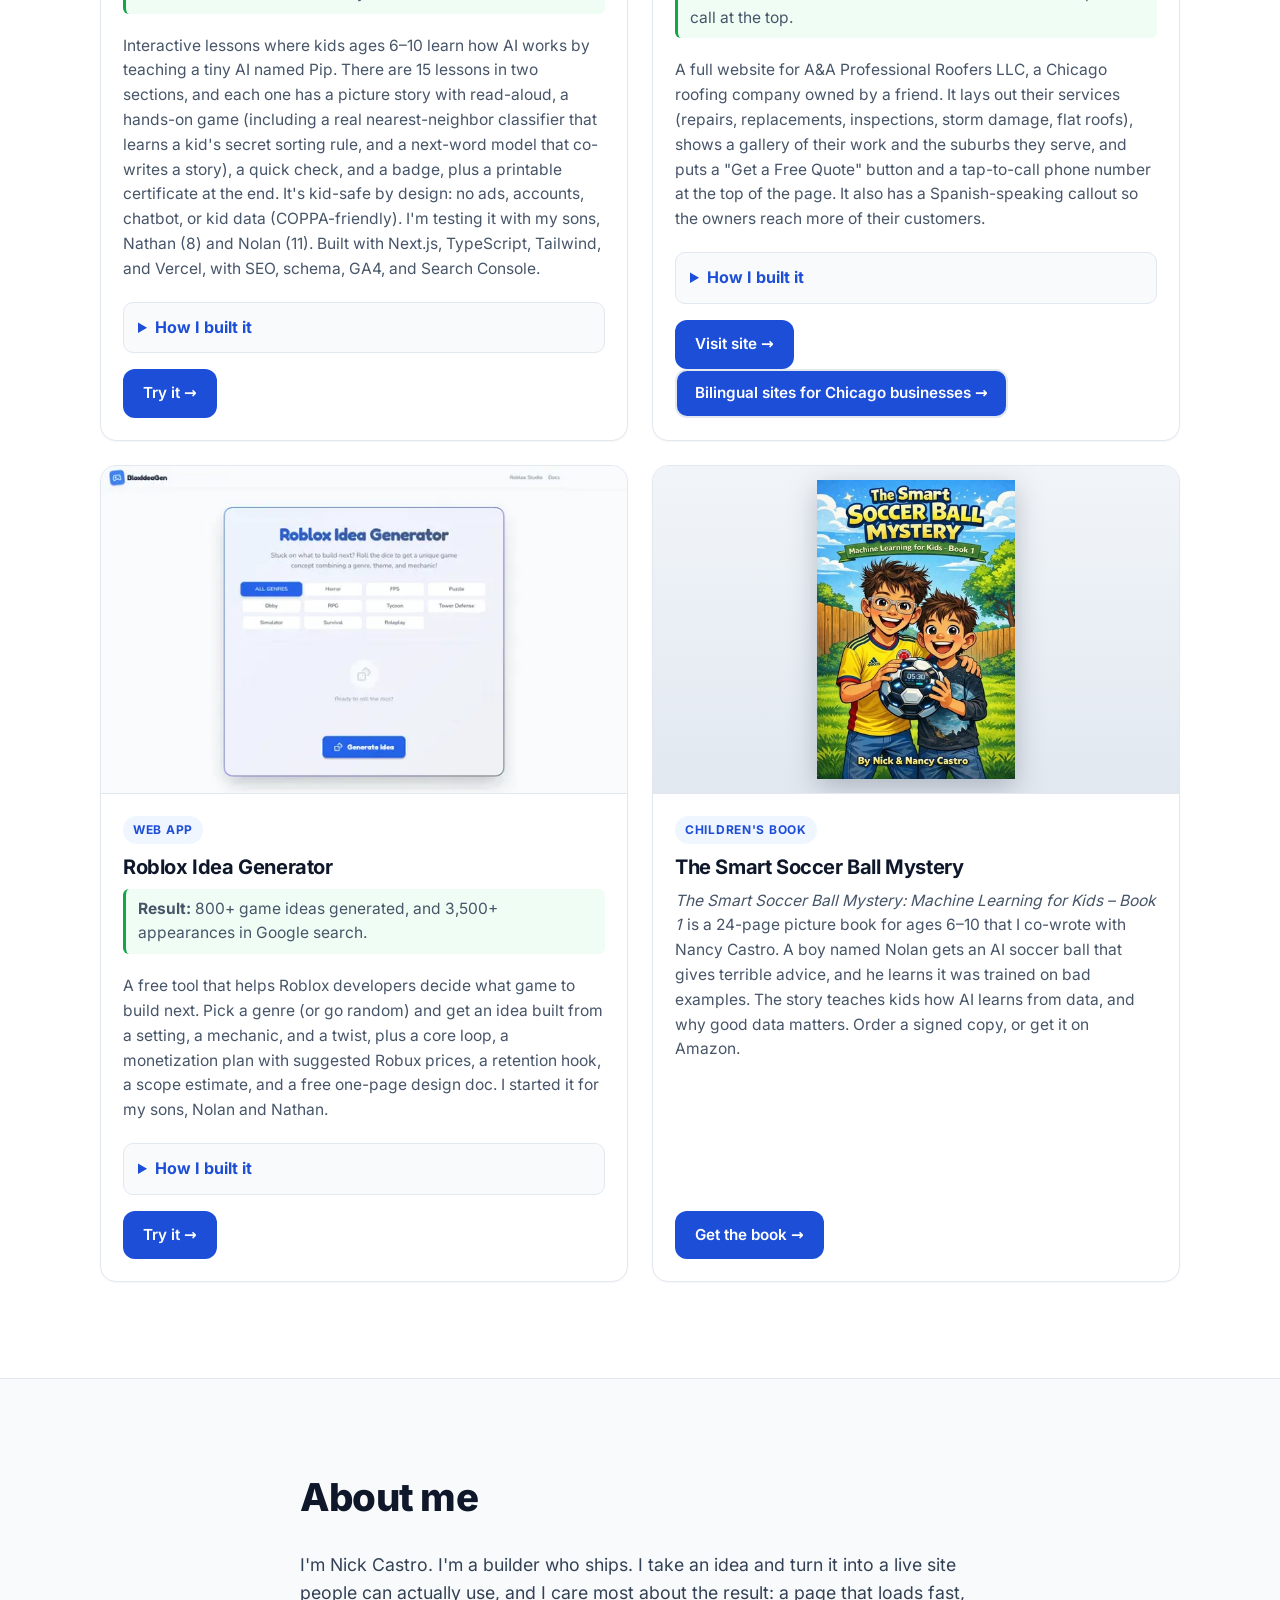
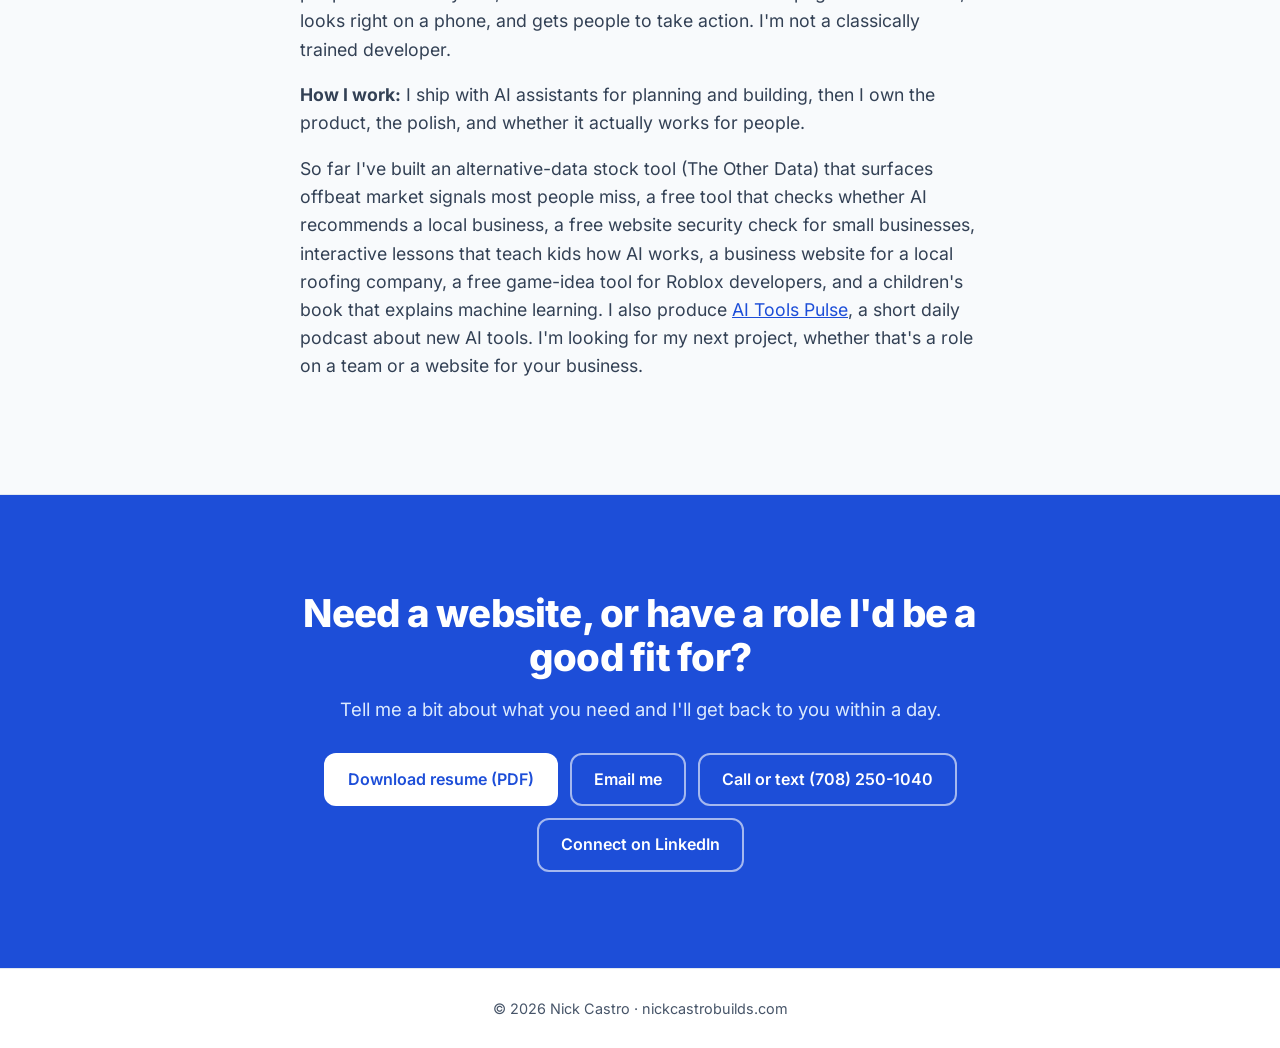
==== commit fd6e89bf: "Monthly totals refresh: 10+ checks, 19+ lessons, 800+ ideas, 3,500+ Google appearances" ====
--- a/index.html
+++ b/index.html
@@ -425,7 +425,7 @@
             <div class="card-body">
               <span class="tag">AI Tool</span>
               <h3>Does AI Know My Business? (AI Visibility Check)</h3>
-              <p class="result"><strong>Result:</strong> 8+ AI visibility checks completed, and it has already captured its first lead.</p>
+              <p class="result"><strong>Result:</strong> 10+ AI visibility checks completed, and it has already captured its first lead.</p>
               <p>A free tool that shows whether AI recommends a local business. An AI agent runs live Google searches on screen, then gives a 0–100 score, the competitors AI names instead, a check of the business's website, and a fix plan with ready-to-paste schema code. It works in English and Spanish. Built with Gemini + Google Search grounding, Vercel, and JavaScript.</p>
               <details class="how"><summary>How I built it</summary>
                 <p><strong>Problem:</strong> Local business owners don't know whether AI assistants recommend them, or why a competitor gets named instead.</p>
@@ -468,7 +468,7 @@
             <div class="card-body">
               <span class="tag">Kids' Learning App</span>
               <h3>How AI Works for Kids</h3>
-              <p class="result"><strong>Result:</strong> 14+ lessons finished by kids so far.</p>
+              <p class="result"><strong>Result:</strong> 19+ lessons finished by kids so far.</p>
               <p>Interactive lessons where kids ages 6–10 learn how AI works by teaching a tiny AI named Pip. There are 15 lessons in two sections, and each one has a picture story with read-aloud, a hands-on game (including a real nearest-neighbor classifier that learns a kid's secret sorting rule, and a next-word model that co-writes a story), a quick check, and a badge, plus a printable certificate at the end. It's kid-safe by design: no ads, accounts, chatbot, or kid data (COPPA-friendly). I'm testing it with my sons, Nathan (8) and Nolan (11). Built with Next.js, TypeScript, Tailwind, and Vercel, with SEO, schema, GA4, and Search Console.</p>
               <details class="how"><summary>How I built it</summary>
                 <p><strong>Problem:</strong> Kids use AI every day, but most explanations are too abstract for ages 6–10.</p>
@@ -511,7 +511,7 @@
             <div class="card-body">
               <span class="tag">Web App</span>
               <h3>Roblox Idea Generator</h3>
-              <p class="result"><strong>Result:</strong> 140+ game ideas generated, and 240+ appearances in Google search.</p>
+              <p class="result"><strong>Result:</strong> 800+ game ideas generated, and 3,500+ appearances in Google search.</p>
               <p>A free tool that helps Roblox developers decide what game to build next. Pick a genre (or go random) and get an idea built from a setting, a mechanic, and a twist, plus a core loop, a monetization plan with suggested Robux prices, a retention hook, a scope estimate, and a free one-page design doc. I started it for my sons, Nolan and Nathan.</p>
               <details class="how"><summary>How I built it</summary>
                 <p><strong>Problem:</strong> My sons wanted help deciding which Roblox game to build next.</p>
